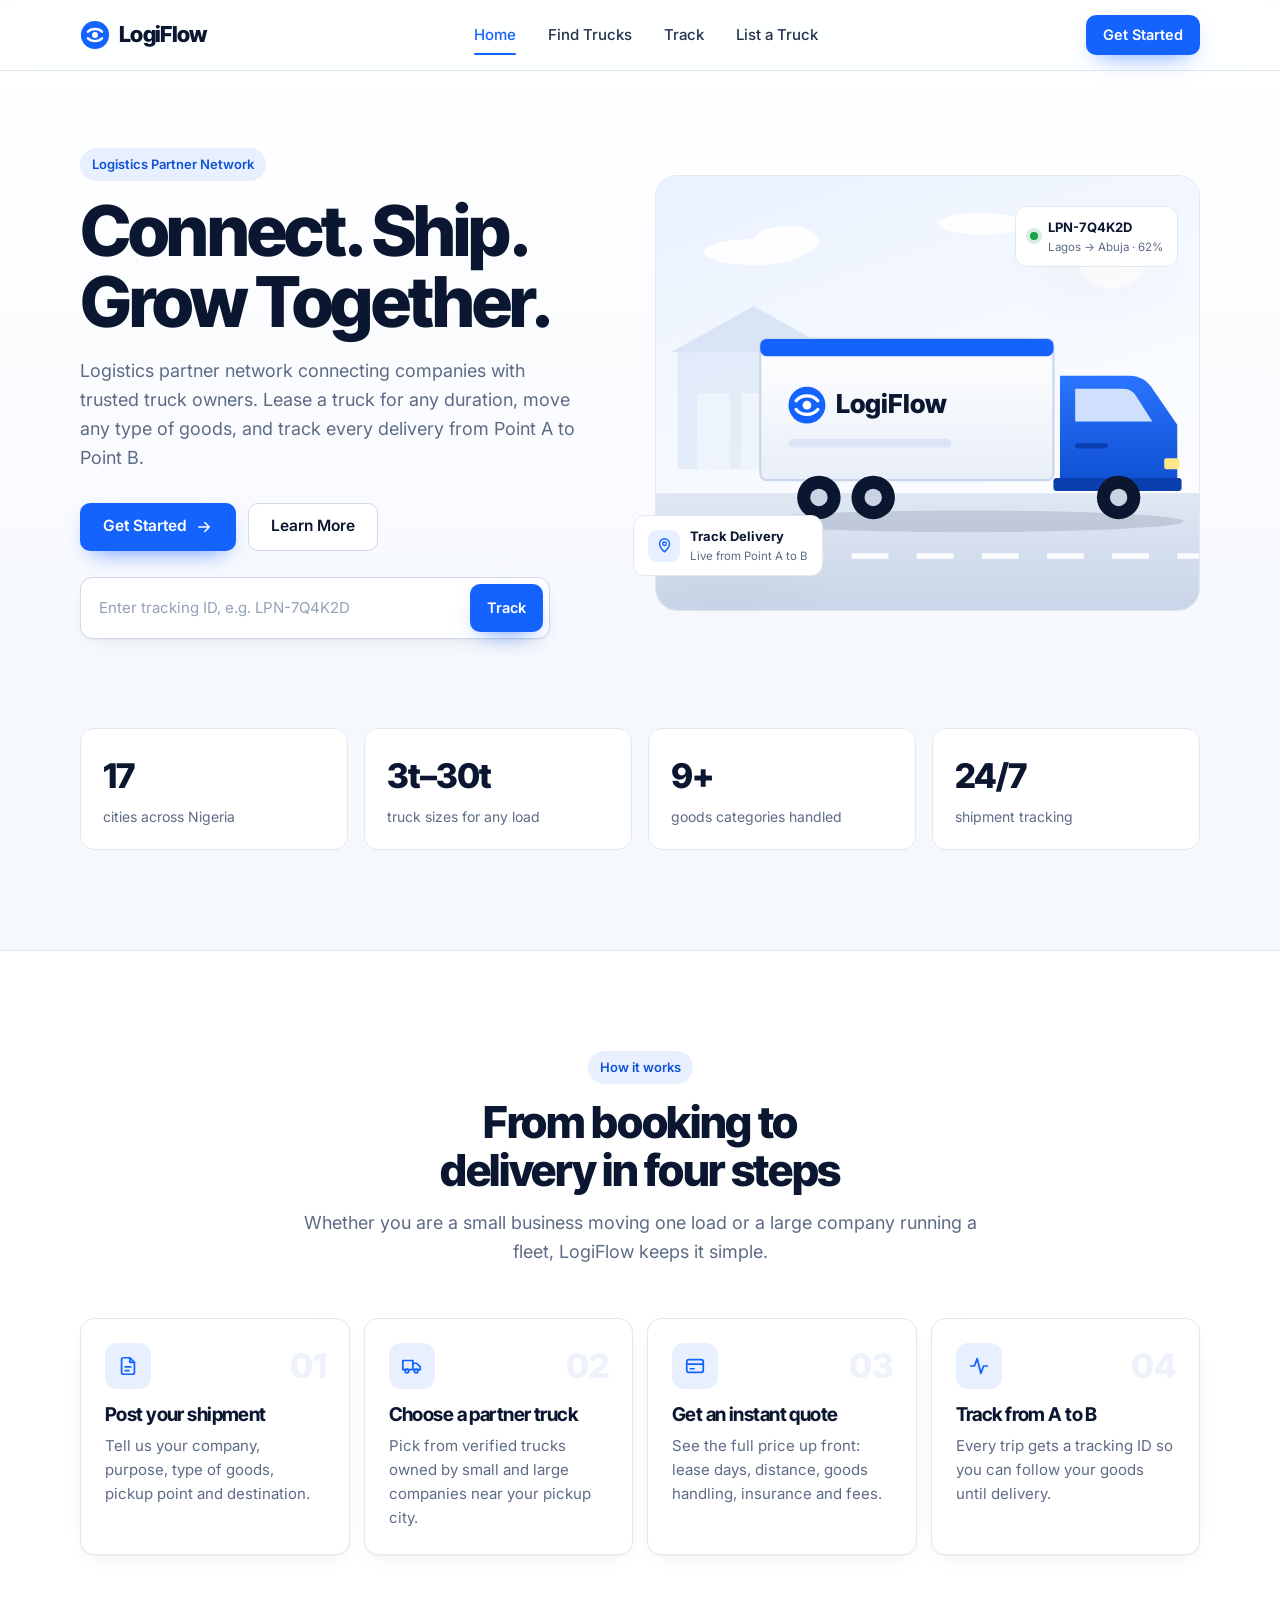
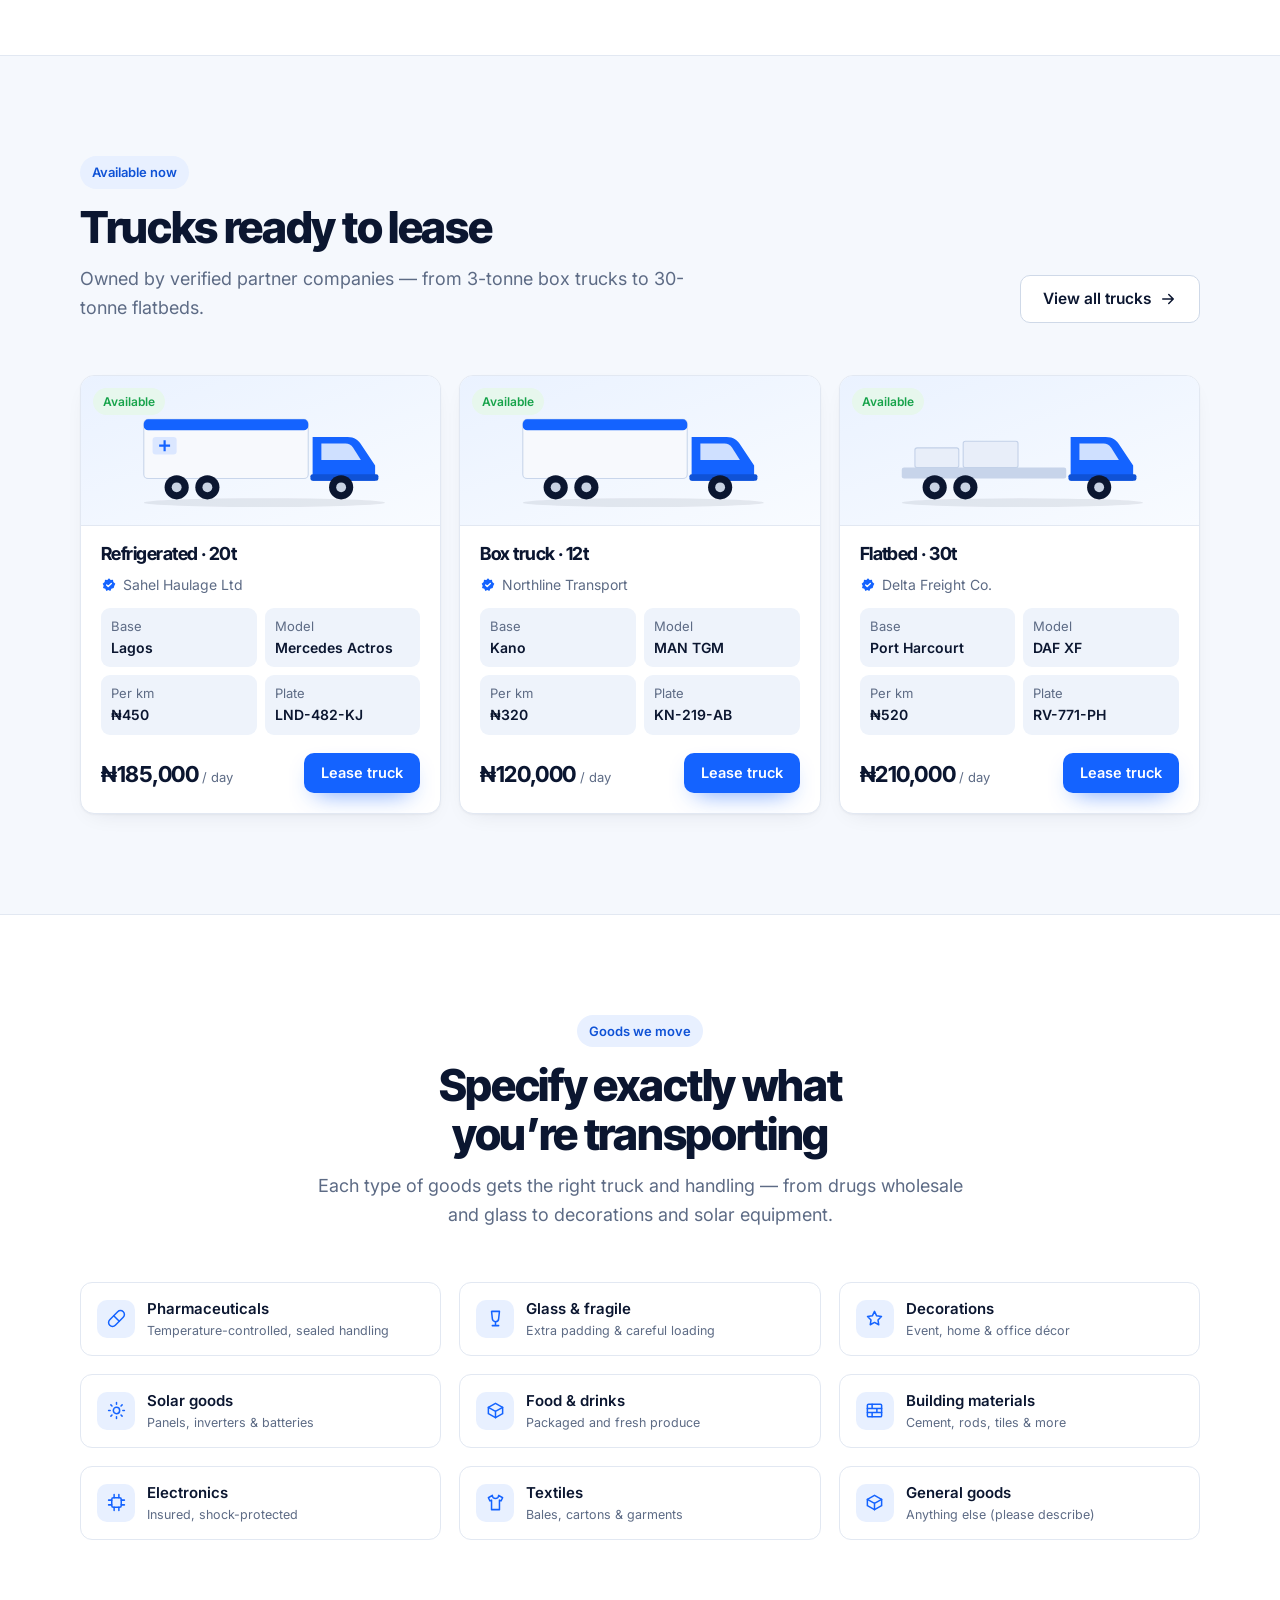
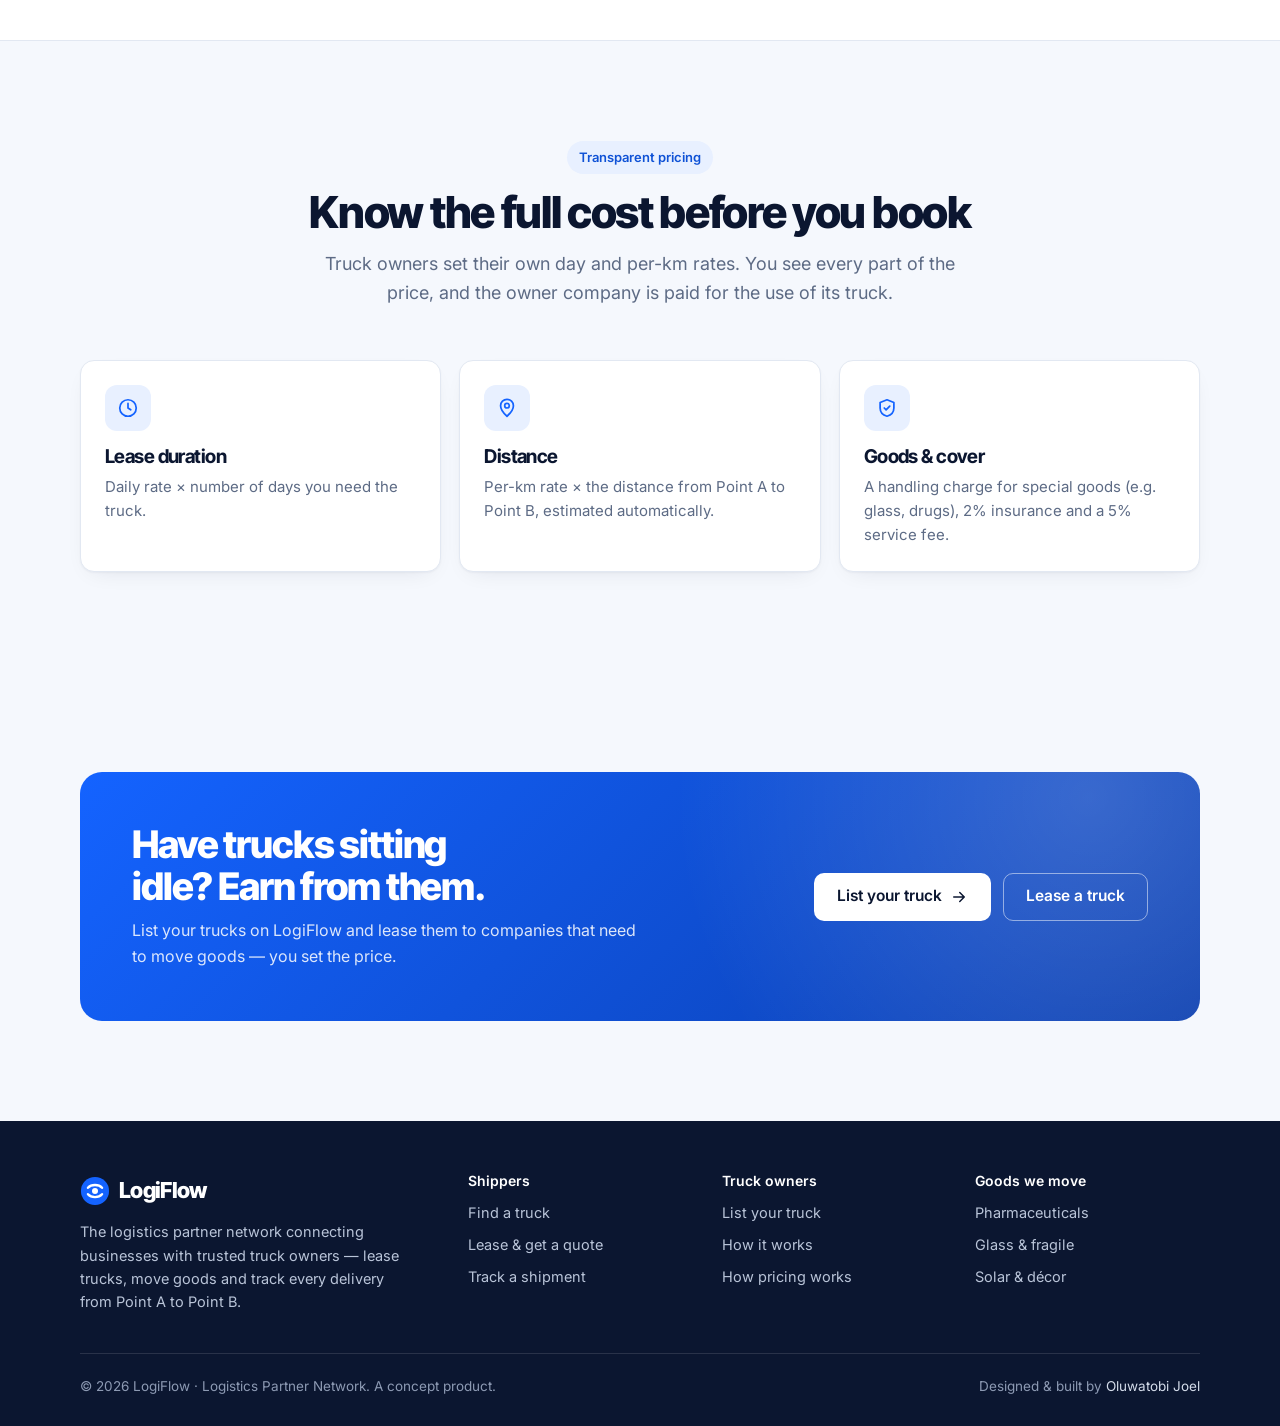
==== index.html @ 55cf352b "Add LogiFlow responsive website" ====
<!doctype html>
<html lang="en" class="no-js">
<head>
  <meta charset="utf-8" />
  <meta name="viewport" content="width=device-width, initial-scale=1" />
  <title>LogiFlow — Logistics Partner Network</title>
  <meta name="description" content="Connect with trusted truck owners, lease trucks for any duration, move any type of goods and track deliveries from Point A to Point B." />
  <meta name="theme-color" content="#1463ff" />
  <meta property="og:title" content="LogiFlow — Logistics Partner Network" />
  <meta property="og:description" content="Connect with trusted truck owners, lease trucks for any duration, move any type of goods and track deliveries from Point A to Point B." />
  <meta property="og:type" content="website" />
  <link rel="icon" href="/favicon.svg" type="image/svg+xml" />
  <link rel="preconnect" href="https://fonts.googleapis.com" />
  <link rel="preconnect" href="https://fonts.gstatic.com" crossorigin />
  <link href="https://fonts.googleapis.com/css2?family=Inter+Tight:wght@600;700;800&family=Inter:wght@400;500;600&display=swap" rel="stylesheet" />
  <link rel="stylesheet" href="/styles.css" />
</head>
<body data-page="home">
  <header class="nav">
    <div class="wrap nav-in">
      <a href="/" class="logo" aria-label="LogiFlow home"><svg viewBox="0 0 32 32" aria-hidden="true"><circle cx="16" cy="16" r="15" fill="#1463ff"/><path d="M8.5 12.5c3.5-4 11.5-4 15 0M8.5 19.5c3.5 4 11.5 4 15 0" fill="none" stroke="#fff" stroke-width="2.6" stroke-linecap="round"/><circle cx="16" cy="16" r="3.2" fill="#fff"/></svg>LogiFlow</a>
      <nav class="nav-links" aria-label="Main">
        <a href="/" aria-current="page">Home</a>
        <a href="/trucks">Find Trucks</a>
        <a href="/track">Track</a>
        <a href="/list-truck">List a Truck</a>
        <a href="/lease" class="btn btn-primary mobile-cta">Get Started <svg viewBox="0 0 24 24" aria-hidden="true"><path d="M5 12h14m-6-6 6 6-6 6"/></svg></a>
      </nav>
      <div class="nav-right">
        <a href="/lease" class="btn btn-primary btn-sm">Get Started</a>
        <button class="menu-btn" aria-label="Open menu" aria-expanded="false"><span></span><span></span><span></span></button>
      </div>
    </div>
  </header>

  <main>
    <section class="hero">
      <div class="wrap hero-grid">
        <div class="hero-copy">
          <span class="eyebrow">Logistics Partner Network</span>
          <h1>Connect. Ship. Grow Together.</h1>
          <p class="lead">Logistics partner network connecting companies with trusted truck owners. Lease a truck for any duration, move any type of goods, and track every delivery from Point A to Point B.</p>
          <div class="hero-ctas">
            <a href="/lease" class="btn btn-primary">Get Started <svg viewBox="0 0 24 24" aria-hidden="true"><path d="M5 12h14m-6-6 6 6-6 6"/></svg></a>
            <a href="/trucks" class="btn btn-light">Learn More</a>
          </div>
          <form class="track-quick" data-track role="search" aria-label="Track a shipment">
            <input name="id" placeholder="Enter tracking ID, e.g. LPN-7Q4K2D" aria-label="Tracking ID" autocomplete="off" />
            <button class="btn btn-primary btn-sm" type="submit">Track</button>
          </form>
        </div>
        <div class="hero-visual">
          <div class="hero-scene">
            <svg class="sky" viewBox="0 0 500 400" preserveAspectRatio="xMidYMid slice" aria-hidden="true">
  <defs>
    <linearGradient id="road" x1="0" y1="0" x2="0" y2="1"><stop offset="0" stop-color="#dfe7f3"/><stop offset="1" stop-color="#c9d5e8"/></linearGradient>
    <linearGradient id="trail" x1="0" y1="0" x2="0" y2="1"><stop offset="0" stop-color="#ffffff"/><stop offset="1" stop-color="#e9eff8"/></linearGradient>
    <linearGradient id="cab" x1="0" y1="0" x2="0" y2="1"><stop offset="0" stop-color="#2a74ff"/><stop offset="1" stop-color="#0f4fd0"/></linearGradient>
  </defs>
  <circle cx="420" cy="70" r="34" fill="#fff" opacity=".9"/>
  <g fill="#ffffff" opacity=".9"><ellipse cx="90" cy="70" rx="46" ry="12"/><ellipse cx="120" cy="60" rx="30" ry="14"/><ellipse cx="300" cy="44" rx="40" ry="10"/></g>
  <g opacity=".55"><rect x="20" y="160" width="140" height="110" fill="#d6e2f5"/><path d="M14 162 90 120l76 42Z" fill="#c6d6ef"/><g fill="#eaf1fb"><rect x="38" y="200" width="30" height="70"/><rect x="78" y="200" width="30" height="70"/><rect x="118" y="200" width="30" height="70"/></g></g>
  <rect x="0" y="292" width="500" height="108" fill="url(#road)"/>
  <g stroke="#ffffff" stroke-width="5" stroke-dasharray="34 26" opacity=".9"><line x1="0" y1="350" x2="500" y2="350"/></g>
  <!-- truck -->
  <g transform="translate(96 150)">
    <ellipse cx="190" cy="168" rx="200" ry="10" fill="#0b1630" opacity=".12"/>
    <rect x="0" y="0" width="270" height="130" rx="6" fill="url(#trail)" stroke="#c9d6eb" stroke-width="2"/>
    <rect x="0" y="0" width="270" height="16" rx="6" fill="#1463ff"/>
    <g transform="translate(26 44)"><circle cx="17" cy="17" r="17" fill="#1463ff"/><path d="M7 13c5-6 15-6 20 0M7 21c5 6 15 6 20 0" fill="none" stroke="#fff" stroke-width="3" stroke-linecap="round"/><circle cx="17" cy="17" r="4" fill="#fff"/><text x="44" y="24" font-family="Inter Tight, Inter, sans-serif" font-weight="800" font-size="24" fill="#0b1630">LogiFlow</text></g>
    <rect x="26" y="92" width="150" height="8" rx="4" fill="#dbe5f5"/>
    <path d="M276 34h64c10 0 17 5 22 13l22 32v58h-108Z" fill="url(#cab)"/>
    <path d="M290 46h44c6 0 10 3 13 8l14 22h-71Z" fill="#cfe0ff"/>
    <rect x="290" y="96" width="30" height="5" rx="2.5" fill="#0b3fb0"/>
    <rect x="270" y="128" width="118" height="12" rx="3" fill="#0b3fb0"/>
    <rect x="372" y="110" width="14" height="10" rx="2" fill="#fde68a"/>
    <g fill="#0b1630"><circle cx="54" cy="146" r="20"/><circle cx="104" cy="146" r="20"/><circle cx="330" cy="146" r="20"/></g>
    <g fill="#c9d3e3"><circle cx="54" cy="146" r="8"/><circle cx="104" cy="146" r="8"/><circle cx="330" cy="146" r="8"/></g>
  </g>
</svg>
          </div>
          <div class="float-card b"><span class="live"></span><div><b>LPN-7Q4K2D</b><small>Lagos → Abuja · 62%</small></div></div>
          <div class="float-card a"><span class="ic"><svg viewBox="0 0 24 24" aria-hidden="true"><path d="M12 21s-7-6.2-7-11.5a7 7 0 0 1 14 0C19 14.8 12 21 12 21Z"/><circle cx="12" cy="9.5" r="2.5"/></svg></span><div><b>Track Delivery</b><small>Live from Point A to B</small></div></div>
        </div>
      </div>
    </section>

    <section class="section" style="padding-top:0">
      <div class="wrap">
        <div class="stats">
          <div class="stat reveal"><strong>17</strong><span>cities across Nigeria</span></div>
          <div class="stat reveal"><strong>3t–30t</strong><span>truck sizes for any load</span></div>
          <div class="stat reveal"><strong>9+</strong><span>goods categories handled</span></div>
          <div class="stat reveal"><strong>24/7</strong><span>shipment tracking</span></div>
        </div>
      </div>
    </section>

    <section class="section alt" id="how">
      <div class="wrap">
        <div class="section-head center reveal">
          <span class="eyebrow">How it works</span>
          <h2 class="h2">From booking to delivery in four steps</h2>
          <p class="lead">Whether you are a small business moving one load or a large company running a fleet, LogiFlow keeps it simple.</p>
        </div>
        <div class="grid-4">
          <article class="card reveal"><span class="step-n">01</span><span class="icon"><svg viewBox="0 0 24 24" aria-hidden="true"><path d="M14 3H7a2 2 0 0 0-2 2v14a2 2 0 0 0 2 2h10a2 2 0 0 0 2-2V8l-5-5Z"/><path d="M14 3v5h5M9 13h6M9 17h4"/></svg></span><h3>Post your shipment</h3><p>Tell us your company, purpose, type of goods, pickup point and destination.</p></article>
          <article class="card reveal"><span class="step-n">02</span><span class="icon"><svg viewBox="0 0 24 24" aria-hidden="true"><path d="M2 6h11v10H2zM13 9h4l4 4v3h-8z"/><circle cx="6.5" cy="17.5" r="2"/><circle cx="16.5" cy="17.5" r="2"/></svg></span><h3>Choose a partner truck</h3><p>Pick from verified trucks owned by small and large companies near your pickup city.</p></article>
          <article class="card reveal"><span class="step-n">03</span><span class="icon"><svg viewBox="0 0 24 24" aria-hidden="true"><rect x="3" y="5" width="18" height="14" rx="2.5"/><path d="M3 10h18M7 15h4"/></svg></span><h3>Get an instant quote</h3><p>See the full price up front: lease days, distance, goods handling, insurance and fees.</p></article>
          <article class="card reveal"><span class="step-n">04</span><span class="icon"><svg viewBox="0 0 24 24" aria-hidden="true"><path d="M3 12h4l3-8 4 16 3-8h4"/></svg></span><h3>Track from A to B</h3><p>Every trip gets a tracking ID so you can follow your goods until delivery.</p></article>
        </div>
      </div>
    </section>

    <section class="section">
      <div class="wrap">
        <div class="section-head reveal" style="display:flex;justify-content:space-between;align-items:end;gap:20px;flex-wrap:wrap;max-width:none">
          <div style="max-width:620px"><span class="eyebrow">Available now</span><h2 class="h2">Trucks ready to lease</h2><p class="lead">Owned by verified partner companies — from 3-tonne box trucks to 30-tonne flatbeds.</p></div>
          <a href="/trucks" class="btn btn-light">View all trucks <svg viewBox="0 0 24 24" aria-hidden="true"><path d="M5 12h14m-6-6 6 6-6 6"/></svg></a>
        </div>
        <div class="truck-grid" id="featured"></div>
      </div>
    </section>

    <section class="section alt" id="goods">
      <div class="wrap">
        <div class="section-head center reveal">
          <span class="eyebrow">Goods we move</span>
          <h2 class="h2">Specify exactly what you’re transporting</h2>
          <p class="lead">Each type of goods gets the right truck and handling — from drugs wholesale and glass to decorations and solar equipment.</p>
        </div>
        <div class="grid-3" id="goods-grid"></div>
      </div>
    </section>

    <section class="section" id="pricing">
      <div class="wrap">
        <div class="section-head center reveal">
          <span class="eyebrow">Transparent pricing</span>
          <h2 class="h2">Know the full cost before you book</h2>
          <p class="lead">Truck owners set their own day and per-km rates. You see every part of the price, and the owner company is paid for the use of its truck.</p>
        </div>
        <div class="grid-3">
          <article class="card reveal"><span class="icon"><svg viewBox="0 0 24 24" aria-hidden="true"><circle cx="12" cy="12" r="9"/><path d="M12 7v5l3 2"/></svg></span><h3>Lease duration</h3><p>Daily rate × number of days you need the truck.</p></article>
          <article class="card reveal"><span class="icon"><svg viewBox="0 0 24 24" aria-hidden="true"><path d="M12 21s-7-6.2-7-11.5a7 7 0 0 1 14 0C19 14.8 12 21 12 21Z"/><circle cx="12" cy="9.5" r="2.5"/></svg></span><h3>Distance</h3><p>Per-km rate × the distance from Point A to Point B, estimated automatically.</p></article>
          <article class="card reveal"><span class="icon"><svg viewBox="0 0 24 24" aria-hidden="true"><path d="M12 3 4.5 6v6c0 4.5 3.2 7.8 7.5 9 4.3-1.2 7.5-4.5 7.5-9V6L12 3Z"/><path d="m9 12 2 2 4-4"/></svg></span><h3>Goods &amp; cover</h3><p>A handling charge for special goods (e.g. glass, drugs), 2% insurance and a 5% service fee.</p></article>
        </div>
      </div>
    </section>

    <section class="section">
      <div class="wrap">
        <div class="cta-band reveal">
          <div><h2>Have trucks sitting idle? Earn from them.</h2><p>List your trucks on LogiFlow and lease them to companies that need to move goods — you set the price.</p></div>
          <div class="hero-ctas">
            <a href="/list-truck" class="btn btn-light">List your truck <svg viewBox="0 0 24 24" aria-hidden="true"><path d="M5 12h14m-6-6 6 6-6 6"/></svg></a>
            <a href="/lease" class="btn btn-ghost">Lease a truck</a>
          </div>
        </div>
      </div>
    </section>
  </main>

  <footer class="footer">
    <div class="wrap">
      <div class="foot-grid">
        <div>
          <a href="/" class="logo" aria-label="LogiFlow home"><svg viewBox="0 0 32 32" aria-hidden="true"><circle cx="16" cy="16" r="15" fill="#1463ff"/><path d="M8.5 12.5c3.5-4 11.5-4 15 0M8.5 19.5c3.5 4 11.5 4 15 0" fill="none" stroke="#fff" stroke-width="2.6" stroke-linecap="round"/><circle cx="16" cy="16" r="3.2" fill="#fff"/></svg>LogiFlow</a>
          <p>The logistics partner network connecting businesses with trusted truck owners — lease trucks, move goods and track every delivery from Point A to Point B.</p>
        </div>
        <div><h4>Shippers</h4><ul><li><a href="/trucks">Find a truck</a></li><li><a href="/lease">Lease &amp; get a quote</a></li><li><a href="/track">Track a shipment</a></li></ul></div>
        <div><h4>Truck owners</h4><ul><li><a href="/list-truck">List your truck</a></li><li><a href="/#how">How it works</a></li><li><a href="/#pricing">How pricing works</a></li></ul></div>
        <div><h4>Goods we move</h4><ul><li><a href="/#goods">Pharmaceuticals</a></li><li><a href="/#goods">Glass &amp; fragile</a></li><li><a href="/#goods">Solar &amp; décor</a></li></ul></div>
      </div>
      <div class="foot-bottom">
        <span>&copy; <span data-year>2026</span> LogiFlow · Logistics Partner Network. A concept product.</span>
        <span>Designed &amp; built by <a href="https://tobi-portfolio-murex.vercel.app" target="_blank" rel="noopener">Oluwatobi Joel</a></span>
      </div>
    </div>
  </footer>
  <script src="/data.js" defer></script>
  <script src="/app.js" defer></script>
</body>
</html>
---- styles.css ----
/* =========================================================
   LogiFlow — Logistics Partner Network
   Colors & fonts are at the top.
   ========================================================= */
:root {
  --bg: #f5f8fd;
  --surface: #ffffff;
  --soft: #eef3fb;
  --line: #e2e8f2;
  --line-2: #cfd9e8;
  --ink: #0b1630;
  --text: #24324d;
  --muted: #5d6b85;
  --blue: #1463ff;
  --blue-2: #0f52d6;
  --blue-soft: #e8f0ff;
  --green: #16a34a;
  --green-soft: #e7f7ed;
  --amber: #d97706;
  --amber-soft: #fdf3e2;
  --red: #dc2626;
  --radius: 14px;
  --shadow: 0 1px 2px rgba(11,22,48,.04), 0 8px 24px -12px rgba(11,22,48,.12);
  --shadow-lg: 0 30px 60px -28px rgba(11,22,48,.28);
  --display: 'Inter Tight', 'Inter', system-ui, sans-serif;
  --body: 'Inter', system-ui, -apple-system, 'Segoe UI', sans-serif;
  --max: 1200px;
  --pad: clamp(16px, 4.5vw, 40px);
}

*, *::before, *::after { box-sizing: border-box; }
html { scroll-behavior: smooth; -webkit-text-size-adjust: 100%; }
body { margin: 0; min-height: 100vh; background: var(--bg); color: var(--text); font: 400 16px/1.6 var(--body); -webkit-font-smoothing: antialiased; overflow-x: hidden; }
img, svg { max-width: 100%; display: block; }
a { color: inherit; text-decoration: none; }
button, input, select, textarea { font: inherit; color: inherit; }
:focus-visible { outline: 2px solid var(--blue); outline-offset: 3px; border-radius: 6px; }
h1, h2, h3, h4 { margin: 0; font-family: var(--display); color: var(--ink); letter-spacing: -.03em; line-height: 1.1; text-wrap: balance; }
p { margin: 0; }
.wrap { width: 100%; max-width: var(--max); margin: 0 auto; padding: 0 var(--pad); }
.muted { color: var(--muted); }
[hidden] { display: none !important; }

/* ---------- Buttons ---------- */
.btn {
  display: inline-flex; align-items: center; justify-content: center; gap: 8px;
  min-height: 48px; padding: 0 22px; border-radius: 10px; border: 1px solid transparent;
  font-weight: 600; font-size: 15.5px; white-space: nowrap; cursor: pointer;
  transition: transform .2s ease, background .2s ease, box-shadow .2s ease, border-color .2s ease, color .2s;
}
.btn svg { width: 18px; height: 18px; flex-shrink: 0; fill: none; stroke: currentColor; stroke-width: 2; stroke-linecap: round; stroke-linejoin: round; }
.btn-primary { background: var(--blue); color: #fff; box-shadow: 0 10px 24px -12px rgba(20,99,255,.8); }
.btn-primary:hover { background: var(--blue-2); transform: translateY(-1px); }
.btn-light { background: var(--surface); color: var(--ink); border-color: var(--line-2); }
.btn-light:hover { border-color: var(--blue); color: var(--blue); }
.btn-sm { min-height: 40px; padding: 0 16px; font-size: 14.5px; }
.btn-block { width: 100%; }
.btn:disabled { opacity: .55; cursor: not-allowed; transform: none; }

/* ---------- Nav ---------- */
.nav { position: sticky; top: 0; z-index: 50; background: rgba(255,255,255,.88); backdrop-filter: blur(12px); -webkit-backdrop-filter: blur(12px); border-bottom: 1px solid var(--line); }
.nav-in { display: flex; align-items: center; justify-content: space-between; gap: 20px; height: 70px; }
.logo { display: flex; align-items: center; gap: 9px; font-family: var(--display); font-weight: 800; font-size: 22px; color: var(--ink); letter-spacing: -.03em; }
.logo svg { width: 30px; height: 30px; flex-shrink: 0; }
.nav-links { display: flex; align-items: center; gap: 32px; font-size: 15px; font-weight: 500; color: var(--text); }
.nav-links a { position: relative; padding: 6px 0; transition: color .2s; }
.nav-links a:hover, .nav-links a[aria-current="page"] { color: var(--blue); }
.nav-links a[aria-current="page"]::after { content: ''; position: absolute; left: 0; right: 0; bottom: -2px; height: 2px; border-radius: 2px; background: var(--blue); }
.nav-right { display: flex; align-items: center; gap: 10px; }
.menu-btn { display: none; width: 44px; height: 44px; padding: 0; border: 1px solid var(--line-2); border-radius: 10px; background: var(--surface); cursor: pointer; flex-direction: column; align-items: center; justify-content: center; gap: 5px; }
.menu-btn span { display: block; width: 18px; height: 2px; border-radius: 2px; background: var(--ink); transition: transform .25s, opacity .2s; }
.nav.is-open .menu-btn span:nth-child(1) { transform: translateY(7px) rotate(45deg); }
.nav.is-open .menu-btn span:nth-child(2) { opacity: 0; }
.nav.is-open .menu-btn span:nth-child(3) { transform: translateY(-7px) rotate(-45deg); }
.mobile-cta { display: none; }

/* ---------- Sections ---------- */
.section { padding: clamp(56px, 8vw, 100px) 0; }
.section.alt { background: var(--surface); border-top: 1px solid var(--line); border-bottom: 1px solid var(--line); }
.eyebrow { display: inline-flex; align-items: center; gap: 8px; margin-bottom: 14px; padding: 6px 12px; border-radius: 999px; background: var(--blue-soft); color: var(--blue-2); font-size: 13px; font-weight: 600; }
.section-head { max-width: 680px; margin-bottom: clamp(32px, 5vw, 52px); }
.section-head.center { margin-left: auto; margin-right: auto; text-align: center; }
.h2 { font-size: clamp(28px, 4vw, 44px); font-weight: 800; }
.lead { margin-top: 14px; font-size: clamp(16px, 1.6vw, 18px); color: var(--muted); }

/* ---------- Hero ---------- */
.hero { position: relative; overflow: hidden; padding: clamp(40px, 6vw, 80px) 0 clamp(56px, 7vw, 96px); background: linear-gradient(180deg, #fff 0%, var(--bg) 100%); }
.hero-grid { display: grid; grid-template-columns: minmax(0, 1fr) minmax(0, 1.05fr); gap: clamp(28px, 5vw, 56px); align-items: center; }
.hero h1 { font-size: clamp(40px, 6vw, 70px); font-weight: 800; letter-spacing: -.04em; line-height: 1.02; }
.hero .lead { max-width: 500px; margin-top: 20px; }
.hero-ctas { display: flex; flex-wrap: wrap; gap: 12px; margin-top: 30px; }
.track-quick { display: flex; gap: 8px; margin-top: 26px; max-width: 470px; padding: 6px; border: 1px solid var(--line-2); border-radius: 12px; background: var(--surface); box-shadow: var(--shadow); }
.track-quick input { flex: 1; min-width: 0; border: 0; padding: 0 12px; background: transparent; font-size: 15px; outline: none; }
.track-quick .btn { min-height: 42px; }
.hero-visual { position: relative; }
.hero-scene { position: relative; border-radius: 22px; overflow: hidden; background: linear-gradient(160deg, #eaf2ff 0%, #f7faff 55%, #ffffff 100%); border: 1px solid var(--line); aspect-ratio: 5 / 4; }
.hero-scene .sky { position: absolute; inset: 0; }
.hero-scene .truck { position: absolute; right: -4%; bottom: 14%; width: 92%; }
.float-card { position: absolute; display: flex; align-items: center; gap: 10px; padding: 10px 14px; border: 1px solid var(--line); border-radius: 12px; background: #fff; box-shadow: var(--shadow-lg); font-size: 13px; color: var(--ink); }
.float-card small { display: block; color: var(--muted); font-size: 11.5px; }
.float-card .ic { width: 32px; height: 32px; border-radius: 9px; display: grid; place-items: center; background: var(--blue-soft); flex-shrink: 0; }
.float-card .ic svg { width: 17px; height: 17px; fill: none; stroke: var(--blue); stroke-width: 2; stroke-linecap: round; stroke-linejoin: round; }
.float-card.a { left: -4%; bottom: 8%; }
.float-card.b { right: 4%; top: 7%; }
.float-card .live { width: 8px; height: 8px; border-radius: 50%; background: var(--green); box-shadow: 0 0 0 4px rgba(22,163,74,.18); }
.hero-steps { position: absolute; left: 4%; right: 4%; bottom: -1px; display: grid; grid-template-columns: repeat(3, minmax(0, 1fr)); gap: 8px; }

/* ---------- Stats strip ---------- */
.stats { display: grid; grid-template-columns: repeat(4, minmax(0, 1fr)); gap: 16px; }
.stat { padding: 20px 22px; border: 1px solid var(--line); border-radius: var(--radius); background: var(--surface); }
.stat strong { display: block; font-family: var(--display); font-size: clamp(26px, 3vw, 34px); font-weight: 800; color: var(--ink); letter-spacing: -.03em; }
.stat span { font-size: 14px; color: var(--muted); }

/* ---------- Cards ---------- */
.grid-3 { display: grid; grid-template-columns: repeat(3, minmax(0, 1fr)); gap: 18px; }
.grid-4 { display: grid; grid-template-columns: repeat(4, minmax(0, 1fr)); gap: 14px; }
.card { position: relative; padding: 24px; border: 1px solid var(--line); border-radius: var(--radius); background: var(--surface); box-shadow: var(--shadow); }
.card h3 { font-size: 19px; margin-top: 16px; }
.card p { margin-top: 8px; color: var(--muted); font-size: 15px; }
.icon { width: 46px; height: 46px; border-radius: 12px; display: grid; place-items: center; background: var(--blue-soft); flex-shrink: 0; }
.icon svg { width: 22px; height: 22px; fill: none; stroke: var(--blue); stroke-width: 1.9; stroke-linecap: round; stroke-linejoin: round; }
.step-n { position: absolute; top: 20px; right: 22px; font-family: var(--display); font-weight: 800; font-size: 34px; color: var(--soft); }
.goods { display: flex; align-items: center; gap: 12px; padding: 14px 16px; border: 1px solid var(--line); border-radius: 12px; background: var(--surface); font-weight: 600; font-size: 15px; color: var(--ink); }
.goods .icon { width: 38px; height: 38px; border-radius: 10px; }
.goods .icon svg { width: 19px; height: 19px; }
.goods small { display: block; font-weight: 400; font-size: 12.5px; color: var(--muted); }

/* ---------- Truck cards ---------- */
.truck-grid { display: grid; grid-template-columns: repeat(3, minmax(0, 1fr)); gap: 18px; }
.tcard { display: flex; flex-direction: column; border: 1px solid var(--line); border-radius: var(--radius); background: var(--surface); box-shadow: var(--shadow); overflow: hidden; transition: transform .2s, box-shadow .2s; }
.tcard:hover { transform: translateY(-3px); box-shadow: var(--shadow-lg); }
.tcard-media { position: relative; height: 150px; background: linear-gradient(160deg, #eaf2ff, #f8fbff); border-bottom: 1px solid var(--line); display: grid; place-items: center; padding: 12px 18px 0; }
.tcard-media svg { width: 78%; height: auto; }
.badge { position: absolute; top: 12px; left: 12px; padding: 4px 10px; border-radius: 999px; font-size: 12px; font-weight: 600; background: var(--green-soft); color: var(--green); }
.badge.busy { background: var(--amber-soft); color: var(--amber); }
.tcard-body { padding: 18px 20px 20px; display: flex; flex-direction: column; gap: 10px; flex: 1; }
.tcard-body h3 { font-size: 18px; }
.owner { font-size: 14px; color: var(--muted); display: flex; align-items: center; gap: 6px; }
.owner .verified { width: 16px; height: 16px; flex-shrink: 0; }
.specs { display: grid; grid-template-columns: 1fr 1fr; gap: 8px; margin: 2px 0; }
.specs div { padding: 8px 10px; border-radius: 9px; background: var(--soft); font-size: 13px; color: var(--muted); min-width: 0; }
.specs b { display: block; color: var(--ink); font-size: 14px; font-weight: 600; white-space: nowrap; overflow: hidden; text-overflow: ellipsis; }
.price-row { display: flex; align-items: flex-end; justify-content: space-between; gap: 12px; margin-top: auto; padding-top: 6px; }
.price-row strong { font-family: var(--display); font-size: 22px; color: var(--ink); letter-spacing: -.02em; }
.price-row small { color: var(--muted); font-size: 13px; }

/* ---------- Filters ---------- */
.filters { display: grid; grid-template-columns: repeat(4, minmax(0, 1fr)); gap: 12px; padding: 16px; margin-bottom: 24px; border: 1px solid var(--line); border-radius: var(--radius); background: var(--surface); box-shadow: var(--shadow); }
.result-count { margin-bottom: 16px; font-size: 14.5px; color: var(--muted); }
.empty { padding: 40px 20px; text-align: center; border: 1px dashed var(--line-2); border-radius: var(--radius); color: var(--muted); grid-column: 1 / -1; }

/* ---------- Forms ---------- */
.form { display: grid; gap: 16px; }
.form .row { display: grid; grid-template-columns: 1fr 1fr; gap: 16px; align-items: end; }
.form .row-3 { display: grid; grid-template-columns: repeat(3, minmax(0, 1fr)); gap: 16px; align-items: end; }
label, .label { display: grid; gap: 7px; font-size: 14px; font-weight: 600; color: var(--ink); }
label small { font-weight: 400; color: var(--muted); }
input, select, textarea {
  width: 100%; min-height: 48px; padding: 11px 14px; border: 1px solid var(--line-2); border-radius: 10px;
  background: var(--surface); color: var(--ink); font-size: 16px; font-weight: 400; transition: border-color .2s, box-shadow .2s;
}
textarea { min-height: 110px; resize: vertical; }
input::placeholder, textarea::placeholder { color: #93a0b6; }
input:focus, select:focus, textarea:focus { outline: none; border-color: var(--blue); box-shadow: 0 0 0 3px rgba(20,99,255,.15); }
.field-err { border-color: var(--red) !important; }
.form-status { min-height: 1.4em; font-size: 14.5px; }
.form-status.err { color: var(--red); }
.form-status.ok { color: var(--green); }
.panel { padding: clamp(20px, 3.5vw, 32px); border: 1px solid var(--line); border-radius: 18px; background: var(--surface); box-shadow: var(--shadow); }
.panel h2 { font-size: clamp(22px, 2.4vw, 26px); }
.panel > p { margin-top: 6px; color: var(--muted); font-size: 15px; }
.panel .form { margin-top: 22px; }
.fieldset-title { margin-top: 6px; padding-top: 18px; border-top: 1px solid var(--line); font-family: var(--display); font-weight: 700; font-size: 16px; color: var(--ink); }

/* Lease layout */
.lease-grid { display: grid; grid-template-columns: minmax(0, 1.35fr) minmax(0, 1fr); gap: 24px; align-items: start; }
.lease-grid > *, .form > *, .form .row > *, .form .row-3 > * { min-width: 0; }
select { text-overflow: ellipsis; }
.quote { position: sticky; top: 90px; }
.quote h2 { font-size: 22px; }
.chosen { display: flex; gap: 12px; align-items: center; margin-top: 16px; padding: 12px; border-radius: 12px; background: var(--soft); }
.chosen .icon { width: 42px; height: 42px; background: #fff; }
.chosen b { display: block; color: var(--ink); font-size: 15px; }
.chosen span { font-size: 13px; color: var(--muted); }
.qrows { margin: 18px 0 0; padding: 0; list-style: none; display: grid; gap: 10px; font-size: 14.5px; }
.qrows li { display: flex; justify-content: space-between; gap: 12px; }
.qrows li span:first-child { color: var(--muted); }
.qrows li span:last-child { color: var(--ink); font-weight: 600; text-align: right; }
.qtotal { display: flex; justify-content: space-between; align-items: baseline; gap: 12px; margin-top: 16px; padding-top: 16px; border-top: 1px dashed var(--line-2); }
.qtotal span { font-weight: 600; color: var(--ink); }
.qtotal strong { font-family: var(--display); font-size: clamp(24px, 3vw, 30px); color: var(--blue); letter-spacing: -.02em; }
.qnote { margin-top: 12px; font-size: 12.5px; color: var(--muted); }

/* Confirmation */
.confirm { text-align: center; }
.confirm .tick { width: 64px; height: 64px; margin: 0 auto 16px; border-radius: 50%; display: grid; place-items: center; background: var(--green-soft); }
.confirm .tick svg { width: 30px; height: 30px; fill: none; stroke: var(--green); stroke-width: 2.6; stroke-linecap: round; stroke-linejoin: round; }
.tid { display: inline-flex; align-items: center; gap: 10px; margin: 18px 0 6px; padding: 12px 18px; border: 1px dashed var(--blue); border-radius: 12px; background: var(--blue-soft); font-family: var(--display); font-weight: 800; font-size: clamp(20px, 3vw, 26px); color: var(--blue-2); letter-spacing: .04em; }
.summary { display: grid; grid-template-columns: repeat(2, minmax(0, 1fr)); gap: 10px; margin: 22px 0; text-align: left; }
.summary div { padding: 12px 14px; border-radius: 10px; background: var(--soft); font-size: 13px; color: var(--muted); min-width: 0; }
.summary b { display: block; color: var(--ink); font-size: 15px; overflow-wrap: anywhere; }
.confirm .hero-ctas { justify-content: center; }

/* ---------- Tracking ---------- */
.track-box { display: flex; gap: 10px; max-width: 620px; margin: 26px auto 0; }
.track-box input { flex: 1; min-width: 0; font-size: 17px; letter-spacing: .03em; text-transform: uppercase; }
.track-box input::placeholder { text-transform: none; letter-spacing: 0; }
.demo-ids { margin-top: 14px; font-size: 14px; color: var(--muted); text-align: center; }
.demo-ids button { margin: 4px 3px 0; padding: 4px 10px; border: 1px solid var(--line-2); border-radius: 999px; background: var(--surface); font-size: 13px; font-weight: 600; color: var(--blue-2); cursor: pointer; }
.demo-ids button:hover { border-color: var(--blue); }
.track-result { display: grid; grid-template-columns: minmax(0, 1.4fr) minmax(0, 1fr); gap: 20px; margin-top: 32px; align-items: start; }
.map-card { padding: 0; overflow: hidden; }
.map-head { display: flex; justify-content: space-between; align-items: center; gap: 12px; flex-wrap: wrap; padding: 18px 20px; border-bottom: 1px solid var(--line); }
.map-head h2 { font-size: 20px; }
.status-pill { display: inline-flex; align-items: center; gap: 7px; padding: 6px 12px; border-radius: 999px; font-size: 13px; font-weight: 600; background: var(--blue-soft); color: var(--blue-2); }
.status-pill i { width: 8px; height: 8px; border-radius: 50%; background: currentColor; }
.status-pill.done { background: var(--green-soft); color: var(--green); }
.status-pill.wait { background: var(--amber-soft); color: var(--amber); }
.map { position: relative; background: linear-gradient(180deg, #f2f7ff, #fbfdff); }
.map svg { width: 100%; height: auto; }
.route-bar { padding: 18px 20px; display: grid; gap: 10px; border-top: 1px solid var(--line); }
.route-ends { display: flex; justify-content: space-between; gap: 12px; font-size: 14px; }
.route-ends b { display: block; color: var(--ink); font-size: 15.5px; }
.route-ends div:last-child { text-align: right; }
.progress { height: 10px; border-radius: 10px; background: var(--soft); overflow: hidden; }
.progress i { display: block; height: 100%; border-radius: inherit; background: linear-gradient(90deg, var(--blue), #4b8bff); transition: width .8s ease; }
.progress-meta { display: flex; justify-content: space-between; gap: 12px; flex-wrap: wrap; font-size: 13.5px; color: var(--muted); }
.timeline { list-style: none; margin: 18px 0 0; padding: 0; }
.timeline li { position: relative; padding: 0 0 20px 32px; font-size: 14.5px; color: var(--muted); }
.timeline li::before { content: ''; position: absolute; left: 4px; top: 4px; width: 14px; height: 14px; border-radius: 50%; border: 2px solid var(--line-2); background: #fff; }
.timeline li::after { content: ''; position: absolute; left: 10px; top: 22px; bottom: 2px; width: 2px; background: var(--line); }
.timeline li:last-child { padding-bottom: 0; }
.timeline li:last-child::after { display: none; }
.timeline li.done::before { border-color: var(--green); background: var(--green); }
.timeline li.now::before { border-color: var(--blue); background: var(--blue); box-shadow: 0 0 0 5px rgba(20,99,255,.15); }
.timeline li b { display: block; color: var(--ink); font-size: 15px; }
.details { display: grid; gap: 8px; margin-top: 16px; }
.details div { display: flex; justify-content: space-between; gap: 12px; padding: 9px 0; border-bottom: 1px solid var(--line); font-size: 14px; }
.details div span:first-child { color: var(--muted); }
.details div span:last-child { color: var(--ink); font-weight: 600; text-align: right; overflow-wrap: anywhere; }
.not-found { max-width: 620px; margin: 26px auto 0; padding: 18px; border-radius: 12px; background: #fff4f4; border: 1px solid #f7d2d2; color: #9b1c1c; text-align: center; font-size: 15px; }

/* ---------- Page hero ---------- */
.page-hero { padding: clamp(44px, 7vw, 80px) 0 clamp(28px, 4vw, 44px); text-align: center; background: linear-gradient(180deg, #fff, var(--bg)); }
.page-hero h1 { font-size: clamp(34px, 5.2vw, 56px); font-weight: 800; letter-spacing: -.04em; max-width: 820px; margin: 0 auto; }
.page-hero .lead { max-width: 640px; margin: 14px auto 0; }

/* ---------- CTA ---------- */
.cta-band { display: flex; align-items: center; justify-content: space-between; flex-wrap: wrap; gap: 24px; padding: clamp(28px, 5vw, 52px); border-radius: 22px; background: radial-gradient(circle at 90% 10%, rgba(255,255,255,.18), transparent 40%), linear-gradient(135deg, #1463ff, #0b3fb0); color: #fff; }
.cta-band h2 { color: #fff; font-size: clamp(26px, 3.6vw, 38px); font-weight: 800; max-width: 560px; }
.cta-band p { margin-top: 10px; color: rgba(255,255,255,.85); max-width: 520px; }
.cta-band .btn-light { border-color: transparent; }
.cta-band .btn-ghost { background: transparent; color: #fff; border-color: rgba(255,255,255,.5); }
.cta-band .btn-ghost:hover { border-color: #fff; }
.cta-band .hero-ctas { margin-top: 0; }

/* ---------- Footer ---------- */
.footer { margin-top: 0; padding: 52px 0 28px; background: var(--ink); color: #b9c4d8; }
.footer .logo { color: #fff; }
.foot-grid { display: grid; grid-template-columns: 1.6fr repeat(3, 1fr); gap: 28px; }
.foot-grid p { margin-top: 12px; font-size: 14.5px; max-width: 320px; }
.foot-grid h4 { margin-bottom: 12px; font-family: var(--body); font-size: 14px; font-weight: 600; letter-spacing: 0; color: #fff; }
.foot-grid ul { list-style: none; margin: 0; padding: 0; display: grid; gap: 9px; font-size: 14.5px; }
.foot-grid a:hover { color: #fff; }
.foot-bottom { display: flex; justify-content: space-between; flex-wrap: wrap; gap: 10px; margin-top: 40px; padding-top: 22px; border-top: 1px solid rgba(255,255,255,.12); font-size: 13.5px; color: #8d9ab3; }
.foot-bottom a { color: #d4dcea; }
.foot-bottom a:hover { color: #fff; }

/* ---------- Toast ---------- */
.toast { position: fixed; left: 50%; bottom: 20px; z-index: 80; transform: translate(-50%, 20px); opacity: 0; padding: 12px 18px; border-radius: 12px; background: var(--ink); color: #fff; font-size: 14.5px; box-shadow: var(--shadow-lg); transition: opacity .25s, transform .25s; pointer-events: none; max-width: calc(100vw - 32px); }
.toast.show { opacity: 1; transform: translate(-50%, 0); }

/* ---------- Reveal ---------- */
.reveal { opacity: 0; transform: translateY(18px); transition: opacity .6s ease, transform .6s cubic-bezier(.2,.7,.2,1); }
.reveal.in { opacity: 1; transform: none; }
.no-js .reveal { opacity: 1; transform: none; }
@media (prefers-reduced-motion: reduce) {
  *, *::before, *::after { animation: none !important; transition: none !important; scroll-behavior: auto !important; }
  .reveal { opacity: 1; transform: none; }
}

/* =========================================================
   RESPONSIVE
   ========================================================= */
@media (max-width: 1024px) {
  .grid-3, .truck-grid { grid-template-columns: repeat(2, minmax(0, 1fr)); }
  .grid-4 { grid-template-columns: repeat(2, minmax(0, 1fr)); }
  .stats { grid-template-columns: repeat(2, minmax(0, 1fr)); }
  .filters { grid-template-columns: repeat(2, minmax(0, 1fr)); }
  .foot-grid { grid-template-columns: repeat(3, 1fr); }
  .foot-grid > :first-child { grid-column: 1 / -1; }
}

@media (max-width: 900px) {
  .nav-links, .nav-right .btn { display: none; }
  .menu-btn { display: flex; }
  .nav-links {
    position: absolute; top: 70px; left: 0; right: 0; flex-direction: column; align-items: stretch; gap: 0;
    padding: 6px var(--pad) 18px; background: #fff; border-bottom: 1px solid var(--line); box-shadow: var(--shadow-lg);
  }
  .nav.is-open .nav-links { display: flex; }
  .nav-links a { padding: 14px 0; font-size: 17px; border-bottom: 1px solid var(--line); }
  .nav-links a[aria-current="page"]::after { display: none; }
  .nav-links .mobile-cta { display: flex; margin-top: 14px; padding: 0; border: 0; color: #fff; }

  .hero-grid, .lease-grid, .track-result { grid-template-columns: 1fr; }
  .hero-copy { text-align: center; }
  .hero .lead, .track-quick { margin-left: auto; margin-right: auto; }
  .hero-ctas { justify-content: center; }
  .hero-visual { max-width: 620px; margin: 0 auto; width: 100%; }
  .quote { position: static; }
}

@media (max-width: 640px) {
  .grid-3, .truck-grid, .grid-4 { grid-template-columns: 1fr; }
  .filters { grid-template-columns: 1fr 1fr; padding: 12px; gap: 10px; }
  .form .row, .form .row-3 { grid-template-columns: 1fr; }
  .summary { grid-template-columns: 1fr; }
  .foot-grid { grid-template-columns: 1fr 1fr; }
  .hero-ctas .btn, .cta-band .btn { flex: 1 1 100%; }
  .track-box { flex-direction: column; }
  .track-box .btn { width: 100%; }
  .float-card { padding: 8px 10px; font-size: 12px; }
  .float-card .ic { width: 26px; height: 26px; }
  .float-card.a { left: 2%; bottom: 4%; }
  .float-card.b { right: 2%; top: 4%; }
  .card { padding: 20px; }
}

@media (max-width: 380px) {
  .stats { grid-template-columns: 1fr; }
  .filters { grid-template-columns: 1fr; }
  .foot-grid { grid-template-columns: 1fr; }
  .track-quick { flex-direction: column; }
  .track-quick input { min-height: 44px; }
}
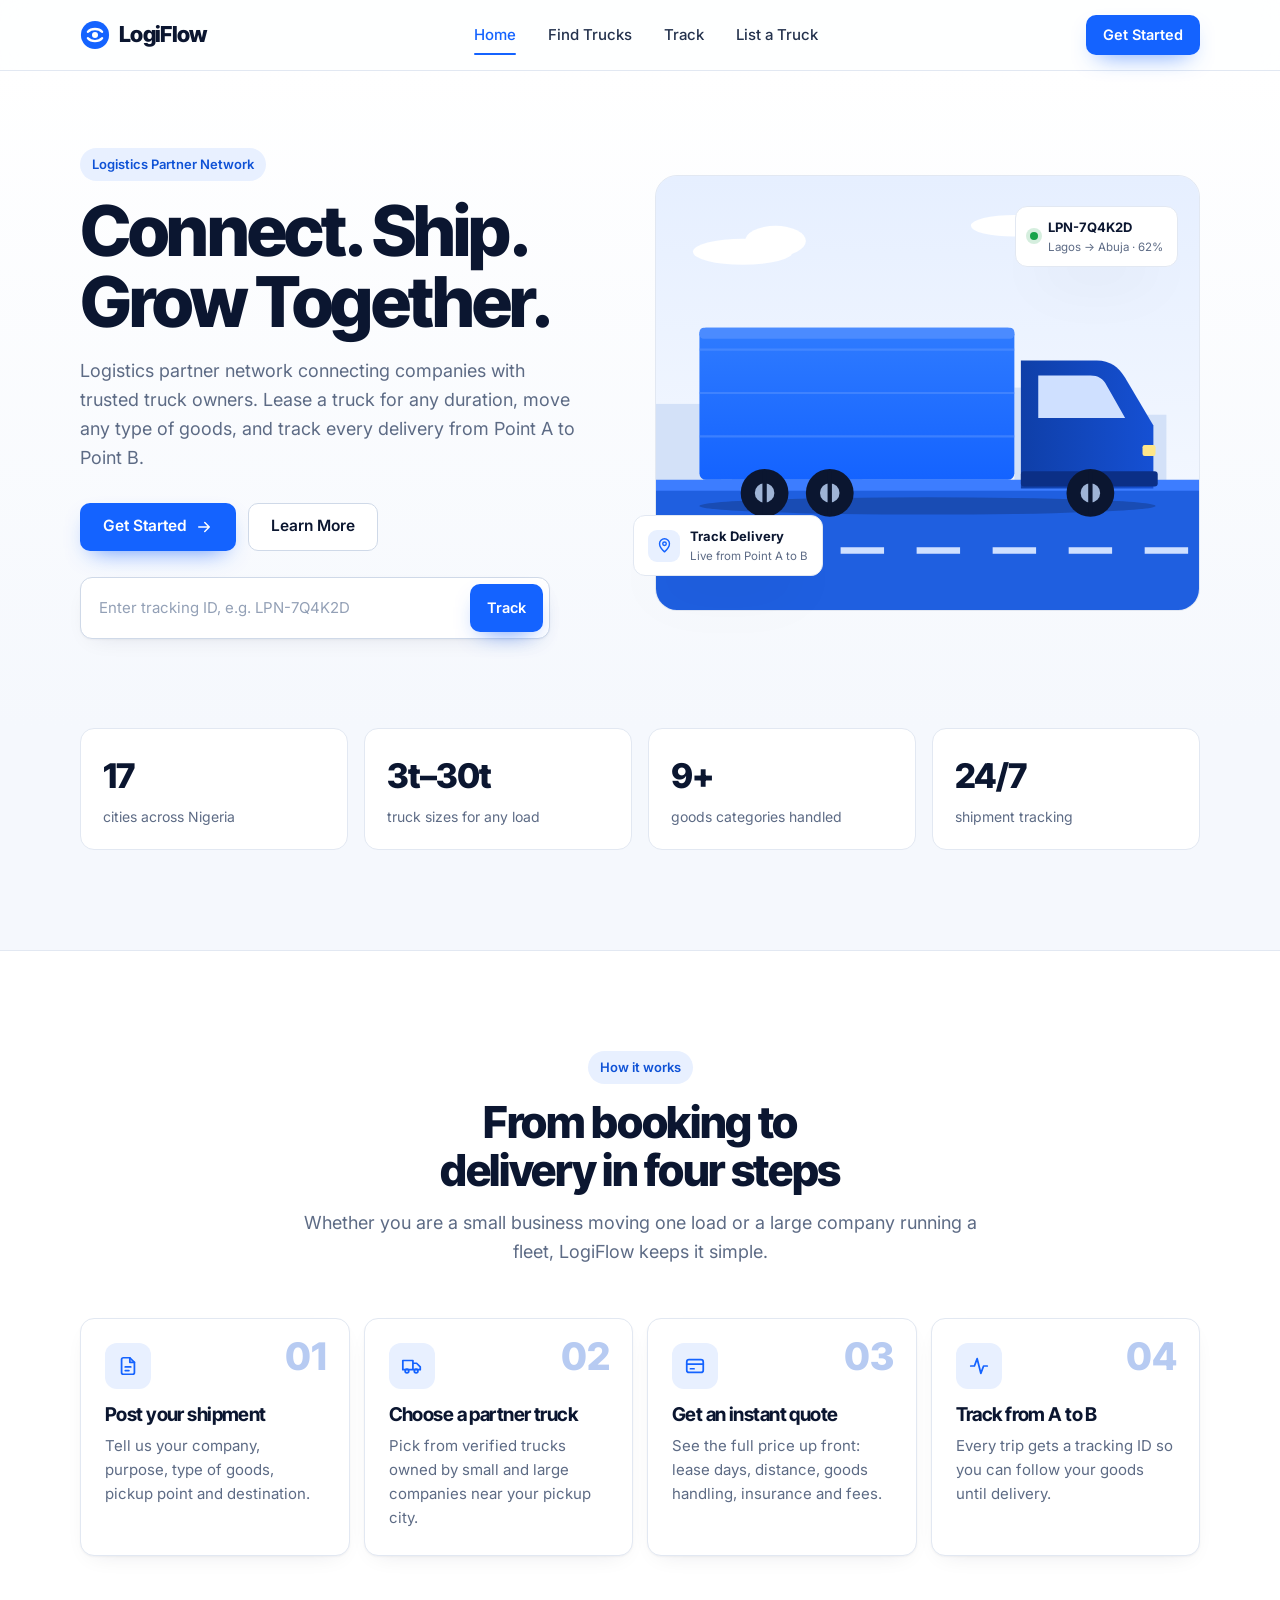
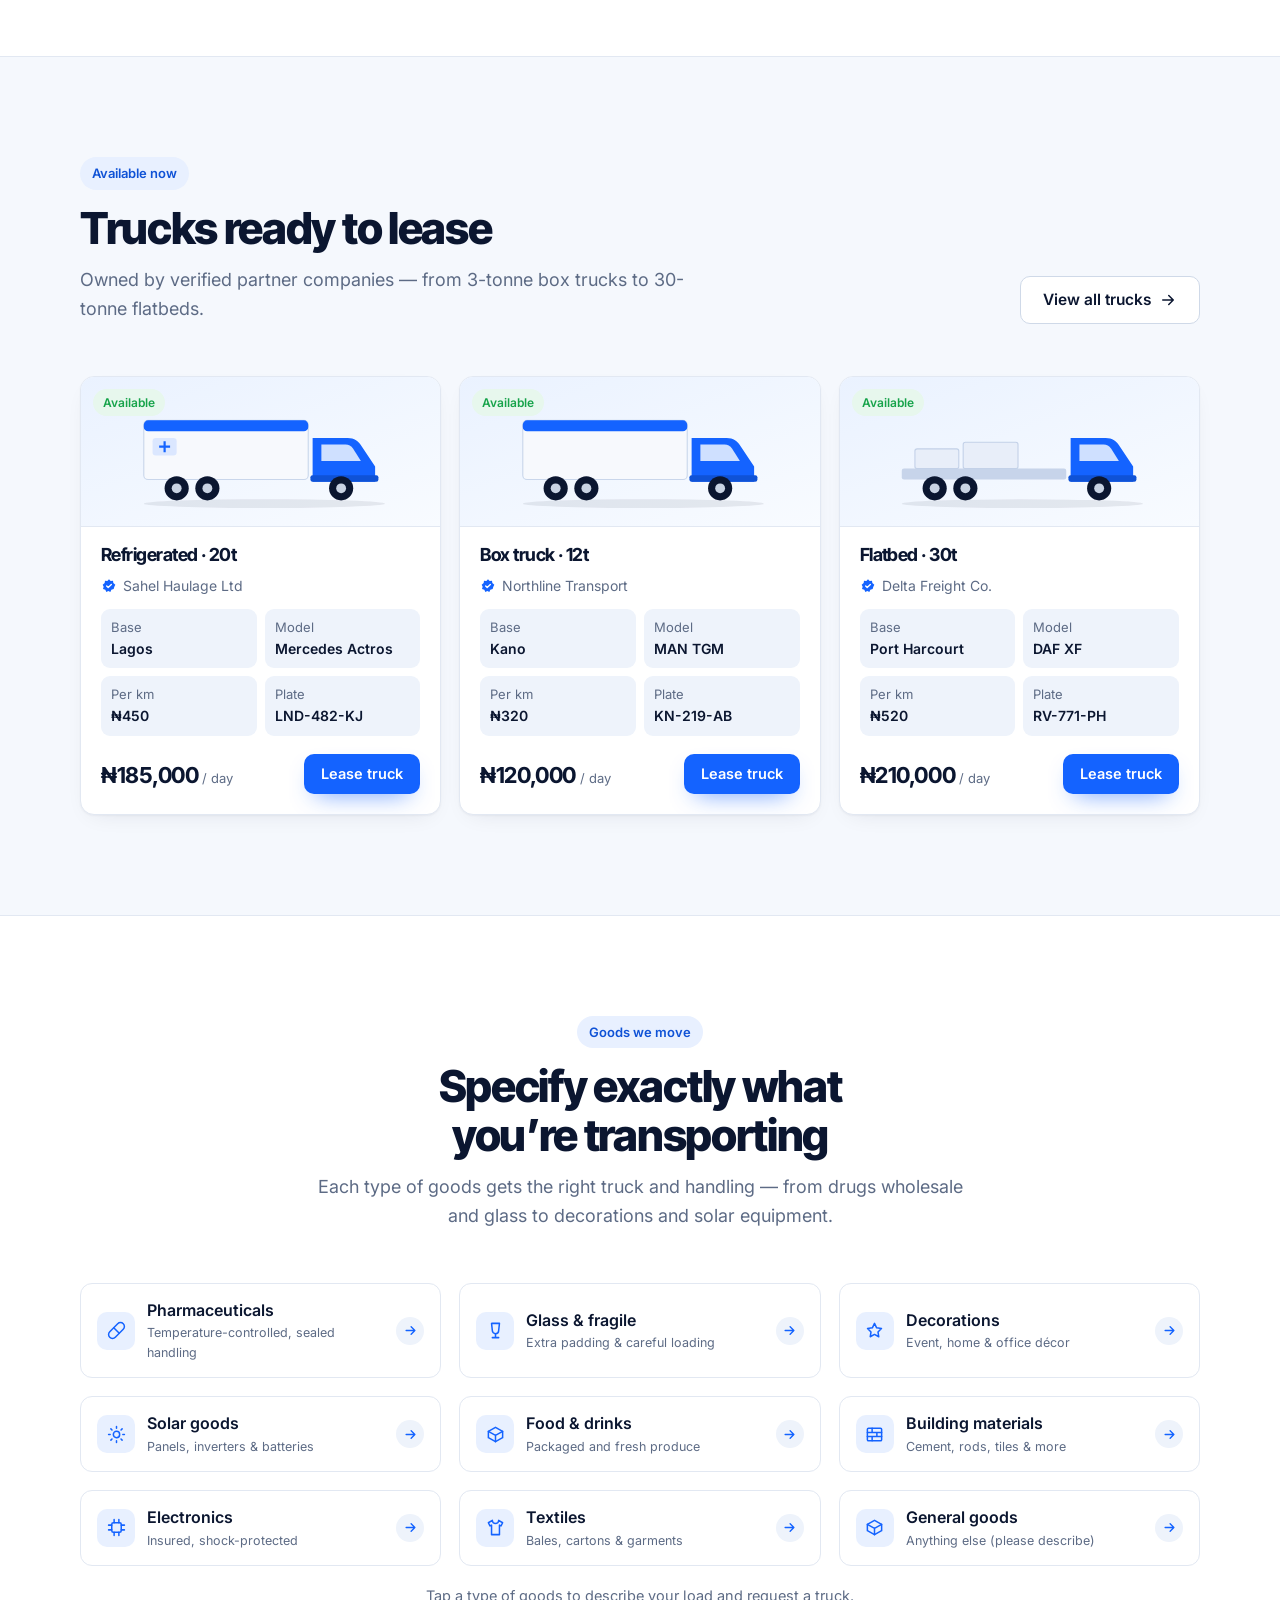
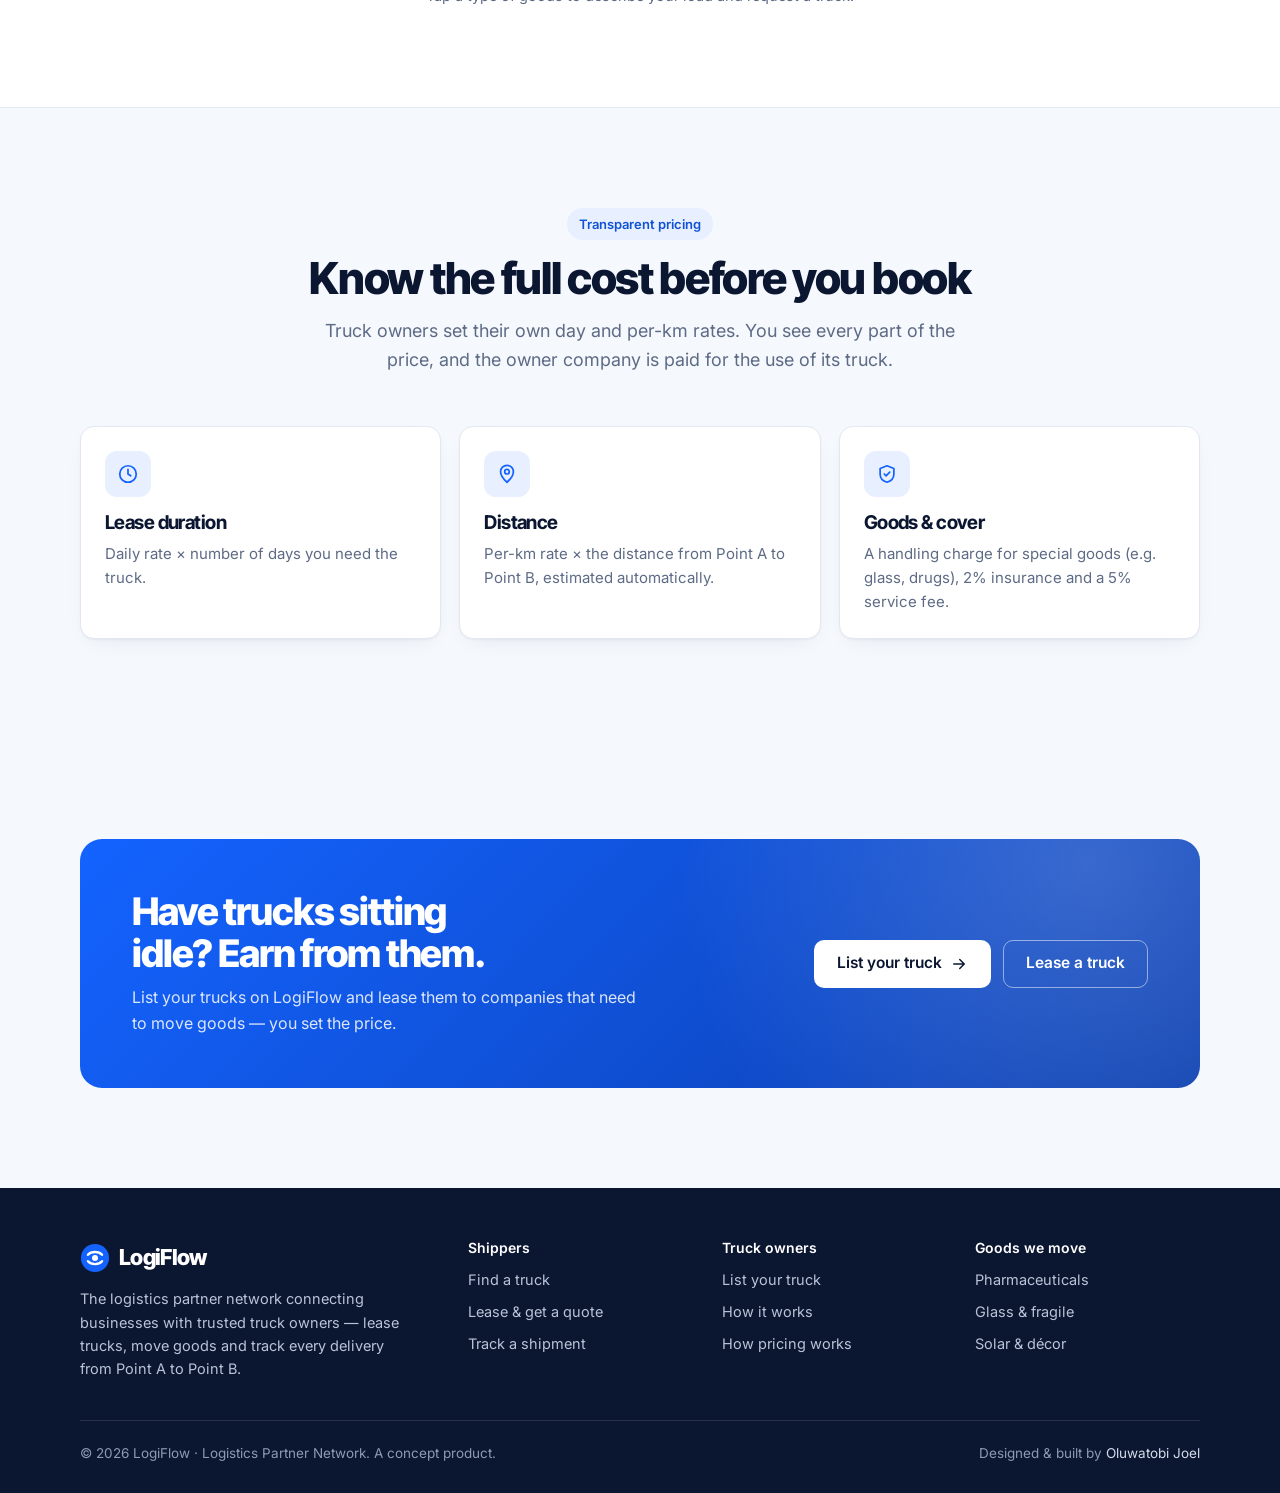
==== commit 9be703c0: "Add files via upload" ====
--- a/index.html
+++ b/index.html
@@ -51,31 +51,64 @@
         </div>
         <div class="hero-visual">
           <div class="hero-scene">
-            <svg class="sky" viewBox="0 0 500 400" preserveAspectRatio="xMidYMid slice" aria-hidden="true">
+            <svg class="anim" viewBox="0 0 500 400" preserveAspectRatio="xMidYMid slice" role="img" aria-label="Animated LogiFlow truck travelling from Point A to Point B">
   <defs>
-    <linearGradient id="road" x1="0" y1="0" x2="0" y2="1"><stop offset="0" stop-color="#dfe7f3"/><stop offset="1" stop-color="#c9d5e8"/></linearGradient>
-    <linearGradient id="trail" x1="0" y1="0" x2="0" y2="1"><stop offset="0" stop-color="#ffffff"/><stop offset="1" stop-color="#e9eff8"/></linearGradient>
-    <linearGradient id="cab" x1="0" y1="0" x2="0" y2="1"><stop offset="0" stop-color="#2a74ff"/><stop offset="1" stop-color="#0f4fd0"/></linearGradient>
+    <linearGradient id="sky1" x1="0" y1="0" x2="0" y2="1"><stop offset="0" stop-color="#e6efff"/><stop offset="1" stop-color="#f7faff"/></linearGradient>
+    <linearGradient id="box1" x1="0" y1="0" x2="0" y2="1"><stop offset="0" stop-color="#2f7bff"/><stop offset="1" stop-color="#1463ff"/></linearGradient>
+    <linearGradient id="cab1" x1="0" y1="0" x2="1" y2="0"><stop offset="0" stop-color="#0f3fa8"/><stop offset="1" stop-color="#1550d4"/></linearGradient>
+    <linearGradient id="map1" x1="0" y1="0" x2="0" y2="1"><stop offset="0" stop-color="#eef4ff"/><stop offset="1" stop-color="#dfe9fb"/></linearGradient>
   </defs>
-  <circle cx="420" cy="70" r="34" fill="#fff" opacity=".9"/>
-  <g fill="#ffffff" opacity=".9"><ellipse cx="90" cy="70" rx="46" ry="12"/><ellipse cx="120" cy="60" rx="30" ry="14"/><ellipse cx="300" cy="44" rx="40" ry="10"/></g>
-  <g opacity=".55"><rect x="20" y="160" width="140" height="110" fill="#d6e2f5"/><path d="M14 162 90 120l76 42Z" fill="#c6d6ef"/><g fill="#eaf1fb"><rect x="38" y="200" width="30" height="70"/><rect x="78" y="200" width="30" height="70"/><rect x="118" y="200" width="30" height="70"/></g></g>
-  <rect x="0" y="292" width="500" height="108" fill="url(#road)"/>
-  <g stroke="#ffffff" stroke-width="5" stroke-dasharray="34 26" opacity=".9"><line x1="0" y1="350" x2="500" y2="350"/></g>
-  <!-- truck -->
-  <g transform="translate(96 150)">
-    <ellipse cx="190" cy="168" rx="200" ry="10" fill="#0b1630" opacity=".12"/>
-    <rect x="0" y="0" width="270" height="130" rx="6" fill="url(#trail)" stroke="#c9d6eb" stroke-width="2"/>
-    <rect x="0" y="0" width="270" height="16" rx="6" fill="#1463ff"/>
-    <g transform="translate(26 44)"><circle cx="17" cy="17" r="17" fill="#1463ff"/><path d="M7 13c5-6 15-6 20 0M7 21c5 6 15 6 20 0" fill="none" stroke="#fff" stroke-width="3" stroke-linecap="round"/><circle cx="17" cy="17" r="4" fill="#fff"/><text x="44" y="24" font-family="Inter Tight, Inter, sans-serif" font-weight="800" font-size="24" fill="#0b1630">LogiFlow</text></g>
-    <rect x="26" y="92" width="150" height="8" rx="4" fill="#dbe5f5"/>
-    <path d="M276 34h64c10 0 17 5 22 13l22 32v58h-108Z" fill="url(#cab)"/>
-    <path d="M290 46h44c6 0 10 3 13 8l14 22h-71Z" fill="#cfe0ff"/>
-    <rect x="290" y="96" width="30" height="5" rx="2.5" fill="#0b3fb0"/>
-    <rect x="270" y="128" width="118" height="12" rx="3" fill="#0b3fb0"/>
-    <rect x="372" y="110" width="14" height="10" rx="2" fill="#fde68a"/>
-    <g fill="#0b1630"><circle cx="54" cy="146" r="20"/><circle cx="104" cy="146" r="20"/><circle cx="330" cy="146" r="20"/></g>
-    <g fill="#c9d3e3"><circle cx="54" cy="146" r="8"/><circle cx="104" cy="146" r="8"/><circle cx="330" cy="146" r="8"/></g>
+
+  <!-- Scene 1: truck on the road -->
+  <g class="scene s1">
+    <rect width="500" height="400" fill="url(#sky1)"/>
+    <g class="clouds" fill="#fff"><ellipse cx="80" cy="70" rx="46" ry="12"/><ellipse cx="110" cy="60" rx="28" ry="14"/><ellipse cx="330" cy="46" rx="40" ry="10"/><ellipse cx="580" cy="80" rx="46" ry="12"/></g>
+    <g class="skyline" fill="#d3e1f8"><rect x="0" y="210" width="60" height="70"/><rect x="70" y="180" width="40" height="100"/><rect x="120" y="225" width="70" height="55"/><rect x="330" y="195" width="50" height="85"/><rect x="390" y="220" width="80" height="60"/><rect x="520" y="200" width="60" height="80"/><rect x="590" y="180" width="40" height="100"/></g>
+    <rect x="0" y="280" width="500" height="120" fill="#1f5fe0"/>
+    <rect x="0" y="280" width="500" height="10" fill="#3d7dff"/>
+    <line class="dash" x1="-40" y1="345" x2="560" y2="345" stroke="#cfe0ff" stroke-width="6" stroke-dasharray="40 30"/>
+    <g class="truck-side">
+      <ellipse cx="250" cy="304" rx="210" ry="8" fill="#0b1630" opacity=".25"/>
+      <rect x="40" y="140" width="290" height="140" rx="6" fill="url(#box1)"/>
+      <path d="M40 160h290M40 200h290M40 240h290" stroke="#5c96ff" stroke-width="2" opacity=".5"/>
+      <rect x="40" y="140" width="290" height="10" rx="4" fill="#4b8bff"/>
+      <path d="M336 170h70c12 0 20 6 26 16l26 44v58H336Z" fill="url(#cab1)"/>
+      <path d="M352 184h48c7 0 12 3 15 9l17 30h-80Z" fill="#cfe0ff"/>
+      <rect x="336" y="272" width="126" height="14" rx="3" fill="#0b2f86"/>
+      <rect x="448" y="248" width="12" height="10" rx="2" fill="#fde68a"/>
+      <g class="wheel"><circle cx="100" cy="292" r="22" fill="#0b1630"/><circle cx="100" cy="292" r="9" fill="#9fb4d6"/><rect x="98" y="272" width="4" height="40" fill="#0b1630"/></g>
+      <g class="wheel"><circle cx="160" cy="292" r="22" fill="#0b1630"/><circle cx="160" cy="292" r="9" fill="#9fb4d6"/><rect x="158" y="272" width="4" height="40" fill="#0b1630"/></g>
+      <g class="wheel"><circle cx="400" cy="292" r="22" fill="#0b1630"/><circle cx="400" cy="292" r="9" fill="#9fb4d6"/><rect x="398" y="272" width="4" height="40" fill="#0b1630"/></g>
+    </g>
+  </g>
+
+  <!-- Scene 2: Point A to Point B -->
+  <g class="scene s2">
+    <rect width="500" height="400" fill="url(#map1)"/>
+    <g fill="#d6e3f8"><rect x="40" y="40" width="70" height="40" rx="4"/><rect x="140" y="300" width="90" height="50" rx="4"/><rect x="300" y="40" width="110" height="36" rx="4"/><rect x="330" y="300" width="60" height="60" rx="4"/></g>
+    <rect x="90" y="182" width="320" height="40" fill="#2a6dff"/>
+    <line x1="90" y1="202" x2="410" y2="202" stroke="#e6efff" stroke-width="3" stroke-dasharray="16 12"/>
+    <g><rect x="34" y="150" width="96" height="104" rx="6" fill="#4b8bff"/><path d="M34 150l14-14h96l-14 14Z" fill="#8ab4ff"/><path d="M130 150l14-14v104l-14 14Z" fill="#1d55d6"/><text x="82" y="214" text-anchor="middle" font-family="Inter Tight, Inter, sans-serif" font-weight="800" font-size="40" fill="#fff">A</text></g>
+    <g><rect x="370" y="150" width="96" height="104" rx="6" fill="#4b8bff"/><path d="M370 150l14-14h96l-14 14Z" fill="#8ab4ff"/><path d="M466 150l14-14v104l-14 14Z" fill="#1d55d6"/><text x="418" y="214" text-anchor="middle" font-family="Inter Tight, Inter, sans-serif" font-weight="800" font-size="40" fill="#fff">B</text></g>
+    <g class="truck-ab"><rect x="0" y="-11" width="46" height="22" rx="3" fill="#fff" stroke="#9fb7e3"/><rect x="46" y="-9" width="14" height="18" rx="3" fill="#0f3fa8"/></g>
+    <text x="250" y="150" text-anchor="middle" font-family="Inter, sans-serif" font-weight="700" font-size="13" letter-spacing="3" fill="#5d7bb8">POINT A → POINT B</text>
+  </g>
+
+  <!-- Scene 3: planning, dispatch, delivery -->
+  <g class="scene s3">
+    <rect width="500" height="400" fill="url(#map1)"/>
+    <g fill="#d6e3f8"><rect x="30" y="30" width="80" height="60" rx="4"/><rect x="300" y="250" width="70" height="40" rx="4"/><rect x="390" y="300" width="80" height="60" rx="4"/><rect x="40" y="300" width="60" height="60" rx="4"/></g>
+    <path d="M140 0 L190 400" stroke="#2a6dff" stroke-width="34"/>
+    <path d="M0 210 H500" stroke="#2a6dff" stroke-width="34"/>
+    <path d="M330 210 C 360 280, 420 300, 500 300" stroke="#2a6dff" stroke-width="30" fill="none"/>
+    <path d="M400 0 V210" stroke="#2a6dff" stroke-width="28"/>
+    <path d="M0 210 H500" stroke="#e6efff" stroke-width="3" stroke-dasharray="16 12"/>
+    <path d="M140 0 L190 400" stroke="#e6efff" stroke-width="3" stroke-dasharray="16 12"/>
+    <text transform="translate(176 60) rotate(82)" font-family="Inter, sans-serif" font-weight="800" font-size="15" letter-spacing="4" fill="#5d7bb8">PLANNING</text>
+    <text x="230" y="186" font-family="Inter, sans-serif" font-weight="800" font-size="15" letter-spacing="4" fill="#5d7bb8">DISPATCH</text>
+    <text x="380" y="340" font-family="Inter, sans-serif" font-weight="800" font-size="15" letter-spacing="4" fill="#5d7bb8">DELIVERY</text>
+    <g class="truck-net"><rect x="0" y="-10" width="42" height="20" rx="3" fill="#fff" stroke="#9fb7e3"/><rect x="42" y="-8" width="13" height="16" rx="3" fill="#0f3fa8"/></g>
+    <circle class="ping" cx="420" cy="300" r="10" fill="#16a34a"/>
   </g>
 </svg>
           </div>
@@ -104,10 +137,10 @@
           <p class="lead">Whether you are a small business moving one load or a large company running a fleet, LogiFlow keeps it simple.</p>
         </div>
         <div class="grid-4">
-          <article class="card reveal"><span class="step-n">01</span><span class="icon"><svg viewBox="0 0 24 24" aria-hidden="true"><path d="M14 3H7a2 2 0 0 0-2 2v14a2 2 0 0 0 2 2h10a2 2 0 0 0 2-2V8l-5-5Z"/><path d="M14 3v5h5M9 13h6M9 17h4"/></svg></span><h3>Post your shipment</h3><p>Tell us your company, purpose, type of goods, pickup point and destination.</p></article>
-          <article class="card reveal"><span class="step-n">02</span><span class="icon"><svg viewBox="0 0 24 24" aria-hidden="true"><path d="M2 6h11v10H2zM13 9h4l4 4v3h-8z"/><circle cx="6.5" cy="17.5" r="2"/><circle cx="16.5" cy="17.5" r="2"/></svg></span><h3>Choose a partner truck</h3><p>Pick from verified trucks owned by small and large companies near your pickup city.</p></article>
-          <article class="card reveal"><span class="step-n">03</span><span class="icon"><svg viewBox="0 0 24 24" aria-hidden="true"><rect x="3" y="5" width="18" height="14" rx="2.5"/><path d="M3 10h18M7 15h4"/></svg></span><h3>Get an instant quote</h3><p>See the full price up front: lease days, distance, goods handling, insurance and fees.</p></article>
-          <article class="card reveal"><span class="step-n">04</span><span class="icon"><svg viewBox="0 0 24 24" aria-hidden="true"><path d="M3 12h4l3-8 4 16 3-8h4"/></svg></span><h3>Track from A to B</h3><p>Every trip gets a tracking ID so you can follow your goods until delivery.</p></article>
+          <article class="card tap-card step-card reveal" tabindex="0"><span class="step-n" aria-hidden="true">01</span><span class="icon"><svg viewBox="0 0 24 24" aria-hidden="true"><path d="M14 3H7a2 2 0 0 0-2 2v14a2 2 0 0 0 2 2h10a2 2 0 0 0 2-2V8l-5-5Z"/><path d="M14 3v5h5M9 13h6M9 17h4"/></svg></span><h3>Post your shipment</h3><p>Tell us your company, purpose, type of goods, pickup point and destination.</p><p class="more">Add weight, quantity, nature of the goods and how fast they must arrive.</p></article>
+          <article class="card tap-card step-card reveal" tabindex="0"><span class="step-n" aria-hidden="true">02</span><span class="icon"><svg viewBox="0 0 24 24" aria-hidden="true"><path d="M2 6h11v10H2zM13 9h4l4 4v3h-8z"/><circle cx="6.5" cy="17.5" r="2"/><circle cx="16.5" cy="17.5" r="2"/></svg></span><h3>Choose a partner truck</h3><p>Pick from verified trucks owned by small and large companies near your pickup city.</p><p class="more">Filter by size, type and city. Every owner sets its own daily and per-km rate.</p></article>
+          <article class="card tap-card step-card reveal" tabindex="0"><span class="step-n" aria-hidden="true">03</span><span class="icon"><svg viewBox="0 0 24 24" aria-hidden="true"><rect x="3" y="5" width="18" height="14" rx="2.5"/><path d="M3 10h18M7 15h4"/></svg></span><h3>Get an instant quote</h3><p>See the full price up front: lease days, distance, goods handling, insurance and fees.</p><p class="more">Express and same-day delivery are priced in too, so there are no surprises.</p></article>
+          <article class="card tap-card step-card reveal" tabindex="0"><span class="step-n" aria-hidden="true">04</span><span class="icon"><svg viewBox="0 0 24 24" aria-hidden="true"><path d="M3 12h4l3-8 4 16 3-8h4"/></svg></span><h3>Track from A to B</h3><p>Every trip gets a tracking ID so you can follow your goods until delivery.</p><p class="more">See the truck on the route map, the progress and the estimated arrival time.</p></article>
         </div>
       </div>
     </section>
@@ -130,8 +163,37 @@
           <p class="lead">Each type of goods gets the right truck and handling — from drugs wholesale and glass to decorations and solar equipment.</p>
         </div>
         <div class="grid-3" id="goods-grid"></div>
-      </div>
-    </section>
+        <p class="goods-hint reveal">Tap a type of goods to describe your load and request a truck.</p>
+      </div>
+    </section>
+
+    <dialog class="ship-dialog" id="ship-dialog" aria-labelledby="ship-title">
+      <form class="form" id="ship-form" method="dialog" novalidate>
+        <div class="dlg-head">
+          <span class="icon" id="ship-icon"></span>
+          <div><h2 id="ship-title">Ship goods</h2><p class="muted" id="ship-note"></p></div>
+          <button type="button" class="dlg-close" aria-label="Close">&times;</button>
+        </div>
+        <input type="hidden" name="goods" id="ship-goods" />
+        <label>Describe the goods *<input name="detail" placeholder="e.g. 400 cartons of antibiotics" /></label>
+        <div class="row">
+          <label>Nature of goods *<select name="nature" id="ship-nature"></select></label>
+          <label>Total weight (tonnes) *<input name="weight" type="number" min="0.1" step="0.1" inputmode="decimal" placeholder="e.g. 8" /></label>
+        </div>
+        <div class="row">
+          <label>Quantity *<input name="qty" type="number" min="1" step="1" inputmode="numeric" placeholder="e.g. 400" /></label>
+          <label>Unit<select name="unit" id="ship-unit"></select></label>
+        </div>
+        <label>How fast should it be delivered? *<select name="speed" id="ship-speed"></select></label>
+        <div class="row">
+          <label>Pickup city (Point A) *<select name="from" id="ship-from"></select></label>
+          <label>Delivery city (Point B) *<select name="to" id="ship-to"></select></label>
+        </div>
+        <label><span>Delivery address <small>(where the goods should be dropped)</small></span><input name="addr" autocomplete="street-address" placeholder="e.g. 12 Herbert Macaulay Way, Wuse" /></label>
+        <button class="btn btn-primary" type="submit">Find a truck &amp; get quote <svg viewBox="0 0 24 24" aria-hidden="true"><path d="M5 12h14m-6-6 6 6-6 6"/></svg></button>
+        <p class="form-status" role="status" aria-live="polite"></p>
+      </form>
+    </dialog>
 
     <section class="section" id="pricing">
       <div class="wrap">
@@ -141,9 +203,9 @@
           <p class="lead">Truck owners set their own day and per-km rates. You see every part of the price, and the owner company is paid for the use of its truck.</p>
         </div>
         <div class="grid-3">
-          <article class="card reveal"><span class="icon"><svg viewBox="0 0 24 24" aria-hidden="true"><circle cx="12" cy="12" r="9"/><path d="M12 7v5l3 2"/></svg></span><h3>Lease duration</h3><p>Daily rate × number of days you need the truck.</p></article>
-          <article class="card reveal"><span class="icon"><svg viewBox="0 0 24 24" aria-hidden="true"><path d="M12 21s-7-6.2-7-11.5a7 7 0 0 1 14 0C19 14.8 12 21 12 21Z"/><circle cx="12" cy="9.5" r="2.5"/></svg></span><h3>Distance</h3><p>Per-km rate × the distance from Point A to Point B, estimated automatically.</p></article>
-          <article class="card reveal"><span class="icon"><svg viewBox="0 0 24 24" aria-hidden="true"><path d="M12 3 4.5 6v6c0 4.5 3.2 7.8 7.5 9 4.3-1.2 7.5-4.5 7.5-9V6L12 3Z"/><path d="m9 12 2 2 4-4"/></svg></span><h3>Goods &amp; cover</h3><p>A handling charge for special goods (e.g. glass, drugs), 2% insurance and a 5% service fee.</p></article>
+          <article class="card tap-card price-card reveal" tabindex="0"><span class="icon"><svg viewBox="0 0 24 24" aria-hidden="true"><circle cx="12" cy="12" r="9"/><path d="M12 7v5l3 2"/></svg></span><h3>Lease duration</h3><p>Daily rate × number of days you need the truck.</p></article>
+          <article class="card tap-card price-card reveal" tabindex="0"><span class="icon"><svg viewBox="0 0 24 24" aria-hidden="true"><path d="M12 21s-7-6.2-7-11.5a7 7 0 0 1 14 0C19 14.8 12 21 12 21Z"/><circle cx="12" cy="9.5" r="2.5"/></svg></span><h3>Distance</h3><p>Per-km rate × the distance from Point A to Point B, estimated automatically.</p></article>
+          <article class="card tap-card price-card reveal" tabindex="0"><span class="icon"><svg viewBox="0 0 24 24" aria-hidden="true"><path d="M12 3 4.5 6v6c0 4.5 3.2 7.8 7.5 9 4.3-1.2 7.5-4.5 7.5-9V6L12 3Z"/><path d="m9 12 2 2 4-4"/></svg></span><h3>Goods &amp; cover</h3><p>A handling charge for special goods (e.g. glass, drugs), 2% insurance and a 5% service fee.</p></article>
         </div>
       </div>
     </section>
--- a/styles.css
+++ b/styles.css
@@ -119,11 +119,71 @@
 .card p { margin-top: 8px; color: var(--muted); font-size: 15px; }
 .icon { width: 46px; height: 46px; border-radius: 12px; display: grid; place-items: center; background: var(--blue-soft); flex-shrink: 0; }
 .icon svg { width: 22px; height: 22px; fill: none; stroke: var(--blue); stroke-width: 1.9; stroke-linecap: round; stroke-linejoin: round; }
-.step-n { position: absolute; top: 20px; right: 22px; font-family: var(--display); font-weight: 800; font-size: 34px; color: var(--soft); }
+.step-n { position: absolute; top: 18px; right: 22px; font-family: var(--display); font-weight: 800; font-size: 38px; line-height: 1; color: #b7cbf2; transition: color .25s; }
 .goods { display: flex; align-items: center; gap: 12px; padding: 14px 16px; border: 1px solid var(--line); border-radius: 12px; background: var(--surface); font-weight: 600; font-size: 15px; color: var(--ink); }
 .goods .icon { width: 38px; height: 38px; border-radius: 10px; }
 .goods .icon svg { width: 19px; height: 19px; }
 .goods small { display: block; font-weight: 400; font-size: 12.5px; color: var(--muted); }
+
+/* ---------- Interactive cards (hover / tap) ---------- */
+.tap-card { cursor: pointer; transition: background .3s ease, border-color .3s ease, transform .3s ease, box-shadow .3s ease; -webkit-tap-highlight-color: transparent; }
+.tap-card h3, .tap-card p, .tap-card .icon, .tap-card .icon svg { transition: color .3s, background .3s, stroke .3s; }
+.tap-card:hover, .tap-card:focus-visible, .tap-card.is-on {
+  background: linear-gradient(160deg, #1463ff, #0b3fb0); border-color: transparent; transform: translateY(-4px);
+  box-shadow: 0 24px 44px -22px rgba(20,99,255,.75); outline: none;
+}
+.tap-card:hover h3, .tap-card:focus-visible h3, .tap-card.is-on h3 { color: #fff; }
+.tap-card:hover p, .tap-card:focus-visible p, .tap-card.is-on p { color: rgba(255,255,255,.88); }
+.tap-card:hover .icon, .tap-card:focus-visible .icon, .tap-card.is-on .icon { background: rgba(255,255,255,.16); }
+.tap-card:hover .icon svg, .tap-card:focus-visible .icon svg, .tap-card.is-on .icon svg { stroke: #fff; }
+.tap-card:hover .step-n, .tap-card:focus-visible .step-n, .tap-card.is-on .step-n { color: rgba(255,255,255,.45); }
+.step-card .more { max-height: 0; opacity: 0; overflow: hidden; margin-top: 0; padding-top: 0; border-top: 1px solid transparent; transition: max-height .35s ease, opacity .3s ease, margin .3s ease, padding .3s ease; }
+.step-card:hover .more, .step-card:focus-visible .more, .step-card.is-on .more { max-height: 120px; opacity: 1; margin-top: 12px; padding-top: 12px; border-top-color: rgba(255,255,255,.25); color: #fff; font-weight: 500; }
+
+/* Goods cards are buttons that open the shipment form */
+button.goods { width: 100%; text-align: left; font: inherit; font-weight: 600; cursor: pointer; transition: border-color .2s, box-shadow .2s, transform .2s, background .2s; }
+button.goods:hover, button.goods:focus-visible { border-color: var(--blue); box-shadow: 0 14px 30px -18px rgba(20,99,255,.6); transform: translateY(-2px); outline: none; }
+button.goods:active { background: var(--blue-soft); }
+button.goods .go { margin-left: auto; flex-shrink: 0; width: 28px; height: 28px; border-radius: 50%; display: grid; place-items: center; background: var(--soft); color: var(--blue); transition: background .2s, color .2s; }
+button.goods .go svg { width: 15px; height: 15px; fill: none; stroke: currentColor; stroke-width: 2.2; stroke-linecap: round; stroke-linejoin: round; }
+button.goods:hover .go, button.goods:focus-visible .go { background: var(--blue); color: #fff; }
+.goods-hint { margin-top: 18px; text-align: center; font-size: 14.5px; color: var(--muted); }
+
+/* Shipment dialog */
+.ship-dialog { width: min(620px, calc(100vw - 24px)); max-height: calc(100dvh - 24px); padding: 0; border: 0; border-radius: 18px; background: var(--surface); color: var(--text); box-shadow: 0 40px 80px -30px rgba(11,22,48,.5); overflow: auto; }
+.ship-dialog::backdrop { background: rgba(11,22,48,.55); backdrop-filter: blur(3px); }
+.ship-dialog .form { padding: clamp(18px, 4vw, 28px); }
+.dlg-head { display: flex; align-items: flex-start; gap: 12px; }
+.dlg-head h2 { font-size: 22px; }
+.dlg-head p { font-size: 14px; margin-top: 4px; }
+.dlg-close { margin-left: auto; flex-shrink: 0; width: 40px; height: 40px; border: 1px solid var(--line-2); border-radius: 10px; background: var(--surface); font-size: 22px; line-height: 1; cursor: pointer; color: var(--ink); }
+.dlg-close:hover { border-color: var(--blue); color: var(--blue); }
+.prefill-note { padding: 12px 14px; border-radius: 10px; background: var(--blue-soft); color: var(--blue-2); font-size: 14px; }
+
+/* ---------- Hero animation ---------- */
+.hero-scene .anim { position: absolute; inset: 0; width: 100%; height: 100%; }
+.anim .scene { opacity: 0; animation: sceneFade 15s infinite; }
+.anim .s1 { opacity: 1; animation-name: scene1; }
+.anim .s2 { animation-name: scene2; }
+.anim .s3 { animation-name: scene3; }
+@keyframes scene1 { 0%, 30% { opacity: 1 } 34%, 96% { opacity: 0 } 100% { opacity: 1 } }
+@keyframes scene2 { 0%, 30% { opacity: 0 } 34%, 63% { opacity: 1 } 67%, 100% { opacity: 0 } }
+@keyframes scene3 { 0%, 63% { opacity: 0 } 67%, 96% { opacity: 1 } 100% { opacity: 0 } }
+.anim .wheel { transform-box: fill-box; transform-origin: center; animation: spin .6s linear infinite; }
+.anim .dash { animation: road .5s linear infinite; }
+.anim .truck-side { animation: bounce .45s ease-in-out infinite alternate; }
+.anim .clouds { animation: drift 15s linear infinite; }
+.anim .skyline { animation: drift 7s linear infinite; }
+.anim .truck-ab { animation: ab 15s ease-in-out infinite; }
+.anim .truck-net { animation: net 15s ease-in-out infinite; }
+.anim .ping { transform-box: fill-box; transform-origin: center; animation: ping 1.2s ease-out infinite; }
+@keyframes spin { to { transform: rotate(360deg) } }
+@keyframes road { to { stroke-dashoffset: -70 } }
+@keyframes bounce { from { transform: translateY(0) } to { transform: translateY(-2px) } }
+@keyframes drift { to { transform: translateX(-200px) } }
+@keyframes ab { 0%, 34% { transform: translate(140px, 202px) } 60%, 100% { transform: translate(300px, 202px) } }
+@keyframes net { 0%, 67% { transform: translate(-60px, 210px) } 82% { transform: translate(300px, 210px) } 96%, 100% { transform: translate(470px, 210px) } }
+@keyframes ping { 0% { transform: scale(.6); opacity: 1 } 100% { transform: scale(2.2); opacity: 0 } }
 
 /* ---------- Truck cards ---------- */
 .truck-grid { display: grid; grid-template-columns: repeat(3, minmax(0, 1fr)); gap: 18px; }
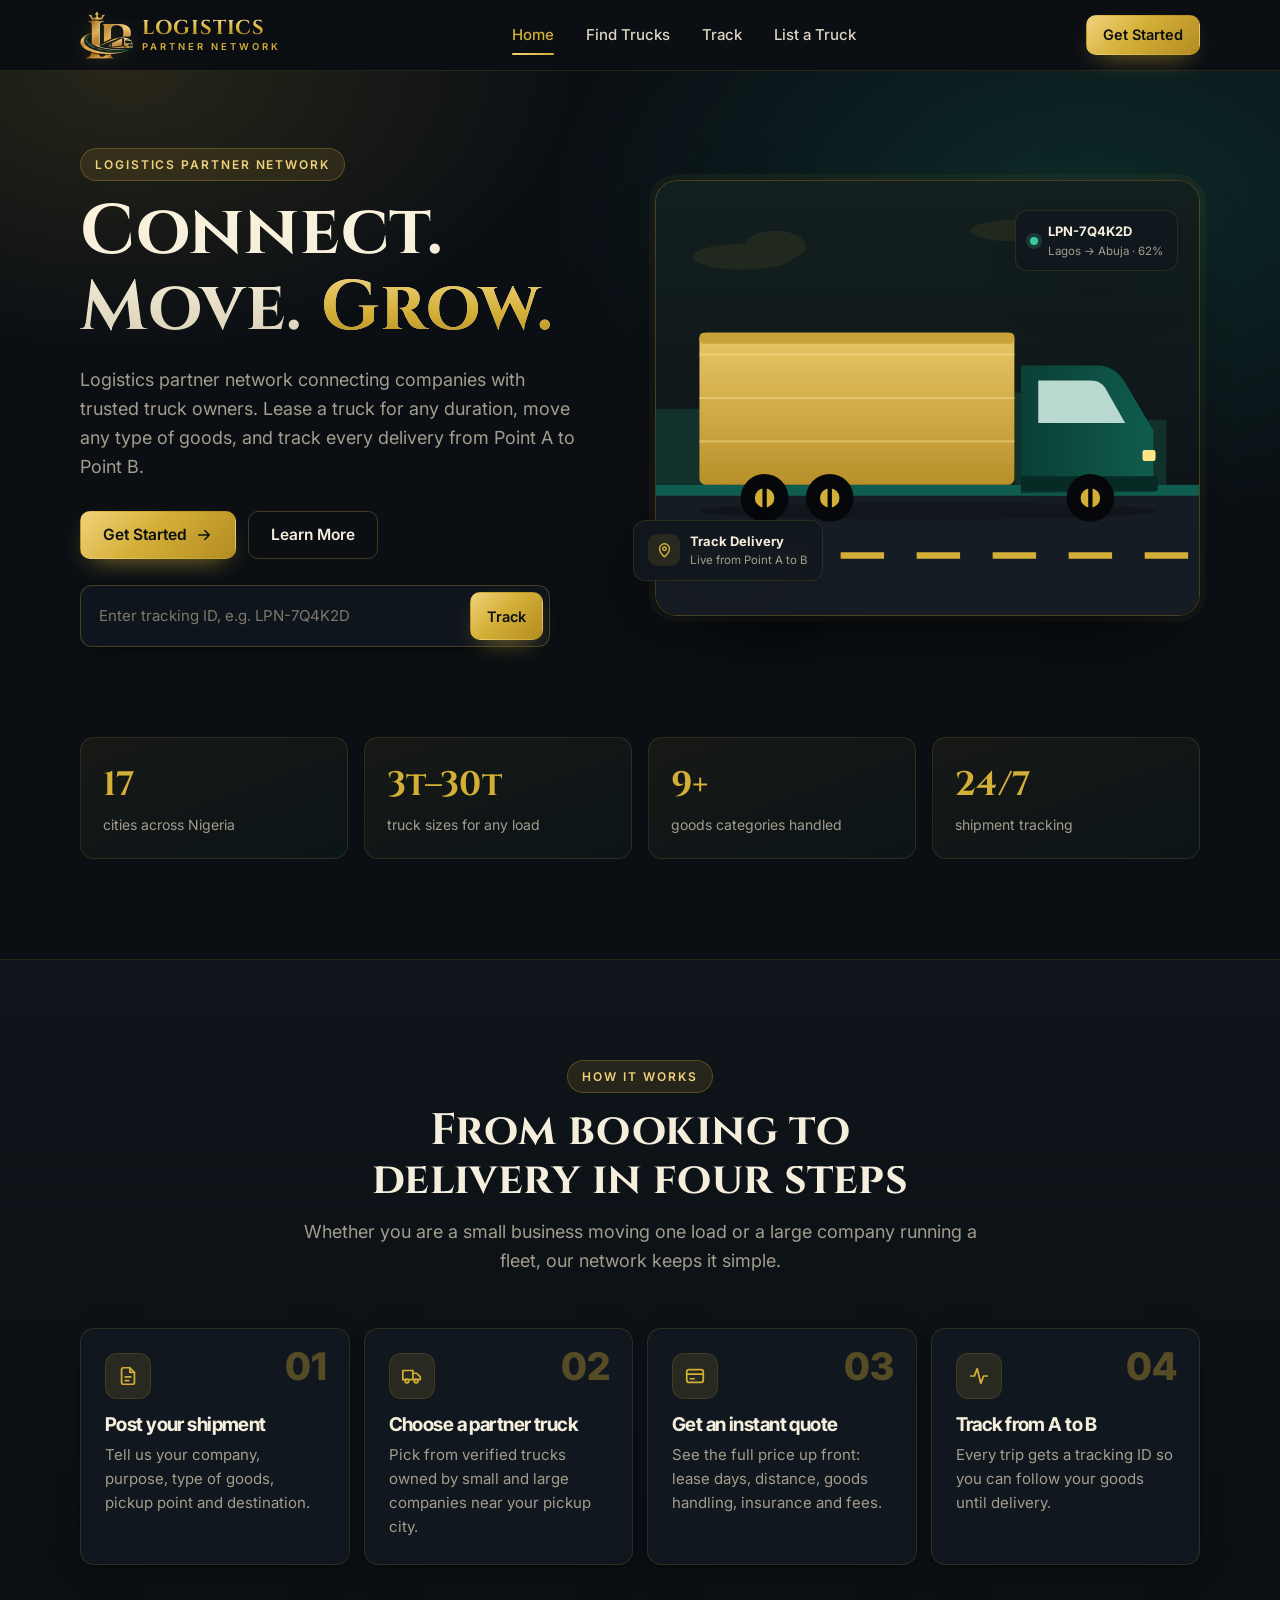
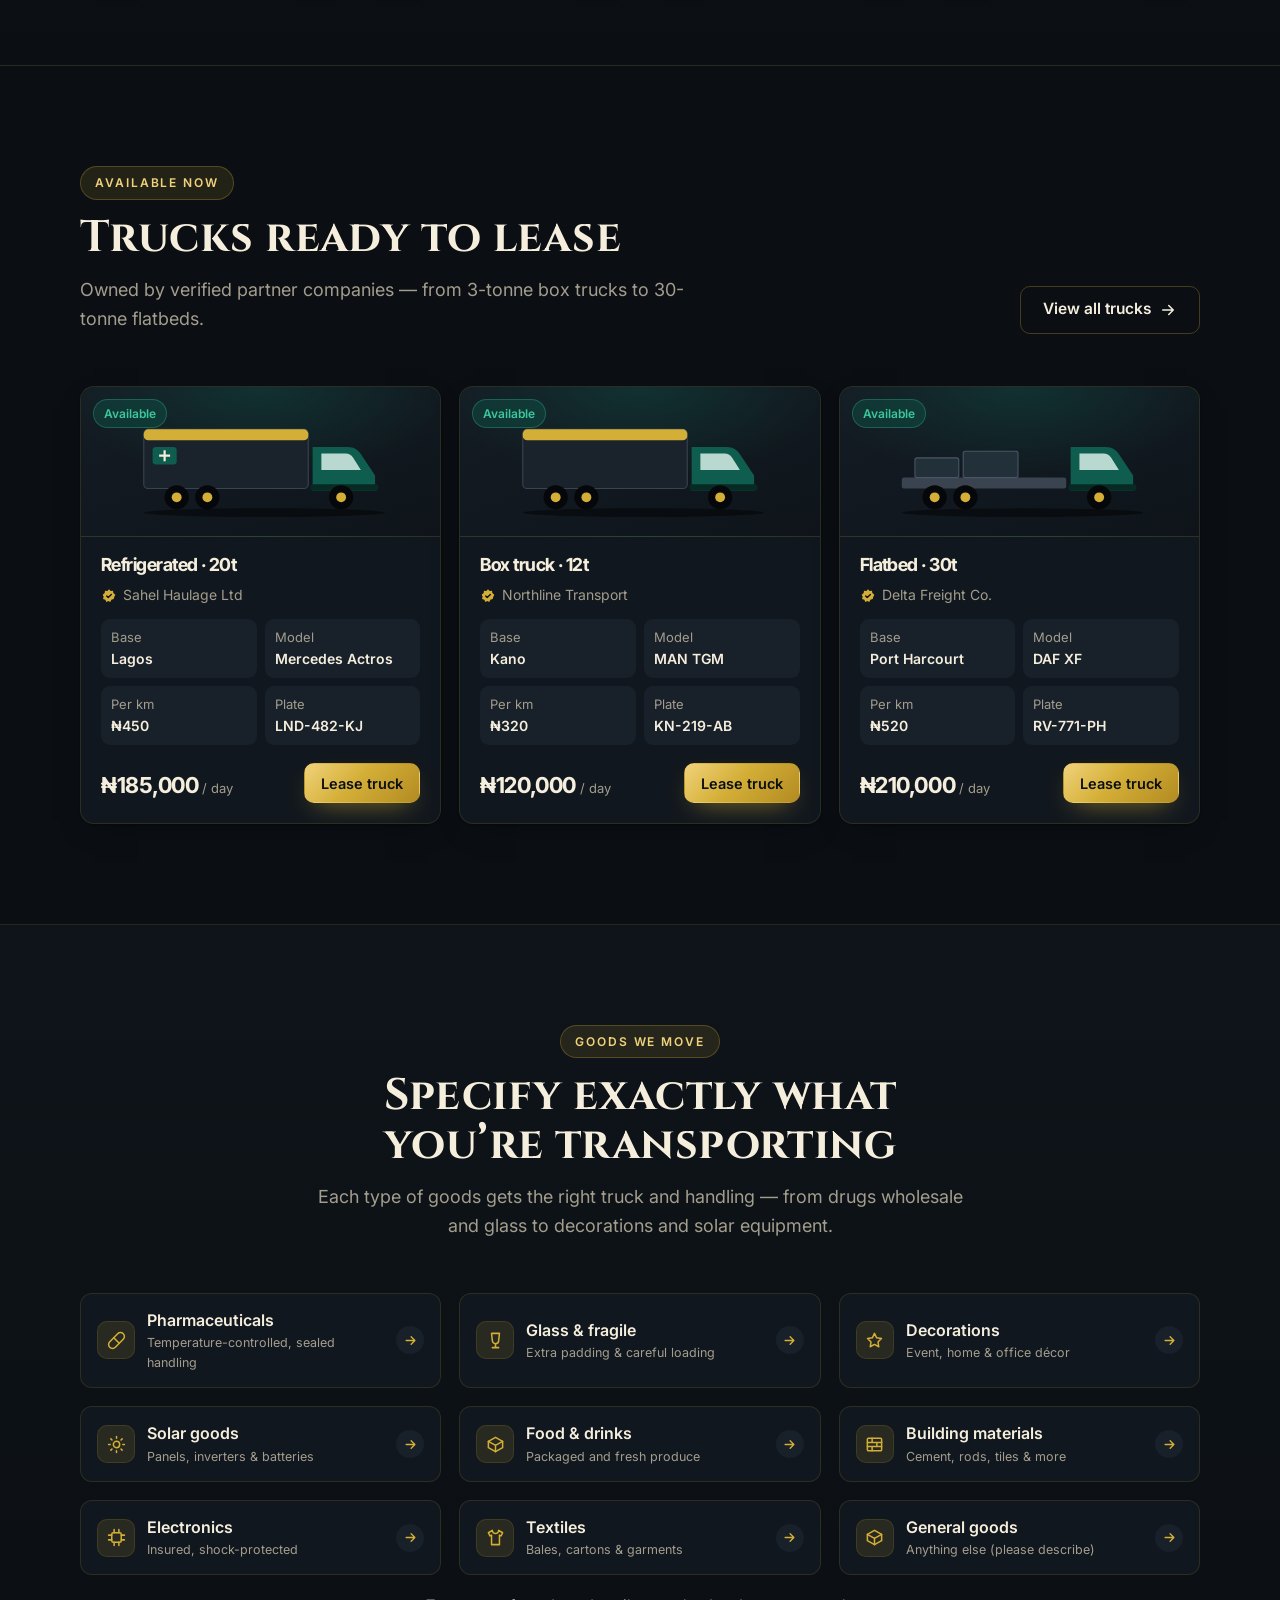
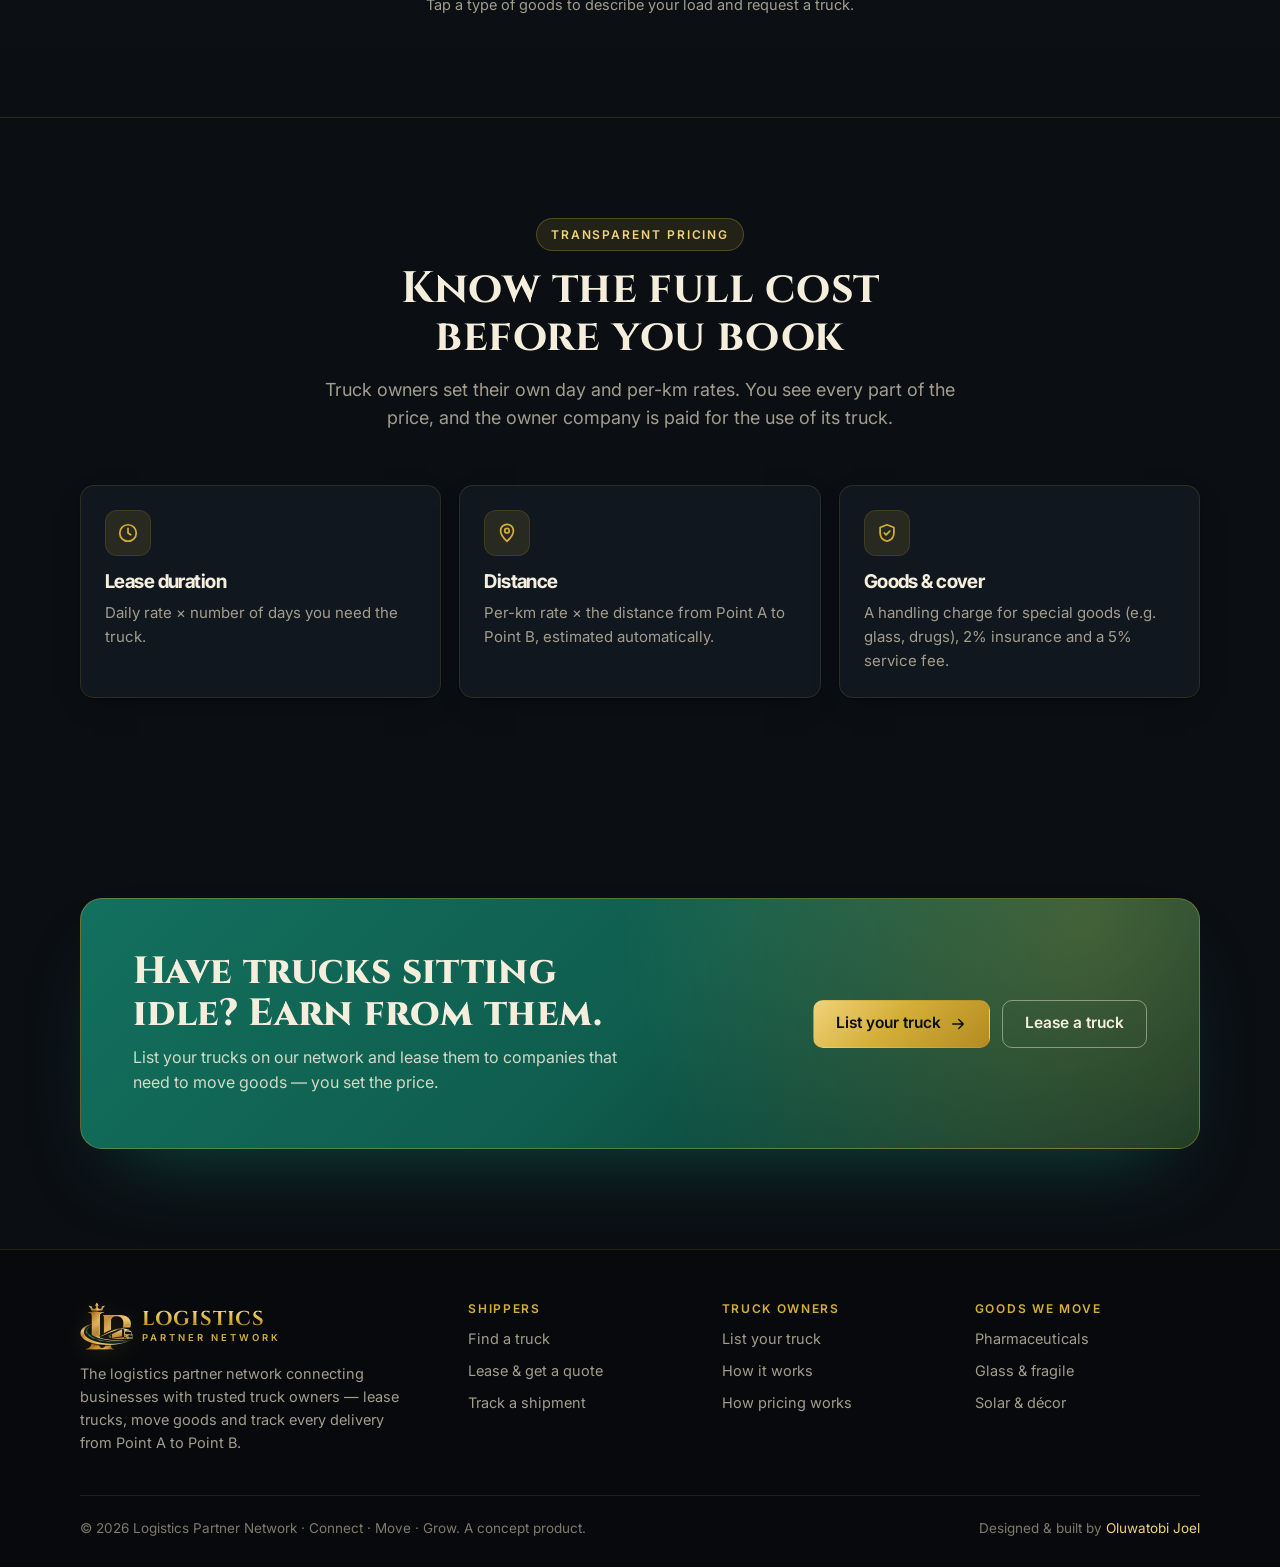
==== commit 4a66ac07: "New logo and gold/green brand redesign" ====
--- a/index.html
+++ b/index.html
@@ -3,22 +3,23 @@
 <head>
   <meta charset="utf-8" />
   <meta name="viewport" content="width=device-width, initial-scale=1" />
-  <title>LogiFlow — Logistics Partner Network</title>
+  <title>Logistics Partner Network — Connect · Move · Grow</title>
   <meta name="description" content="Connect with trusted truck owners, lease trucks for any duration, move any type of goods and track deliveries from Point A to Point B." />
-  <meta name="theme-color" content="#1463ff" />
-  <meta property="og:title" content="LogiFlow — Logistics Partner Network" />
+  <meta name="theme-color" content="#0B0F14" />
+  <meta property="og:title" content="Logistics Partner Network — Connect · Move · Grow" />
   <meta property="og:description" content="Connect with trusted truck owners, lease trucks for any duration, move any type of goods and track deliveries from Point A to Point B." />
   <meta property="og:type" content="website" />
-  <link rel="icon" href="/favicon.svg" type="image/svg+xml" />
+  <link rel="icon" href="/favicon.png" type="image/png" />
+  <link rel="apple-touch-icon" href="/favicon.png" />
   <link rel="preconnect" href="https://fonts.googleapis.com" />
   <link rel="preconnect" href="https://fonts.gstatic.com" crossorigin />
-  <link href="https://fonts.googleapis.com/css2?family=Inter+Tight:wght@600;700;800&family=Inter:wght@400;500;600&display=swap" rel="stylesheet" />
+  <link href="https://fonts.googleapis.com/css2?family=Cinzel:wght@600;700;800&family=Inter+Tight:wght@600;700;800&family=Inter:wght@400;500;600&display=swap" rel="stylesheet" />
   <link rel="stylesheet" href="/styles.css" />
 </head>
 <body data-page="home">
   <header class="nav">
     <div class="wrap nav-in">
-      <a href="/" class="logo" aria-label="LogiFlow home"><svg viewBox="0 0 32 32" aria-hidden="true"><circle cx="16" cy="16" r="15" fill="#1463ff"/><path d="M8.5 12.5c3.5-4 11.5-4 15 0M8.5 19.5c3.5 4 11.5 4 15 0" fill="none" stroke="#fff" stroke-width="2.6" stroke-linecap="round"/><circle cx="16" cy="16" r="3.2" fill="#fff"/></svg>LogiFlow</a>
+      <a href="/" class="logo" aria-label="Logistics Partner Network home"><img class="logo-mark" src="/logo-mark.webp" alt="" width="53" height="48" /><span class="wm"><b>Logistics</b><small>Partner Network</small></span></a>
       <nav class="nav-links" aria-label="Main">
         <a href="/" aria-current="page">Home</a>
         <a href="/trucks">Find Trucks</a>
@@ -38,7 +39,7 @@
       <div class="wrap hero-grid">
         <div class="hero-copy">
           <span class="eyebrow">Logistics Partner Network</span>
-          <h1>Connect. Ship. Grow Together.</h1>
+          <h1>Connect. Move. <span class="gold">Grow.</span></h1>
           <p class="lead">Logistics partner network connecting companies with trusted truck owners. Lease a truck for any duration, move any type of goods, and track every delivery from Point A to Point B.</p>
           <div class="hero-ctas">
             <a href="/lease" class="btn btn-primary">Get Started <svg viewBox="0 0 24 24" aria-hidden="true"><path d="M5 12h14m-6-6 6 6-6 6"/></svg></a>
@@ -51,64 +52,64 @@
         </div>
         <div class="hero-visual">
           <div class="hero-scene">
-            <svg class="anim" viewBox="0 0 500 400" preserveAspectRatio="xMidYMid slice" role="img" aria-label="Animated LogiFlow truck travelling from Point A to Point B">
+            <svg class="anim" viewBox="0 0 500 400" preserveAspectRatio="xMidYMid slice" role="img" aria-label="Animated truck travelling from Point A to Point B">
   <defs>
-    <linearGradient id="sky1" x1="0" y1="0" x2="0" y2="1"><stop offset="0" stop-color="#e6efff"/><stop offset="1" stop-color="#f7faff"/></linearGradient>
-    <linearGradient id="box1" x1="0" y1="0" x2="0" y2="1"><stop offset="0" stop-color="#2f7bff"/><stop offset="1" stop-color="#1463ff"/></linearGradient>
-    <linearGradient id="cab1" x1="0" y1="0" x2="1" y2="0"><stop offset="0" stop-color="#0f3fa8"/><stop offset="1" stop-color="#1550d4"/></linearGradient>
-    <linearGradient id="map1" x1="0" y1="0" x2="0" y2="1"><stop offset="0" stop-color="#eef4ff"/><stop offset="1" stop-color="#dfe9fb"/></linearGradient>
+    <linearGradient id="sky1" x1="0" y1="0" x2="0" y2="1"><stop offset="0" stop-color="#13201f"/><stop offset="1" stop-color="#0B0F14"/></linearGradient>
+    <linearGradient id="box1" x1="0" y1="0" x2="0" y2="1"><stop offset="0" stop-color="#E8C766"/><stop offset="1" stop-color="#B8902A"/></linearGradient>
+    <linearGradient id="cab1" x1="0" y1="0" x2="1" y2="0"><stop offset="0" stop-color="#0a3f35"/><stop offset="1" stop-color="#0F5D4E"/></linearGradient>
+    <linearGradient id="map1" x1="0" y1="0" x2="0" y2="1"><stop offset="0" stop-color="#121a22"/><stop offset="1" stop-color="#0d131a"/></linearGradient>
   </defs>
 
   <!-- Scene 1: truck on the road -->
   <g class="scene s1">
     <rect width="500" height="400" fill="url(#sky1)"/>
-    <g class="clouds" fill="#fff"><ellipse cx="80" cy="70" rx="46" ry="12"/><ellipse cx="110" cy="60" rx="28" ry="14"/><ellipse cx="330" cy="46" rx="40" ry="10"/><ellipse cx="580" cy="80" rx="46" ry="12"/></g>
-    <g class="skyline" fill="#d3e1f8"><rect x="0" y="210" width="60" height="70"/><rect x="70" y="180" width="40" height="100"/><rect x="120" y="225" width="70" height="55"/><rect x="330" y="195" width="50" height="85"/><rect x="390" y="220" width="80" height="60"/><rect x="520" y="200" width="60" height="80"/><rect x="590" y="180" width="40" height="100"/></g>
-    <rect x="0" y="280" width="500" height="120" fill="#1f5fe0"/>
-    <rect x="0" y="280" width="500" height="10" fill="#3d7dff"/>
-    <line class="dash" x1="-40" y1="345" x2="560" y2="345" stroke="#cfe0ff" stroke-width="6" stroke-dasharray="40 30"/>
+    <g class="clouds" fill="#D4AF37" opacity=".08"><ellipse cx="80" cy="70" rx="46" ry="12"/><ellipse cx="110" cy="60" rx="28" ry="14"/><ellipse cx="330" cy="46" rx="40" ry="10"/><ellipse cx="580" cy="80" rx="46" ry="12"/></g>
+    <g class="skyline" fill="#13312b"><rect x="0" y="210" width="60" height="70"/><rect x="70" y="180" width="40" height="100"/><rect x="120" y="225" width="70" height="55"/><rect x="330" y="195" width="50" height="85"/><rect x="390" y="220" width="80" height="60"/><rect x="520" y="200" width="60" height="80"/><rect x="590" y="180" width="40" height="100"/></g>
+    <rect x="0" y="280" width="500" height="120" fill="#161c23"/>
+    <rect x="0" y="280" width="500" height="10" fill="#0F5D4E"/>
+    <line class="dash" x1="-40" y1="345" x2="560" y2="345" stroke="#D4AF37" stroke-width="6" stroke-dasharray="40 30"/>
     <g class="truck-side">
-      <ellipse cx="250" cy="304" rx="210" ry="8" fill="#0b1630" opacity=".25"/>
+      <ellipse cx="250" cy="304" rx="210" ry="8" fill="#05070a" opacity=".25"/>
       <rect x="40" y="140" width="290" height="140" rx="6" fill="url(#box1)"/>
-      <path d="M40 160h290M40 200h290M40 240h290" stroke="#5c96ff" stroke-width="2" opacity=".5"/>
-      <rect x="40" y="140" width="290" height="10" rx="4" fill="#4b8bff"/>
+      <path d="M40 160h290M40 200h290M40 240h290" stroke="#f3dc8a" stroke-width="2" opacity=".5"/>
+      <rect x="40" y="140" width="290" height="10" rx="4" fill="#C9A33A"/>
       <path d="M336 170h70c12 0 20 6 26 16l26 44v58H336Z" fill="url(#cab1)"/>
-      <path d="M352 184h48c7 0 12 3 15 9l17 30h-80Z" fill="#cfe0ff"/>
-      <rect x="336" y="272" width="126" height="14" rx="3" fill="#0b2f86"/>
+      <path d="M352 184h48c7 0 12 3 15 9l17 30h-80Z" fill="#b9d8cf"/>
+      <rect x="336" y="272" width="126" height="14" rx="3" fill="#072b24"/>
       <rect x="448" y="248" width="12" height="10" rx="2" fill="#fde68a"/>
-      <g class="wheel"><circle cx="100" cy="292" r="22" fill="#0b1630"/><circle cx="100" cy="292" r="9" fill="#9fb4d6"/><rect x="98" y="272" width="4" height="40" fill="#0b1630"/></g>
-      <g class="wheel"><circle cx="160" cy="292" r="22" fill="#0b1630"/><circle cx="160" cy="292" r="9" fill="#9fb4d6"/><rect x="158" y="272" width="4" height="40" fill="#0b1630"/></g>
-      <g class="wheel"><circle cx="400" cy="292" r="22" fill="#0b1630"/><circle cx="400" cy="292" r="9" fill="#9fb4d6"/><rect x="398" y="272" width="4" height="40" fill="#0b1630"/></g>
+      <g class="wheel"><circle cx="100" cy="292" r="22" fill="#05070a"/><circle cx="100" cy="292" r="9" fill="#D4AF37"/><rect x="98" y="272" width="4" height="40" fill="#05070a"/></g>
+      <g class="wheel"><circle cx="160" cy="292" r="22" fill="#05070a"/><circle cx="160" cy="292" r="9" fill="#D4AF37"/><rect x="158" y="272" width="4" height="40" fill="#05070a"/></g>
+      <g class="wheel"><circle cx="400" cy="292" r="22" fill="#05070a"/><circle cx="400" cy="292" r="9" fill="#D4AF37"/><rect x="398" y="272" width="4" height="40" fill="#05070a"/></g>
     </g>
   </g>
 
   <!-- Scene 2: Point A to Point B -->
   <g class="scene s2">
     <rect width="500" height="400" fill="url(#map1)"/>
-    <g fill="#d6e3f8"><rect x="40" y="40" width="70" height="40" rx="4"/><rect x="140" y="300" width="90" height="50" rx="4"/><rect x="300" y="40" width="110" height="36" rx="4"/><rect x="330" y="300" width="60" height="60" rx="4"/></g>
-    <rect x="90" y="182" width="320" height="40" fill="#2a6dff"/>
-    <line x1="90" y1="202" x2="410" y2="202" stroke="#e6efff" stroke-width="3" stroke-dasharray="16 12"/>
-    <g><rect x="34" y="150" width="96" height="104" rx="6" fill="#4b8bff"/><path d="M34 150l14-14h96l-14 14Z" fill="#8ab4ff"/><path d="M130 150l14-14v104l-14 14Z" fill="#1d55d6"/><text x="82" y="214" text-anchor="middle" font-family="Inter Tight, Inter, sans-serif" font-weight="800" font-size="40" fill="#fff">A</text></g>
-    <g><rect x="370" y="150" width="96" height="104" rx="6" fill="#4b8bff"/><path d="M370 150l14-14h96l-14 14Z" fill="#8ab4ff"/><path d="M466 150l14-14v104l-14 14Z" fill="#1d55d6"/><text x="418" y="214" text-anchor="middle" font-family="Inter Tight, Inter, sans-serif" font-weight="800" font-size="40" fill="#fff">B</text></g>
-    <g class="truck-ab"><rect x="0" y="-11" width="46" height="22" rx="3" fill="#fff" stroke="#9fb7e3"/><rect x="46" y="-9" width="14" height="18" rx="3" fill="#0f3fa8"/></g>
-    <text x="250" y="150" text-anchor="middle" font-family="Inter, sans-serif" font-weight="700" font-size="13" letter-spacing="3" fill="#5d7bb8">POINT A → POINT B</text>
+    <g fill="#18232c"><rect x="40" y="40" width="70" height="40" rx="4"/><rect x="140" y="300" width="90" height="50" rx="4"/><rect x="300" y="40" width="110" height="36" rx="4"/><rect x="330" y="300" width="60" height="60" rx="4"/></g>
+    <rect x="90" y="182" width="320" height="40" fill="#0F5D4E"/>
+    <line x1="90" y1="202" x2="410" y2="202" stroke="#D4AF37" stroke-width="3" stroke-dasharray="16 12"/>
+    <g><rect x="34" y="150" width="96" height="104" rx="6" fill="#C9A33A"/><path d="M34 150l14-14h96l-14 14Z" fill="#EBCB6B"/><path d="M130 150l14-14v104l-14 14Z" fill="#8a6a1c"/><text x="82" y="214" text-anchor="middle" font-family="Inter Tight, Inter, sans-serif" font-weight="800" font-size="40" fill="#0B0F14">A</text></g>
+    <g><rect x="370" y="150" width="96" height="104" rx="6" fill="#C9A33A"/><path d="M370 150l14-14h96l-14 14Z" fill="#EBCB6B"/><path d="M466 150l14-14v104l-14 14Z" fill="#8a6a1c"/><text x="418" y="214" text-anchor="middle" font-family="Inter Tight, Inter, sans-serif" font-weight="800" font-size="40" fill="#0B0F14">B</text></g>
+    <g class="truck-ab"><rect x="0" y="-11" width="46" height="22" rx="3" fill="#F5EEDC" stroke="#D4AF37"/><rect x="46" y="-9" width="14" height="18" rx="3" fill="#0a3f35"/></g>
+    <text x="250" y="150" text-anchor="middle" font-family="Inter, sans-serif" font-weight="700" font-size="13" letter-spacing="3" fill="#D4AF37">POINT A → POINT B</text>
   </g>
 
   <!-- Scene 3: planning, dispatch, delivery -->
   <g class="scene s3">
     <rect width="500" height="400" fill="url(#map1)"/>
-    <g fill="#d6e3f8"><rect x="30" y="30" width="80" height="60" rx="4"/><rect x="300" y="250" width="70" height="40" rx="4"/><rect x="390" y="300" width="80" height="60" rx="4"/><rect x="40" y="300" width="60" height="60" rx="4"/></g>
-    <path d="M140 0 L190 400" stroke="#2a6dff" stroke-width="34"/>
-    <path d="M0 210 H500" stroke="#2a6dff" stroke-width="34"/>
-    <path d="M330 210 C 360 280, 420 300, 500 300" stroke="#2a6dff" stroke-width="30" fill="none"/>
-    <path d="M400 0 V210" stroke="#2a6dff" stroke-width="28"/>
-    <path d="M0 210 H500" stroke="#e6efff" stroke-width="3" stroke-dasharray="16 12"/>
-    <path d="M140 0 L190 400" stroke="#e6efff" stroke-width="3" stroke-dasharray="16 12"/>
-    <text transform="translate(176 60) rotate(82)" font-family="Inter, sans-serif" font-weight="800" font-size="15" letter-spacing="4" fill="#5d7bb8">PLANNING</text>
-    <text x="230" y="186" font-family="Inter, sans-serif" font-weight="800" font-size="15" letter-spacing="4" fill="#5d7bb8">DISPATCH</text>
-    <text x="380" y="340" font-family="Inter, sans-serif" font-weight="800" font-size="15" letter-spacing="4" fill="#5d7bb8">DELIVERY</text>
-    <g class="truck-net"><rect x="0" y="-10" width="42" height="20" rx="3" fill="#fff" stroke="#9fb7e3"/><rect x="42" y="-8" width="13" height="16" rx="3" fill="#0f3fa8"/></g>
-    <circle class="ping" cx="420" cy="300" r="10" fill="#16a34a"/>
+    <g fill="#18232c"><rect x="30" y="30" width="80" height="60" rx="4"/><rect x="300" y="250" width="70" height="40" rx="4"/><rect x="390" y="300" width="80" height="60" rx="4"/><rect x="40" y="300" width="60" height="60" rx="4"/></g>
+    <path d="M140 0 L190 400" stroke="#0F5D4E" stroke-width="34"/>
+    <path d="M0 210 H500" stroke="#0F5D4E" stroke-width="34"/>
+    <path d="M330 210 C 360 280, 420 300, 500 300" stroke="#0F5D4E" stroke-width="30" fill="none"/>
+    <path d="M400 0 V210" stroke="#0F5D4E" stroke-width="28"/>
+    <path d="M0 210 H500" stroke="#D4AF37" stroke-width="3" stroke-dasharray="16 12"/>
+    <path d="M140 0 L190 400" stroke="#D4AF37" stroke-width="3" stroke-dasharray="16 12"/>
+    <text transform="translate(176 60) rotate(82)" font-family="Inter, sans-serif" font-weight="800" font-size="15" letter-spacing="4" fill="#D4AF37">PLANNING</text>
+    <text x="230" y="186" font-family="Inter, sans-serif" font-weight="800" font-size="15" letter-spacing="4" fill="#D4AF37">DISPATCH</text>
+    <text x="380" y="340" font-family="Inter, sans-serif" font-weight="800" font-size="15" letter-spacing="4" fill="#D4AF37">DELIVERY</text>
+    <g class="truck-net"><rect x="0" y="-10" width="42" height="20" rx="3" fill="#F5EEDC" stroke="#D4AF37"/><rect x="42" y="-8" width="13" height="16" rx="3" fill="#0a3f35"/></g>
+    <circle class="ping" cx="420" cy="300" r="10" fill="#2fbf8f"/>
   </g>
 </svg>
           </div>
@@ -134,7 +135,7 @@
         <div class="section-head center reveal">
           <span class="eyebrow">How it works</span>
           <h2 class="h2">From booking to delivery in four steps</h2>
-          <p class="lead">Whether you are a small business moving one load or a large company running a fleet, LogiFlow keeps it simple.</p>
+          <p class="lead">Whether you are a small business moving one load or a large company running a fleet, our network keeps it simple.</p>
         </div>
         <div class="grid-4">
           <article class="card tap-card step-card reveal" tabindex="0"><span class="step-n" aria-hidden="true">01</span><span class="icon"><svg viewBox="0 0 24 24" aria-hidden="true"><path d="M14 3H7a2 2 0 0 0-2 2v14a2 2 0 0 0 2 2h10a2 2 0 0 0 2-2V8l-5-5Z"/><path d="M14 3v5h5M9 13h6M9 17h4"/></svg></span><h3>Post your shipment</h3><p>Tell us your company, purpose, type of goods, pickup point and destination.</p><p class="more">Add weight, quantity, nature of the goods and how fast they must arrive.</p></article>
@@ -213,7 +214,7 @@
     <section class="section">
       <div class="wrap">
         <div class="cta-band reveal">
-          <div><h2>Have trucks sitting idle? Earn from them.</h2><p>List your trucks on LogiFlow and lease them to companies that need to move goods — you set the price.</p></div>
+          <div><h2>Have trucks sitting idle? Earn from them.</h2><p>List your trucks on our network and lease them to companies that need to move goods — you set the price.</p></div>
           <div class="hero-ctas">
             <a href="/list-truck" class="btn btn-light">List your truck <svg viewBox="0 0 24 24" aria-hidden="true"><path d="M5 12h14m-6-6 6 6-6 6"/></svg></a>
             <a href="/lease" class="btn btn-ghost">Lease a truck</a>
@@ -227,7 +228,7 @@
     <div class="wrap">
       <div class="foot-grid">
         <div>
-          <a href="/" class="logo" aria-label="LogiFlow home"><svg viewBox="0 0 32 32" aria-hidden="true"><circle cx="16" cy="16" r="15" fill="#1463ff"/><path d="M8.5 12.5c3.5-4 11.5-4 15 0M8.5 19.5c3.5 4 11.5 4 15 0" fill="none" stroke="#fff" stroke-width="2.6" stroke-linecap="round"/><circle cx="16" cy="16" r="3.2" fill="#fff"/></svg>LogiFlow</a>
+          <a href="/" class="logo" aria-label="Logistics Partner Network home"><img class="logo-mark" src="/logo-mark.webp" alt="" width="53" height="48" /><span class="wm"><b>Logistics</b><small>Partner Network</small></span></a>
           <p>The logistics partner network connecting businesses with trusted truck owners — lease trucks, move goods and track every delivery from Point A to Point B.</p>
         </div>
         <div><h4>Shippers</h4><ul><li><a href="/trucks">Find a truck</a></li><li><a href="/lease">Lease &amp; get a quote</a></li><li><a href="/track">Track a shipment</a></li></ul></div>
@@ -235,7 +236,7 @@
         <div><h4>Goods we move</h4><ul><li><a href="/#goods">Pharmaceuticals</a></li><li><a href="/#goods">Glass &amp; fragile</a></li><li><a href="/#goods">Solar &amp; décor</a></li></ul></div>
       </div>
       <div class="foot-bottom">
-        <span>&copy; <span data-year>2026</span> LogiFlow · Logistics Partner Network. A concept product.</span>
+        <span>&copy; <span data-year>2026</span> Logistics Partner Network · Connect · Move · Grow. A concept product.</span>
         <span>Designed &amp; built by <a href="https://tobi-portfolio-murex.vercel.app" target="_blank" rel="noopener">Oluwatobi Joel</a></span>
       </div>
     </div>
--- a/styles.css
+++ b/styles.css
@@ -1,27 +1,33 @@
 /* =========================================================
-   LogiFlow — Logistics Partner Network
+   Logistics Partner Network — Connect · Move · Grow
    Colors & fonts are at the top.
    ========================================================= */
 :root {
-  --bg: #f5f8fd;
-  --surface: #ffffff;
-  --soft: #eef3fb;
-  --line: #e2e8f2;
-  --line-2: #cfd9e8;
-  --ink: #0b1630;
-  --text: #24324d;
-  --muted: #5d6b85;
-  --blue: #1463ff;
-  --blue-2: #0f52d6;
-  --blue-soft: #e8f0ff;
-  --green: #16a34a;
-  --green-soft: #e7f7ed;
-  --amber: #d97706;
-  --amber-soft: #fdf3e2;
-  --red: #dc2626;
+  /* Brand palette: Royal Gold #D4AF37 · Forest Green #0F5D4E · Charcoal Black #0B0F14 · Cream #F5EEDC */
+  --bg: #0B0F14;
+  --surface: #11171e;
+  --soft: #18202a;
+  --line: rgba(212,175,55,.14);
+  --line-2: rgba(212,175,55,.28);
+  --ink: #F5EEDC;
+  --text: #ddd5c2;
+  --muted: #a39d8d;
+  --blue: #D4AF37;
+  --blue-2: #E8C766;
+  --blue-soft: rgba(212,175,55,.12);
+  --gold: #D4AF37;
+  --gold-2: #f0d27a;
+  --forest: #0F5D4E;
+  --cream: #F5EEDC;
+  --green: #3cc89c;
+  --green-soft: rgba(15,93,78,.38);
+  --amber: #e9b45a;
+  --amber-soft: rgba(233,180,90,.14);
+  --red: #f27a7a;
   --radius: 14px;
-  --shadow: 0 1px 2px rgba(11,22,48,.04), 0 8px 24px -12px rgba(11,22,48,.12);
-  --shadow-lg: 0 30px 60px -28px rgba(11,22,48,.28);
+  --shadow: 0 1px 2px rgba(0,0,0,.3), 0 10px 28px -14px rgba(0,0,0,.6);
+  --shadow-lg: 0 30px 60px -28px rgba(0,0,0,.8);
+  --serif: 'Cinzel', 'Trajan Pro', Georgia, serif;
   --display: 'Inter Tight', 'Inter', system-ui, sans-serif;
   --body: 'Inter', system-ui, -apple-system, 'Segoe UI', sans-serif;
   --max: 1200px;
@@ -49,19 +55,22 @@
   transition: transform .2s ease, background .2s ease, box-shadow .2s ease, border-color .2s ease, color .2s;
 }
 .btn svg { width: 18px; height: 18px; flex-shrink: 0; fill: none; stroke: currentColor; stroke-width: 2; stroke-linecap: round; stroke-linejoin: round; }
-.btn-primary { background: var(--blue); color: #fff; box-shadow: 0 10px 24px -12px rgba(20,99,255,.8); }
-.btn-primary:hover { background: var(--blue-2); transform: translateY(-1px); }
-.btn-light { background: var(--surface); color: var(--ink); border-color: var(--line-2); }
+.btn-primary { background: linear-gradient(135deg, #f0d27a, #D4AF37 45%, #b38b22); color: #0B0F14; box-shadow: 0 10px 26px -12px rgba(212,175,55,.75); }
+.btn-primary:hover { filter: brightness(1.08); transform: translateY(-1px); box-shadow: 0 14px 30px -12px rgba(212,175,55,.9); }
+.btn-light { background: transparent; color: var(--ink); border-color: var(--line-2); }
 .btn-light:hover { border-color: var(--blue); color: var(--blue); }
 .btn-sm { min-height: 40px; padding: 0 16px; font-size: 14.5px; }
 .btn-block { width: 100%; }
 .btn:disabled { opacity: .55; cursor: not-allowed; transform: none; }
 
 /* ---------- Nav ---------- */
-.nav { position: sticky; top: 0; z-index: 50; background: rgba(255,255,255,.88); backdrop-filter: blur(12px); -webkit-backdrop-filter: blur(12px); border-bottom: 1px solid var(--line); }
+.nav { position: sticky; top: 0; z-index: 50; background: rgba(11,15,20,.82); backdrop-filter: blur(12px); -webkit-backdrop-filter: blur(12px); border-bottom: 1px solid var(--line); }
 .nav-in { display: flex; align-items: center; justify-content: space-between; gap: 20px; height: 70px; }
 .logo { display: flex; align-items: center; gap: 9px; font-family: var(--display); font-weight: 800; font-size: 22px; color: var(--ink); letter-spacing: -.03em; }
-.logo svg { width: 30px; height: 30px; flex-shrink: 0; }
+.logo .logo-mark { width: auto; height: 48px; flex-shrink: 0; filter: drop-shadow(0 4px 10px rgba(212,175,55,.18)); }
+.logo .wm { display: grid; line-height: 1; }
+.logo .wm b { font-family: var(--serif); font-weight: 700; font-size: 20px; letter-spacing: .04em; text-transform: uppercase; background: linear-gradient(180deg, #f6dc8c, #D4AF37 55%, #a8801e); -webkit-background-clip: text; background-clip: text; color: transparent; }
+.logo .wm small { margin-top: 4px; font-family: var(--body); font-size: 9.5px; font-weight: 600; letter-spacing: .32em; text-transform: uppercase; color: var(--gold); }
 .nav-links { display: flex; align-items: center; gap: 32px; font-size: 15px; font-weight: 500; color: var(--text); }
 .nav-links a { position: relative; padding: 6px 0; transition: color .2s; }
 .nav-links a:hover, .nav-links a[aria-current="page"] { color: var(--blue); }
@@ -77,14 +86,14 @@
 /* ---------- Sections ---------- */
 .section { padding: clamp(56px, 8vw, 100px) 0; }
 .section.alt { background: var(--surface); border-top: 1px solid var(--line); border-bottom: 1px solid var(--line); }
-.eyebrow { display: inline-flex; align-items: center; gap: 8px; margin-bottom: 14px; padding: 6px 12px; border-radius: 999px; background: var(--blue-soft); color: var(--blue-2); font-size: 13px; font-weight: 600; }
+.eyebrow { display: inline-flex; align-items: center; gap: 8px; margin-bottom: 14px; padding: 6px 14px; border-radius: 999px; border: 1px solid var(--line-2); background: var(--blue-soft); color: var(--gold-2); font-size: 12px; font-weight: 600; letter-spacing: .16em; text-transform: uppercase; }
 .section-head { max-width: 680px; margin-bottom: clamp(32px, 5vw, 52px); }
 .section-head.center { margin-left: auto; margin-right: auto; text-align: center; }
 .h2 { font-size: clamp(28px, 4vw, 44px); font-weight: 800; }
 .lead { margin-top: 14px; font-size: clamp(16px, 1.6vw, 18px); color: var(--muted); }
 
 /* ---------- Hero ---------- */
-.hero { position: relative; overflow: hidden; padding: clamp(40px, 6vw, 80px) 0 clamp(56px, 7vw, 96px); background: linear-gradient(180deg, #fff 0%, var(--bg) 100%); }
+.hero { position: relative; overflow: hidden; padding: clamp(40px, 6vw, 80px) 0 clamp(56px, 7vw, 96px); background: radial-gradient(60% 70% at 85% 20%, rgba(15,93,78,.35), transparent 70%), radial-gradient(50% 60% at 10% 0%, rgba(212,175,55,.14), transparent 70%), var(--bg); }
 .hero-grid { display: grid; grid-template-columns: minmax(0, 1fr) minmax(0, 1.05fr); gap: clamp(28px, 5vw, 56px); align-items: center; }
 .hero h1 { font-size: clamp(40px, 6vw, 70px); font-weight: 800; letter-spacing: -.04em; line-height: 1.02; }
 .hero .lead { max-width: 500px; margin-top: 20px; }
@@ -93,22 +102,22 @@
 .track-quick input { flex: 1; min-width: 0; border: 0; padding: 0 12px; background: transparent; font-size: 15px; outline: none; }
 .track-quick .btn { min-height: 42px; }
 .hero-visual { position: relative; }
-.hero-scene { position: relative; border-radius: 22px; overflow: hidden; background: linear-gradient(160deg, #eaf2ff 0%, #f7faff 55%, #ffffff 100%); border: 1px solid var(--line); aspect-ratio: 5 / 4; }
+.hero-scene { position: relative; border-radius: 22px; overflow: hidden; background: linear-gradient(160deg, #13201f 0%, #0B0F14 100%); border: 1px solid var(--line-2); aspect-ratio: 5 / 4; box-shadow: 0 40px 80px -40px rgba(0,0,0,.9), 0 0 0 6px rgba(212,175,55,.05); }
 .hero-scene .sky { position: absolute; inset: 0; }
 .hero-scene .truck { position: absolute; right: -4%; bottom: 14%; width: 92%; }
-.float-card { position: absolute; display: flex; align-items: center; gap: 10px; padding: 10px 14px; border: 1px solid var(--line); border-radius: 12px; background: #fff; box-shadow: var(--shadow-lg); font-size: 13px; color: var(--ink); }
+.float-card { position: absolute; display: flex; align-items: center; gap: 10px; padding: 10px 14px; border: 1px solid var(--line); border-radius: 12px; background: rgba(17,23,30,.92); backdrop-filter: blur(8px); -webkit-backdrop-filter: blur(8px); box-shadow: var(--shadow-lg); font-size: 13px; color: var(--ink); }
 .float-card small { display: block; color: var(--muted); font-size: 11.5px; }
 .float-card .ic { width: 32px; height: 32px; border-radius: 9px; display: grid; place-items: center; background: var(--blue-soft); flex-shrink: 0; }
 .float-card .ic svg { width: 17px; height: 17px; fill: none; stroke: var(--blue); stroke-width: 2; stroke-linecap: round; stroke-linejoin: round; }
 .float-card.a { left: -4%; bottom: 8%; }
 .float-card.b { right: 4%; top: 7%; }
-.float-card .live { width: 8px; height: 8px; border-radius: 50%; background: var(--green); box-shadow: 0 0 0 4px rgba(22,163,74,.18); }
+.float-card .live { width: 8px; height: 8px; border-radius: 50%; background: var(--green); box-shadow: 0 0 0 4px rgba(60,200,156,.2); }
 .hero-steps { position: absolute; left: 4%; right: 4%; bottom: -1px; display: grid; grid-template-columns: repeat(3, minmax(0, 1fr)); gap: 8px; }
 
 /* ---------- Stats strip ---------- */
 .stats { display: grid; grid-template-columns: repeat(4, minmax(0, 1fr)); gap: 16px; }
 .stat { padding: 20px 22px; border: 1px solid var(--line); border-radius: var(--radius); background: var(--surface); }
-.stat strong { display: block; font-family: var(--display); font-size: clamp(26px, 3vw, 34px); font-weight: 800; color: var(--ink); letter-spacing: -.03em; }
+.stat strong { display: block; font-family: var(--serif); font-size: clamp(26px, 3vw, 34px); font-weight: 700; color: var(--gold); letter-spacing: .01em; }
 .stat span { font-size: 14px; color: var(--muted); }
 
 /* ---------- Cards ---------- */
@@ -119,7 +128,7 @@
 .card p { margin-top: 8px; color: var(--muted); font-size: 15px; }
 .icon { width: 46px; height: 46px; border-radius: 12px; display: grid; place-items: center; background: var(--blue-soft); flex-shrink: 0; }
 .icon svg { width: 22px; height: 22px; fill: none; stroke: var(--blue); stroke-width: 1.9; stroke-linecap: round; stroke-linejoin: round; }
-.step-n { position: absolute; top: 18px; right: 22px; font-family: var(--display); font-weight: 800; font-size: 38px; line-height: 1; color: #b7cbf2; transition: color .25s; }
+.step-n { position: absolute; top: 18px; right: 22px; font-family: var(--display); font-weight: 800; font-size: 38px; line-height: 1; color: rgba(212,175,55,.35); transition: color .25s; }
 .goods { display: flex; align-items: center; gap: 12px; padding: 14px 16px; border: 1px solid var(--line); border-radius: 12px; background: var(--surface); font-weight: 600; font-size: 15px; color: var(--ink); }
 .goods .icon { width: 38px; height: 38px; border-radius: 10px; }
 .goods .icon svg { width: 19px; height: 19px; }
@@ -129,36 +138,36 @@
 .tap-card { cursor: pointer; transition: background .3s ease, border-color .3s ease, transform .3s ease, box-shadow .3s ease; -webkit-tap-highlight-color: transparent; }
 .tap-card h3, .tap-card p, .tap-card .icon, .tap-card .icon svg { transition: color .3s, background .3s, stroke .3s; }
 .tap-card:hover, .tap-card:focus-visible, .tap-card.is-on {
-  background: linear-gradient(160deg, #1463ff, #0b3fb0); border-color: transparent; transform: translateY(-4px);
-  box-shadow: 0 24px 44px -22px rgba(20,99,255,.75); outline: none;
-}
-.tap-card:hover h3, .tap-card:focus-visible h3, .tap-card.is-on h3 { color: #fff; }
-.tap-card:hover p, .tap-card:focus-visible p, .tap-card.is-on p { color: rgba(255,255,255,.88); }
-.tap-card:hover .icon, .tap-card:focus-visible .icon, .tap-card.is-on .icon { background: rgba(255,255,255,.16); }
-.tap-card:hover .icon svg, .tap-card:focus-visible .icon svg, .tap-card.is-on .icon svg { stroke: #fff; }
-.tap-card:hover .step-n, .tap-card:focus-visible .step-n, .tap-card.is-on .step-n { color: rgba(255,255,255,.45); }
+  background: linear-gradient(160deg, #13705e, #0F5D4E 45%, #082f28); border-color: rgba(212,175,55,.55); transform: translateY(-4px);
+  box-shadow: 0 24px 44px -22px rgba(15,93,78,.9), 0 0 0 1px rgba(212,175,55,.25); outline: none;
+}
+.tap-card:hover h3, .tap-card:focus-visible h3, .tap-card.is-on h3 { color: var(--gold-2); }
+.tap-card:hover p, .tap-card:focus-visible p, .tap-card.is-on p { color: rgba(245,238,220,.9); }
+.tap-card:hover .icon, .tap-card:focus-visible .icon, .tap-card.is-on .icon { background: rgba(212,175,55,.18); }
+.tap-card:hover .icon svg, .tap-card:focus-visible .icon svg, .tap-card.is-on .icon svg { stroke: var(--gold-2); }
+.tap-card:hover .step-n, .tap-card:focus-visible .step-n, .tap-card.is-on .step-n { color: rgba(240,210,122,.6); }
 .step-card .more { max-height: 0; opacity: 0; overflow: hidden; margin-top: 0; padding-top: 0; border-top: 1px solid transparent; transition: max-height .35s ease, opacity .3s ease, margin .3s ease, padding .3s ease; }
-.step-card:hover .more, .step-card:focus-visible .more, .step-card.is-on .more { max-height: 120px; opacity: 1; margin-top: 12px; padding-top: 12px; border-top-color: rgba(255,255,255,.25); color: #fff; font-weight: 500; }
+.step-card:hover .more, .step-card:focus-visible .more, .step-card.is-on .more { max-height: 120px; opacity: 1; margin-top: 12px; padding-top: 12px; border-top-color: rgba(212,175,55,.35); color: var(--cream); font-weight: 500; }
 
 /* Goods cards are buttons that open the shipment form */
 button.goods { width: 100%; text-align: left; font: inherit; font-weight: 600; cursor: pointer; transition: border-color .2s, box-shadow .2s, transform .2s, background .2s; }
-button.goods:hover, button.goods:focus-visible { border-color: var(--blue); box-shadow: 0 14px 30px -18px rgba(20,99,255,.6); transform: translateY(-2px); outline: none; }
+button.goods:hover, button.goods:focus-visible { border-color: var(--blue); box-shadow: 0 14px 30px -18px rgba(212,175,55,.5); transform: translateY(-2px); outline: none; }
 button.goods:active { background: var(--blue-soft); }
 button.goods .go { margin-left: auto; flex-shrink: 0; width: 28px; height: 28px; border-radius: 50%; display: grid; place-items: center; background: var(--soft); color: var(--blue); transition: background .2s, color .2s; }
 button.goods .go svg { width: 15px; height: 15px; fill: none; stroke: currentColor; stroke-width: 2.2; stroke-linecap: round; stroke-linejoin: round; }
-button.goods:hover .go, button.goods:focus-visible .go { background: var(--blue); color: #fff; }
+button.goods:hover .go, button.goods:focus-visible .go { background: var(--gold); color: #0B0F14; }
 .goods-hint { margin-top: 18px; text-align: center; font-size: 14.5px; color: var(--muted); }
 
 /* Shipment dialog */
-.ship-dialog { width: min(620px, calc(100vw - 24px)); max-height: calc(100dvh - 24px); padding: 0; border: 0; border-radius: 18px; background: var(--surface); color: var(--text); box-shadow: 0 40px 80px -30px rgba(11,22,48,.5); overflow: auto; }
-.ship-dialog::backdrop { background: rgba(11,22,48,.55); backdrop-filter: blur(3px); }
+.ship-dialog { width: min(620px, calc(100vw - 24px)); max-height: calc(100dvh - 24px); padding: 0; border: 0; border-radius: 18px; background: var(--surface); color: var(--text); border: 1px solid var(--line-2); box-shadow: 0 40px 80px -30px rgba(0,0,0,.85); overflow: auto; }
+.ship-dialog::backdrop { background: rgba(3,5,8,.72); backdrop-filter: blur(3px); }
 .ship-dialog .form { padding: clamp(18px, 4vw, 28px); }
 .dlg-head { display: flex; align-items: flex-start; gap: 12px; }
 .dlg-head h2 { font-size: 22px; }
 .dlg-head p { font-size: 14px; margin-top: 4px; }
 .dlg-close { margin-left: auto; flex-shrink: 0; width: 40px; height: 40px; border: 1px solid var(--line-2); border-radius: 10px; background: var(--surface); font-size: 22px; line-height: 1; cursor: pointer; color: var(--ink); }
 .dlg-close:hover { border-color: var(--blue); color: var(--blue); }
-.prefill-note { padding: 12px 14px; border-radius: 10px; background: var(--blue-soft); color: var(--blue-2); font-size: 14px; }
+.prefill-note { padding: 12px 14px; border-radius: 10px; background: var(--blue-soft); color: var(--gold-2); border: 1px solid var(--line); font-size: 14px; }
 
 /* ---------- Hero animation ---------- */
 .hero-scene .anim { position: absolute; inset: 0; width: 100%; height: 100%; }
@@ -189,7 +198,7 @@
 .truck-grid { display: grid; grid-template-columns: repeat(3, minmax(0, 1fr)); gap: 18px; }
 .tcard { display: flex; flex-direction: column; border: 1px solid var(--line); border-radius: var(--radius); background: var(--surface); box-shadow: var(--shadow); overflow: hidden; transition: transform .2s, box-shadow .2s; }
 .tcard:hover { transform: translateY(-3px); box-shadow: var(--shadow-lg); }
-.tcard-media { position: relative; height: 150px; background: linear-gradient(160deg, #eaf2ff, #f8fbff); border-bottom: 1px solid var(--line); display: grid; place-items: center; padding: 12px 18px 0; }
+.tcard-media { position: relative; height: 150px; background: radial-gradient(80% 90% at 50% 0%, rgba(15,93,78,.35), transparent 70%), linear-gradient(160deg, #141c24, #0e141a); border-bottom: 1px solid var(--line); display: grid; place-items: center; padding: 12px 18px 0; }
 .tcard-media svg { width: 78%; height: auto; }
 .badge { position: absolute; top: 12px; left: 12px; padding: 4px 10px; border-radius: 999px; font-size: 12px; font-weight: 600; background: var(--green-soft); color: var(--green); }
 .badge.busy { background: var(--amber-soft); color: var(--amber); }
@@ -220,8 +229,8 @@
   background: var(--surface); color: var(--ink); font-size: 16px; font-weight: 400; transition: border-color .2s, box-shadow .2s;
 }
 textarea { min-height: 110px; resize: vertical; }
-input::placeholder, textarea::placeholder { color: #93a0b6; }
-input:focus, select:focus, textarea:focus { outline: none; border-color: var(--blue); box-shadow: 0 0 0 3px rgba(20,99,255,.15); }
+input::placeholder, textarea::placeholder { color: #7d786c; }
+input:focus, select:focus, textarea:focus { outline: none; border-color: var(--blue); box-shadow: 0 0 0 3px rgba(212,175,55,.18); }
 .field-err { border-color: var(--red) !important; }
 .form-status { min-height: 1.4em; font-size: 14.5px; }
 .form-status.err { color: var(--red); }
@@ -239,7 +248,7 @@
 .quote { position: sticky; top: 90px; }
 .quote h2 { font-size: 22px; }
 .chosen { display: flex; gap: 12px; align-items: center; margin-top: 16px; padding: 12px; border-radius: 12px; background: var(--soft); }
-.chosen .icon { width: 42px; height: 42px; background: #fff; }
+.chosen .icon { width: 42px; height: 42px; background: var(--surface); }
 .chosen b { display: block; color: var(--ink); font-size: 15px; }
 .chosen span { font-size: 13px; color: var(--muted); }
 .qrows { margin: 18px 0 0; padding: 0; list-style: none; display: grid; gap: 10px; font-size: 14.5px; }
@@ -248,7 +257,7 @@
 .qrows li span:last-child { color: var(--ink); font-weight: 600; text-align: right; }
 .qtotal { display: flex; justify-content: space-between; align-items: baseline; gap: 12px; margin-top: 16px; padding-top: 16px; border-top: 1px dashed var(--line-2); }
 .qtotal span { font-weight: 600; color: var(--ink); }
-.qtotal strong { font-family: var(--display); font-size: clamp(24px, 3vw, 30px); color: var(--blue); letter-spacing: -.02em; }
+.qtotal strong { font-family: var(--serif); font-size: clamp(24px, 3vw, 30px); color: var(--gold); letter-spacing: .01em; }
 .qnote { margin-top: 12px; font-size: 12.5px; color: var(--muted); }
 
 /* Confirmation */
@@ -276,58 +285,58 @@
 .status-pill i { width: 8px; height: 8px; border-radius: 50%; background: currentColor; }
 .status-pill.done { background: var(--green-soft); color: var(--green); }
 .status-pill.wait { background: var(--amber-soft); color: var(--amber); }
-.map { position: relative; background: linear-gradient(180deg, #f2f7ff, #fbfdff); }
+.map { position: relative; background: radial-gradient(70% 80% at 50% 40%, rgba(15,93,78,.22), transparent 75%), #0d1318; }
 .map svg { width: 100%; height: auto; }
 .route-bar { padding: 18px 20px; display: grid; gap: 10px; border-top: 1px solid var(--line); }
 .route-ends { display: flex; justify-content: space-between; gap: 12px; font-size: 14px; }
 .route-ends b { display: block; color: var(--ink); font-size: 15.5px; }
 .route-ends div:last-child { text-align: right; }
 .progress { height: 10px; border-radius: 10px; background: var(--soft); overflow: hidden; }
-.progress i { display: block; height: 100%; border-radius: inherit; background: linear-gradient(90deg, var(--blue), #4b8bff); transition: width .8s ease; }
+.progress i { display: block; height: 100%; border-radius: inherit; background: linear-gradient(90deg, #0F5D4E, #D4AF37); transition: width .8s ease; }
 .progress-meta { display: flex; justify-content: space-between; gap: 12px; flex-wrap: wrap; font-size: 13.5px; color: var(--muted); }
 .timeline { list-style: none; margin: 18px 0 0; padding: 0; }
 .timeline li { position: relative; padding: 0 0 20px 32px; font-size: 14.5px; color: var(--muted); }
-.timeline li::before { content: ''; position: absolute; left: 4px; top: 4px; width: 14px; height: 14px; border-radius: 50%; border: 2px solid var(--line-2); background: #fff; }
+.timeline li::before { content: ''; position: absolute; left: 4px; top: 4px; width: 14px; height: 14px; border-radius: 50%; border: 2px solid var(--line-2); background: var(--bg); }
 .timeline li::after { content: ''; position: absolute; left: 10px; top: 22px; bottom: 2px; width: 2px; background: var(--line); }
 .timeline li:last-child { padding-bottom: 0; }
 .timeline li:last-child::after { display: none; }
 .timeline li.done::before { border-color: var(--green); background: var(--green); }
-.timeline li.now::before { border-color: var(--blue); background: var(--blue); box-shadow: 0 0 0 5px rgba(20,99,255,.15); }
+.timeline li.now::before { border-color: var(--blue); background: var(--blue); box-shadow: 0 0 0 5px rgba(212,175,55,.18); }
 .timeline li b { display: block; color: var(--ink); font-size: 15px; }
 .details { display: grid; gap: 8px; margin-top: 16px; }
 .details div { display: flex; justify-content: space-between; gap: 12px; padding: 9px 0; border-bottom: 1px solid var(--line); font-size: 14px; }
 .details div span:first-child { color: var(--muted); }
 .details div span:last-child { color: var(--ink); font-weight: 600; text-align: right; overflow-wrap: anywhere; }
-.not-found { max-width: 620px; margin: 26px auto 0; padding: 18px; border-radius: 12px; background: #fff4f4; border: 1px solid #f7d2d2; color: #9b1c1c; text-align: center; font-size: 15px; }
+.not-found { max-width: 620px; margin: 26px auto 0; padding: 18px; border-radius: 12px; background: rgba(242,122,122,.08); border: 1px solid rgba(242,122,122,.35); color: #f5a3a3; text-align: center; font-size: 15px; }
 
 /* ---------- Page hero ---------- */
-.page-hero { padding: clamp(44px, 7vw, 80px) 0 clamp(28px, 4vw, 44px); text-align: center; background: linear-gradient(180deg, #fff, var(--bg)); }
+.page-hero { padding: clamp(44px, 7vw, 80px) 0 clamp(28px, 4vw, 44px); text-align: center; background: radial-gradient(60% 90% at 50% 0%, rgba(15,93,78,.32), transparent 70%), radial-gradient(40% 60% at 50% 0%, rgba(212,175,55,.1), transparent 70%), var(--bg); border-bottom: 1px solid var(--line); }
 .page-hero h1 { font-size: clamp(34px, 5.2vw, 56px); font-weight: 800; letter-spacing: -.04em; max-width: 820px; margin: 0 auto; }
 .page-hero .lead { max-width: 640px; margin: 14px auto 0; }
 
 /* ---------- CTA ---------- */
-.cta-band { display: flex; align-items: center; justify-content: space-between; flex-wrap: wrap; gap: 24px; padding: clamp(28px, 5vw, 52px); border-radius: 22px; background: radial-gradient(circle at 90% 10%, rgba(255,255,255,.18), transparent 40%), linear-gradient(135deg, #1463ff, #0b3fb0); color: #fff; }
-.cta-band h2 { color: #fff; font-size: clamp(26px, 3.6vw, 38px); font-weight: 800; max-width: 560px; }
-.cta-band p { margin-top: 10px; color: rgba(255,255,255,.85); max-width: 520px; }
-.cta-band .btn-light { border-color: transparent; }
-.cta-band .btn-ghost { background: transparent; color: #fff; border-color: rgba(255,255,255,.5); }
-.cta-band .btn-ghost:hover { border-color: #fff; }
+.cta-band { display: flex; align-items: center; justify-content: space-between; flex-wrap: wrap; gap: 24px; padding: clamp(28px, 5vw, 52px); border-radius: 22px; background: radial-gradient(circle at 90% 10%, rgba(212,175,55,.28), transparent 45%), linear-gradient(135deg, #13705e, #0F5D4E 50%, #072b24); color: var(--cream); border: 1px solid rgba(212,175,55,.35); box-shadow: 0 40px 80px -40px rgba(15,93,78,.8); }
+.cta-band h2 { color: var(--cream); font-size: clamp(26px, 3.6vw, 38px); font-weight: 800; max-width: 560px; }
+.cta-band p { margin-top: 10px; color: rgba(245,238,220,.85); max-width: 520px; }
+.cta-band .btn-light { border-color: transparent; background: linear-gradient(135deg, #f0d27a, #D4AF37 45%, #b38b22); color: #0B0F14; }
+.cta-band .btn-ghost { background: transparent; color: var(--cream); border-color: rgba(245,238,220,.45); }
+.cta-band .btn-ghost:hover { border-color: var(--gold); color: var(--gold-2); }
 .cta-band .hero-ctas { margin-top: 0; }
 
 /* ---------- Footer ---------- */
-.footer { margin-top: 0; padding: 52px 0 28px; background: var(--ink); color: #b9c4d8; }
-.footer .logo { color: #fff; }
+.footer { margin-top: 0; padding: 52px 0 28px; background: #07090c; color: #a39d8d; border-top: 1px solid var(--line); }
+.footer .logo { color: var(--cream); }
 .foot-grid { display: grid; grid-template-columns: 1.6fr repeat(3, 1fr); gap: 28px; }
 .foot-grid p { margin-top: 12px; font-size: 14.5px; max-width: 320px; }
-.foot-grid h4 { margin-bottom: 12px; font-family: var(--body); font-size: 14px; font-weight: 600; letter-spacing: 0; color: #fff; }
+.foot-grid h4 { margin-bottom: 12px; font-family: var(--body); font-size: 14px; font-weight: 600; letter-spacing: .14em; text-transform: uppercase; font-size: 12px; color: var(--gold); }
 .foot-grid ul { list-style: none; margin: 0; padding: 0; display: grid; gap: 9px; font-size: 14.5px; }
-.foot-grid a:hover { color: #fff; }
-.foot-bottom { display: flex; justify-content: space-between; flex-wrap: wrap; gap: 10px; margin-top: 40px; padding-top: 22px; border-top: 1px solid rgba(255,255,255,.12); font-size: 13.5px; color: #8d9ab3; }
-.foot-bottom a { color: #d4dcea; }
-.foot-bottom a:hover { color: #fff; }
+.foot-grid a:hover { color: var(--gold-2); }
+.foot-bottom { display: flex; justify-content: space-between; flex-wrap: wrap; gap: 10px; margin-top: 40px; padding-top: 22px; border-top: 1px solid var(--line); font-size: 13.5px; color: #807a6c; }
+.foot-bottom a { color: var(--gold-2); }
+.foot-bottom a:hover { color: var(--cream); }
 
 /* ---------- Toast ---------- */
-.toast { position: fixed; left: 50%; bottom: 20px; z-index: 80; transform: translate(-50%, 20px); opacity: 0; padding: 12px 18px; border-radius: 12px; background: var(--ink); color: #fff; font-size: 14.5px; box-shadow: var(--shadow-lg); transition: opacity .25s, transform .25s; pointer-events: none; max-width: calc(100vw - 32px); }
+.toast { position: fixed; left: 50%; bottom: 20px; z-index: 80; transform: translate(-50%, 20px); opacity: 0; padding: 12px 18px; border-radius: 12px; background: var(--forest); color: var(--cream); border: 1px solid var(--line-2); font-size: 14.5px; box-shadow: var(--shadow-lg); transition: opacity .25s, transform .25s; pointer-events: none; max-width: calc(100vw - 32px); }
 .toast.show { opacity: 1; transform: translate(-50%, 0); }
 
 /* ---------- Reveal ---------- */
@@ -356,12 +365,12 @@
   .menu-btn { display: flex; }
   .nav-links {
     position: absolute; top: 70px; left: 0; right: 0; flex-direction: column; align-items: stretch; gap: 0;
-    padding: 6px var(--pad) 18px; background: #fff; border-bottom: 1px solid var(--line); box-shadow: var(--shadow-lg);
+    padding: 6px var(--pad) 18px; background: #0d1218; border-bottom: 1px solid var(--line); box-shadow: var(--shadow-lg);
   }
   .nav.is-open .nav-links { display: flex; }
   .nav-links a { padding: 14px 0; font-size: 17px; border-bottom: 1px solid var(--line); }
   .nav-links a[aria-current="page"]::after { display: none; }
-  .nav-links .mobile-cta { display: flex; margin-top: 14px; padding: 0; border: 0; color: #fff; }
+  .nav-links .mobile-cta { display: flex; margin-top: 14px; padding: 0; border: 0; color: #0B0F14; }
 
   .hero-grid, .lease-grid, .track-result { grid-template-columns: 1fr; }
   .hero-copy { text-align: center; }
@@ -394,3 +403,29 @@
   .track-quick { flex-direction: column; }
   .track-quick input { min-height: 44px; }
 }
+
+/* ---------- Brand finishing ---------- */
+html { color-scheme: dark; }
+::selection { background: rgba(212,175,55,.35); color: var(--cream); }
+h1, h2 { font-family: var(--serif); letter-spacing: .01em; font-weight: 700; }
+.hero h1 { font-weight: 700; letter-spacing: .01em; line-height: 1.08; background: linear-gradient(180deg, #fbf3dc 0%, #F5EEDC 45%, #d9cfb3 100%); -webkit-background-clip: text; background-clip: text; color: transparent; }
+.hero h1 .gold { background: linear-gradient(180deg, #f6dc8c, #D4AF37 55%, #a8801e); -webkit-background-clip: text; background-clip: text; color: transparent; }
+.h2, .page-hero h1 { font-weight: 700; letter-spacing: .01em; }
+.page-hero h1 { color: var(--cream); }
+.section.alt { background: linear-gradient(180deg, #0e1419, #0B0F14); }
+.card, .stat, .tcard, .panel, .filters, .goods { border-color: var(--line); }
+.stat { background: linear-gradient(160deg, rgba(212,175,55,.06), rgba(15,93,78,.08)); }
+.tcard:hover { border-color: rgba(212,175,55,.45); }
+.badge { border: 1px solid rgba(60,200,156,.3); }
+.badge.busy { border-color: rgba(233,180,90,.35); }
+select option { background: #11171e; color: var(--ink); }
+.track-quick { background: rgba(17,23,30,.85); border-color: var(--line-2); }
+.tid { color: var(--gold-2); border-color: var(--gold); }
+.status-pill { border: 1px solid var(--line); }
+.demo-ids button { color: var(--gold-2); }
+.dlg-close:hover { border-color: var(--gold); color: var(--gold); }
+.nav-links a[aria-current="page"]::after { background: linear-gradient(90deg, #f0d27a, #D4AF37); }
+.icon { border: 1px solid var(--line); }
+input, select, textarea { color-scheme: dark; }
+@media (max-width: 900px) { .logo .logo-mark { height: 42px; } .logo .wm b { font-size: 17px; } .logo .wm small { font-size: 8.5px; letter-spacing: .28em; } }
+@media (max-width: 380px) { .logo .wm small { letter-spacing: .2em; } .logo .wm b { font-size: 15.5px; } }
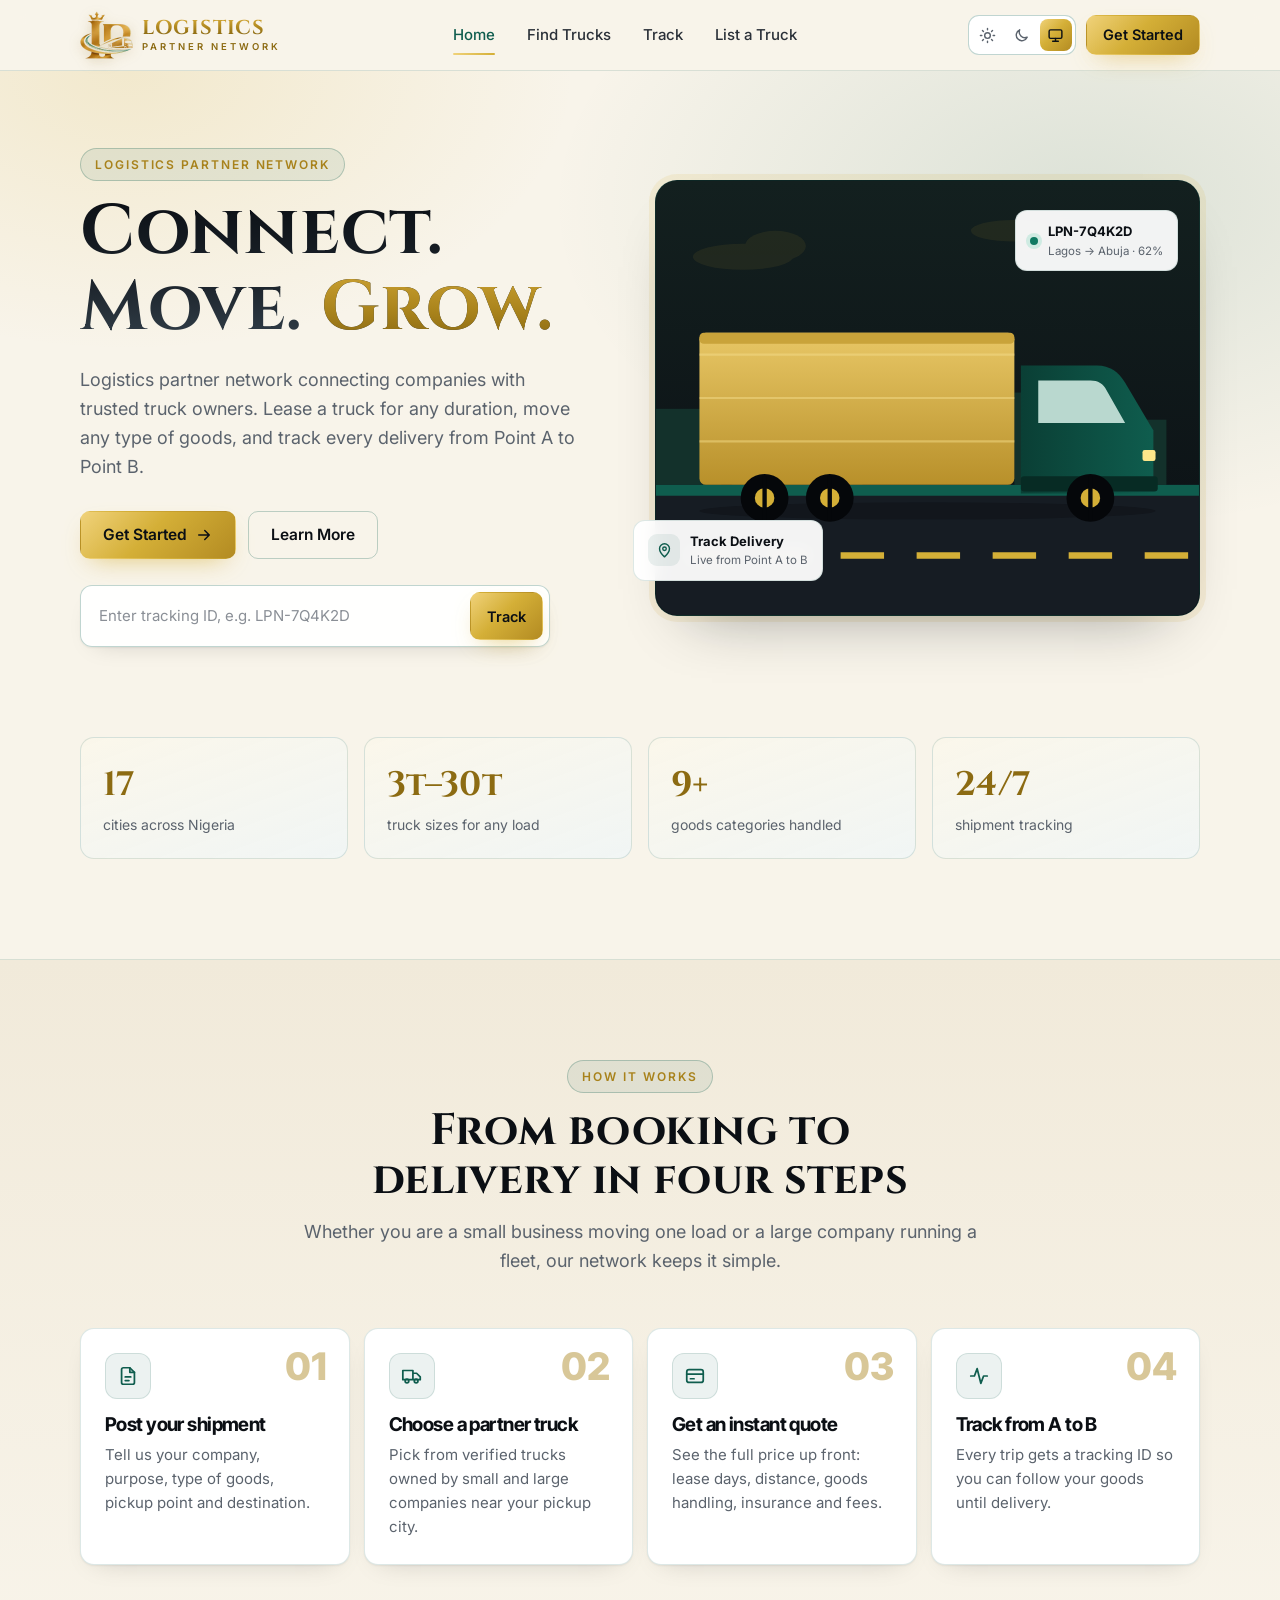
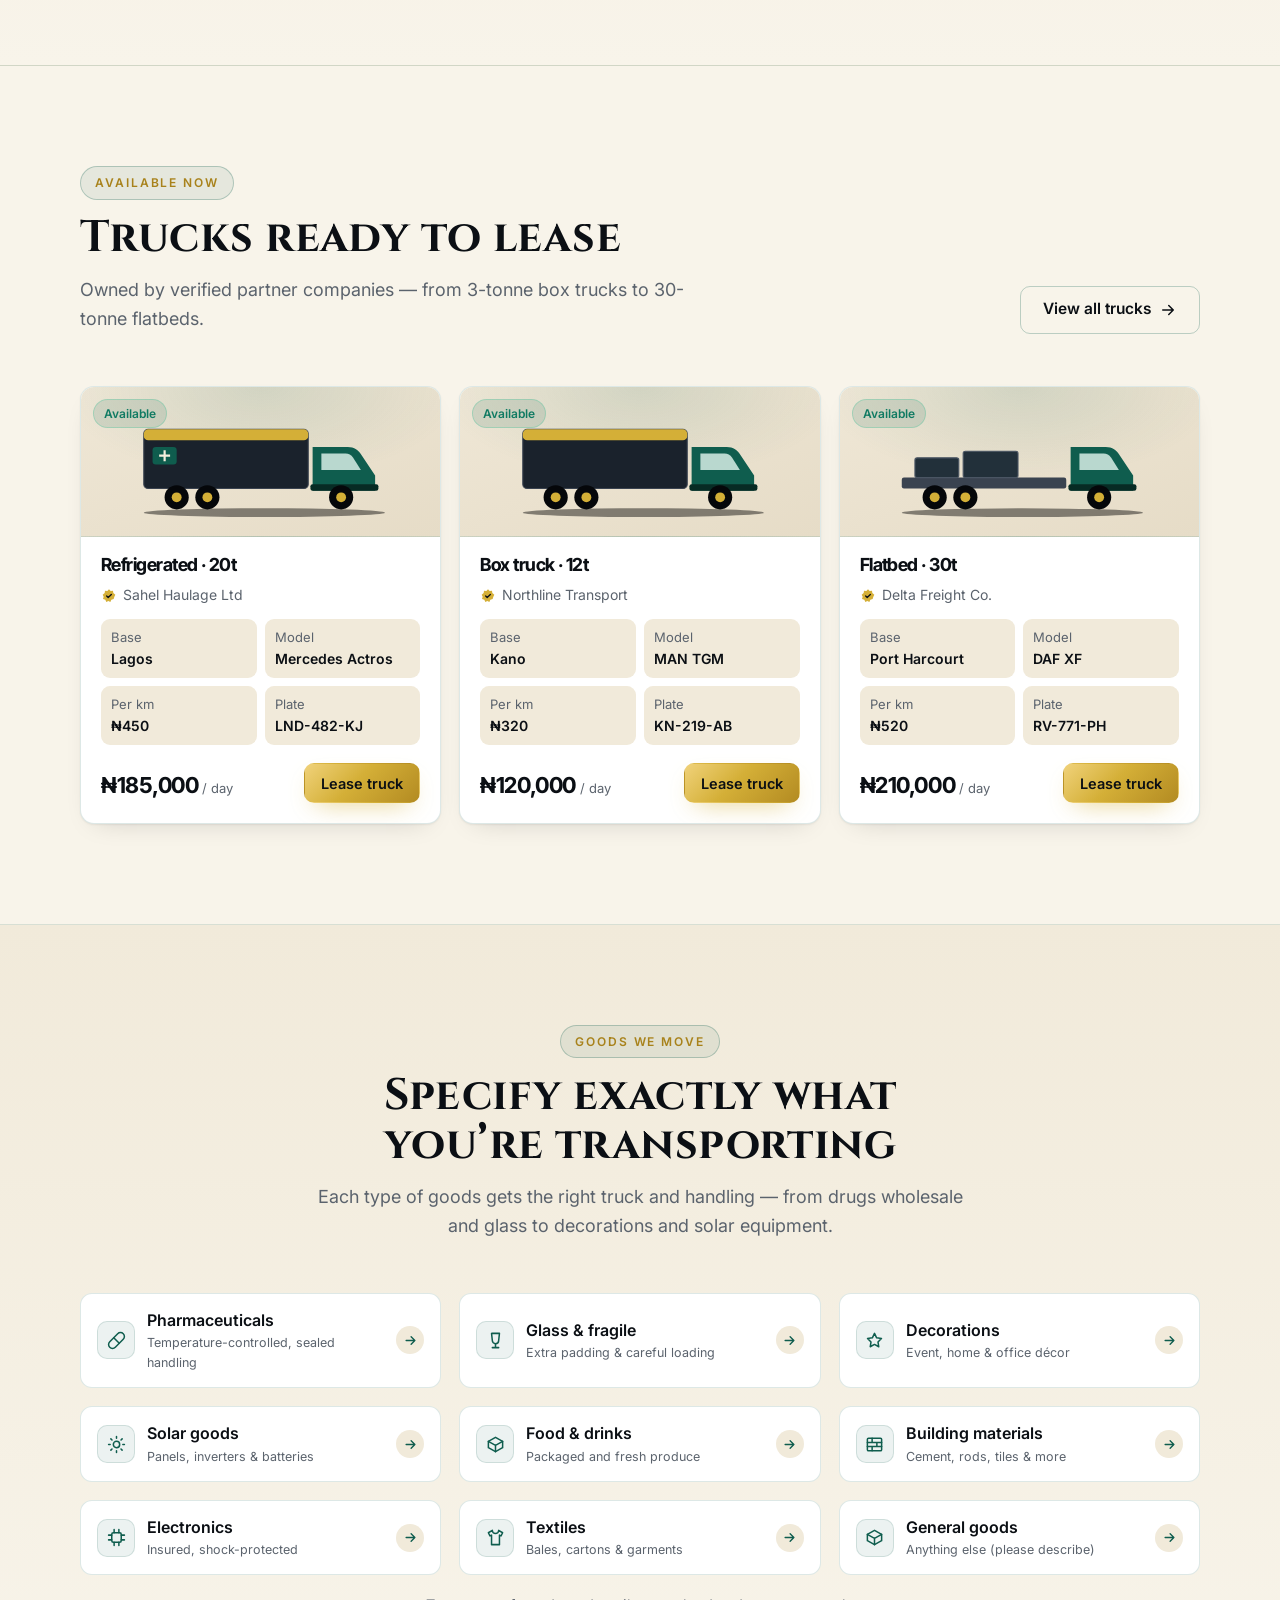
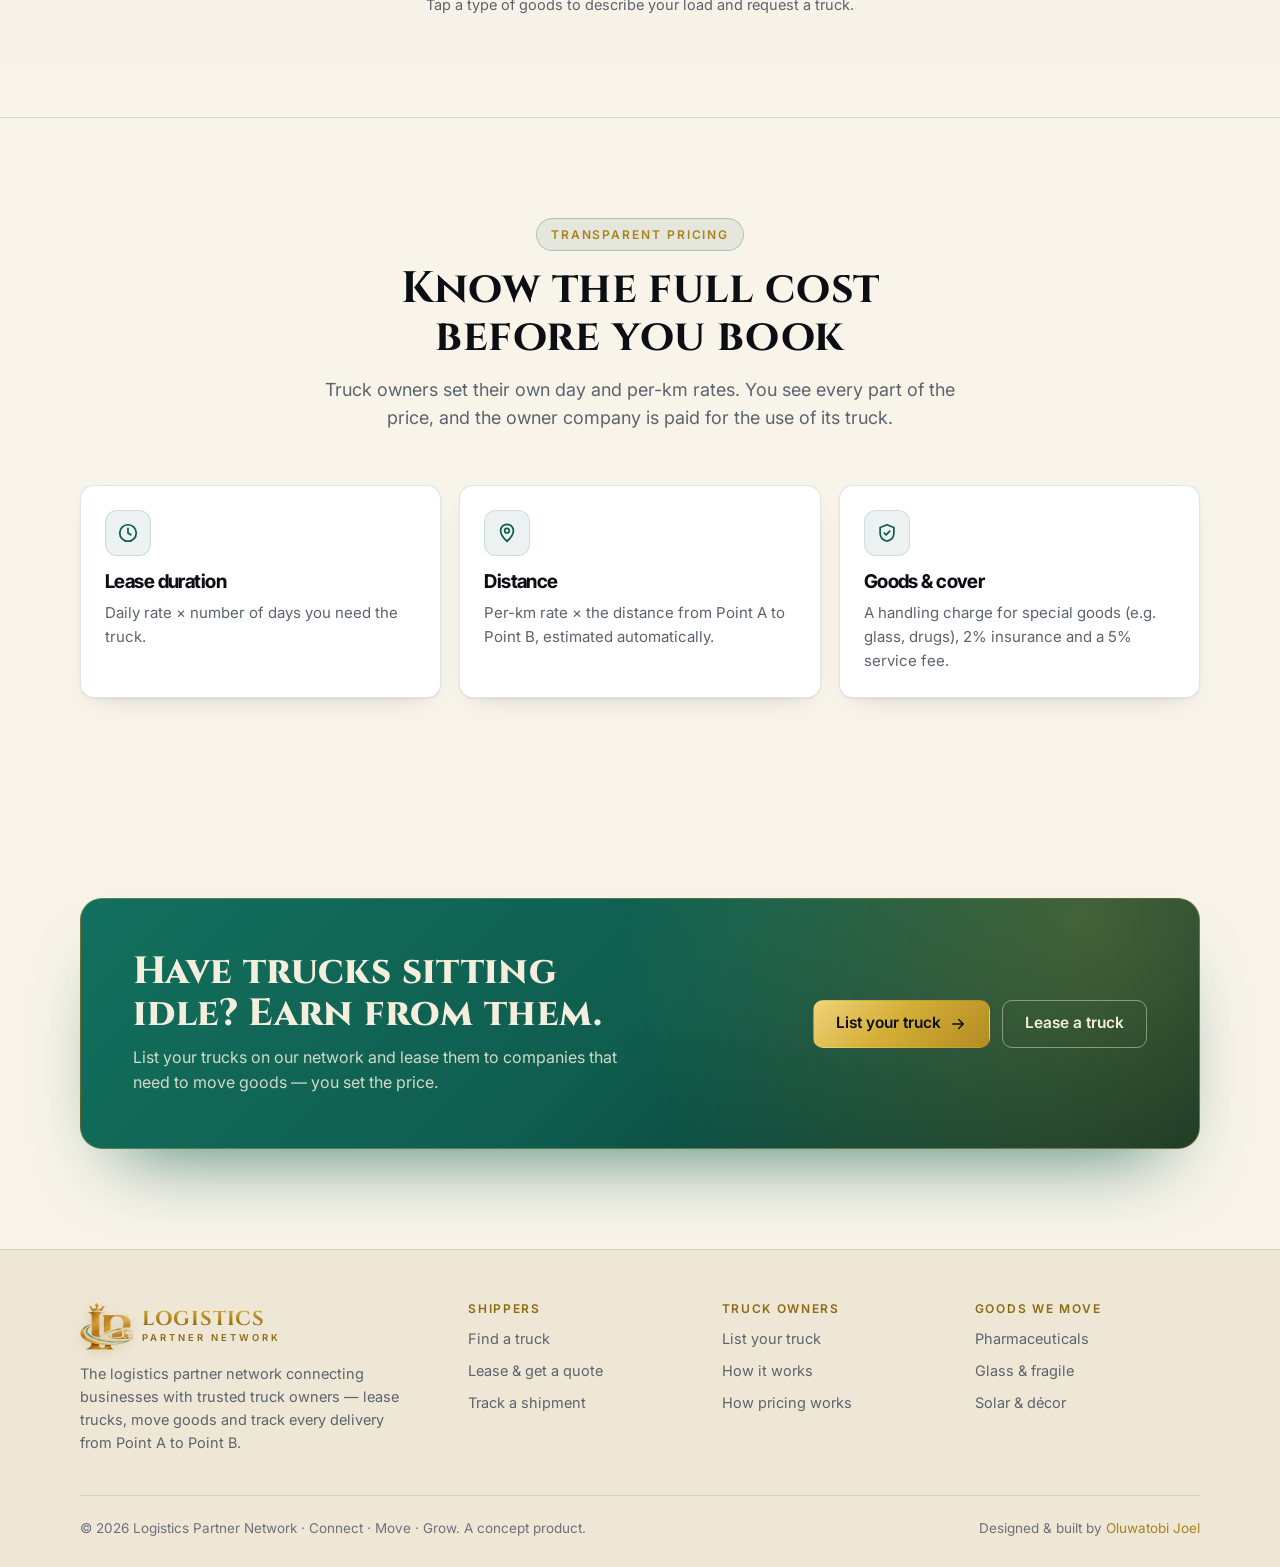
==== commit a08f6be6: "Add light / dark / system theme switch" ====
--- a/index.html
+++ b/index.html
@@ -15,6 +15,7 @@
   <link rel="preconnect" href="https://fonts.gstatic.com" crossorigin />
   <link href="https://fonts.googleapis.com/css2?family=Cinzel:wght@600;700;800&family=Inter+Tight:wght@600;700;800&family=Inter:wght@400;500;600&display=swap" rel="stylesheet" />
   <link rel="stylesheet" href="/styles.css" />
+  <script>(function(){var p='system';try{p=localStorage.getItem('theme')||'system'}catch(e){}var d=p==='dark'||(p==='system'&&matchMedia('(prefers-color-scheme: dark)').matches);document.documentElement.setAttribute('data-theme',d?'dark':'light');})();</script>
 </head>
 <body data-page="home">
   <header class="nav">
@@ -28,6 +29,7 @@
         <a href="/lease" class="btn btn-primary mobile-cta">Get Started <svg viewBox="0 0 24 24" aria-hidden="true"><path d="M5 12h14m-6-6 6 6-6 6"/></svg></a>
       </nav>
       <div class="nav-right">
+        <div class="theme-switch" role="group" aria-label="Colour theme"><button type="button" data-theme-set="light" aria-label="Light theme" title="Light" aria-pressed="false"><svg viewBox="0 0 24 24" aria-hidden="true"><circle cx="12" cy="12" r="4"/><path d="M12 2v2M12 20v2M4.9 4.9l1.4 1.4M17.7 17.7l1.4 1.4M2 12h2M20 12h2M4.9 19.1l1.4-1.4M17.7 6.3l1.4-1.4"/></svg></button><button type="button" data-theme-set="dark" aria-label="Dark theme" title="Dark" aria-pressed="false"><svg viewBox="0 0 24 24" aria-hidden="true"><path d="M20 14.5A8 8 0 0 1 9.5 4 8 8 0 1 0 20 14.5Z"/></svg></button><button type="button" data-theme-set="system" aria-label="Use system theme" title="System" aria-pressed="true"><svg viewBox="0 0 24 24" aria-hidden="true"><rect x="3" y="4" width="18" height="12" rx="2"/><path d="M8 20h8M12 16v4"/></svg></button></div>
         <a href="/lease" class="btn btn-primary btn-sm">Get Started</a>
         <button class="menu-btn" aria-label="Open menu" aria-expanded="false"><span></span><span></span><span></span></button>
       </div>
--- a/styles.css
+++ b/styles.css
@@ -429,3 +429,69 @@
 input, select, textarea { color-scheme: dark; }
 @media (max-width: 900px) { .logo .logo-mark { height: 42px; } .logo .wm b { font-size: 17px; } .logo .wm small { font-size: 8.5px; letter-spacing: .28em; } }
 @media (max-width: 380px) { .logo .wm small { letter-spacing: .2em; } .logo .wm b { font-size: 15.5px; } }
+
+/* =========================================================
+   Theme switch + Light theme (data-theme set by head script)
+   ========================================================= */
+:root { color-scheme: dark; }
+.theme-switch { display: inline-flex; align-items: center; gap: 2px; padding: 3px; border: 1px solid var(--line-2); border-radius: 11px; background: var(--surface); }
+.theme-switch button { display: grid; place-items: center; width: 32px; height: 32px; padding: 0; border: 0; border-radius: 8px; background: transparent; color: var(--muted); cursor: pointer; transition: background .2s, color .2s; }
+.theme-switch button:hover { color: var(--ink); }
+.theme-switch button[aria-pressed="true"] { background: linear-gradient(135deg, #f0d27a, #D4AF37 45%, #b38b22); color: #0B0F14; }
+.theme-switch svg { width: 17px; height: 17px; fill: none; stroke: currentColor; stroke-width: 2; stroke-linecap: round; stroke-linejoin: round; }
+body, .nav, .footer, .section.alt { transition: background-color .25s, color .25s, border-color .25s; }
+@media (max-width: 420px) {
+  .nav-in { gap: 10px; }
+  .nav-right { gap: 8px; }
+  .theme-switch button { width: 28px; height: 30px; }
+}
+@media (max-width: 374px) { .logo .wm { display: none; } }
+
+:root[data-theme="light"] {
+  color-scheme: light;
+  --bg: #F8F4EA;
+  --surface: #FFFFFF;
+  --soft: #F1EADA;
+  --line: rgba(15,93,78,.14);
+  --line-2: rgba(15,93,78,.26);
+  --ink: #0B0F14;
+  --text: #2A3038;
+  --muted: #5B636D;
+  --blue: #0F5D4E;
+  --blue-2: #137364;
+  --blue-soft: rgba(15,93,78,.08);
+  --gold: #8C6B12;
+  --gold-2: #A8821B;
+  --green: #0F7A62;
+  --green-soft: rgba(15,93,78,.12);
+  --amber: #9A5B05;
+  --amber-soft: rgba(233,180,90,.18);
+  --red: #C23B3B;
+  --shadow: 0 1px 2px rgba(11,15,20,.06), 0 10px 26px -16px rgba(11,15,20,.22);
+  --shadow-lg: 0 30px 60px -32px rgba(11,15,20,.3);
+}
+:root[data-theme="light"] .nav { background: rgba(248,244,234,.86); }
+:root[data-theme="light"] .logo .wm b { background: linear-gradient(180deg, #d4a937, #A8821B 55%, #7a5c10); -webkit-background-clip: text; background-clip: text; color: transparent; }
+:root[data-theme="light"] .logo .logo-mark { filter: saturate(1.25) brightness(.9) drop-shadow(0 3px 6px rgba(140,107,18,.25)); }
+:root[data-theme="light"] .hero { background: radial-gradient(60% 70% at 85% 20%, rgba(15,93,78,.12), transparent 70%), radial-gradient(50% 60% at 10% 0%, rgba(212,175,55,.16), transparent 70%), var(--bg); }
+:root[data-theme="light"] .hero h1 { background: linear-gradient(180deg, #0B0F14 0%, #1d252d 60%, #33404a 100%); -webkit-background-clip: text; background-clip: text; color: transparent; }
+:root[data-theme="light"] .hero h1 .gold { background: linear-gradient(180deg, #d4a937, #A8821B 55%, #7a5c10); -webkit-background-clip: text; background-clip: text; color: transparent; }
+:root[data-theme="light"] .hero-scene { box-shadow: 0 30px 60px -36px rgba(11,15,20,.45), 0 0 0 6px rgba(212,175,55,.12); }
+:root[data-theme="light"] .float-card { background: rgba(255,255,255,.95); }
+:root[data-theme="light"] .step-n { color: rgba(168,130,27,.45); }
+:root[data-theme="light"] .tcard-media { background: radial-gradient(80% 90% at 50% 0%, rgba(15,93,78,.12), transparent 70%), linear-gradient(160deg, #EFE7D6, #E6DCC7); }
+:root[data-theme="light"] .not-found { color: #A12E2E; background: rgba(194,59,59,.07); }
+:root[data-theme="light"] .page-hero { background: radial-gradient(60% 90% at 50% 0%, rgba(15,93,78,.12), transparent 70%), radial-gradient(40% 60% at 50% 0%, rgba(212,175,55,.14), transparent 70%), var(--bg); }
+:root[data-theme="light"] .page-hero h1 { color: var(--ink); }
+:root[data-theme="light"] .section.alt { background: linear-gradient(180deg, #F1EADA, #F8F4EA); }
+:root[data-theme="light"] .stat { background: linear-gradient(160deg, rgba(212,175,55,.1), rgba(15,93,78,.06)), var(--surface); }
+:root[data-theme="light"] select option { background: #fff; color: var(--ink); }
+:root[data-theme="light"] .track-quick { background: rgba(255,255,255,.92); }
+:root[data-theme="light"] input::placeholder, :root[data-theme="light"] textarea::placeholder { color: #8a8f96; }
+:root[data-theme="light"] .footer { background: #EFE7D6; color: var(--muted); }
+:root[data-theme="light"] .footer .logo { color: var(--ink); }
+:root[data-theme="light"] .foot-bottom { color: #6b7179; }
+:root[data-theme="light"] .foot-bottom a:hover { color: var(--forest); }
+:root[data-theme="light"] .ship-dialog::backdrop { background: rgba(11,15,20,.45); }
+:root[data-theme="light"] ::selection { background: rgba(212,175,55,.4); color: #0B0F14; }
+@media (max-width: 900px) { :root[data-theme="light"] .nav-links { background: var(--surface); } }
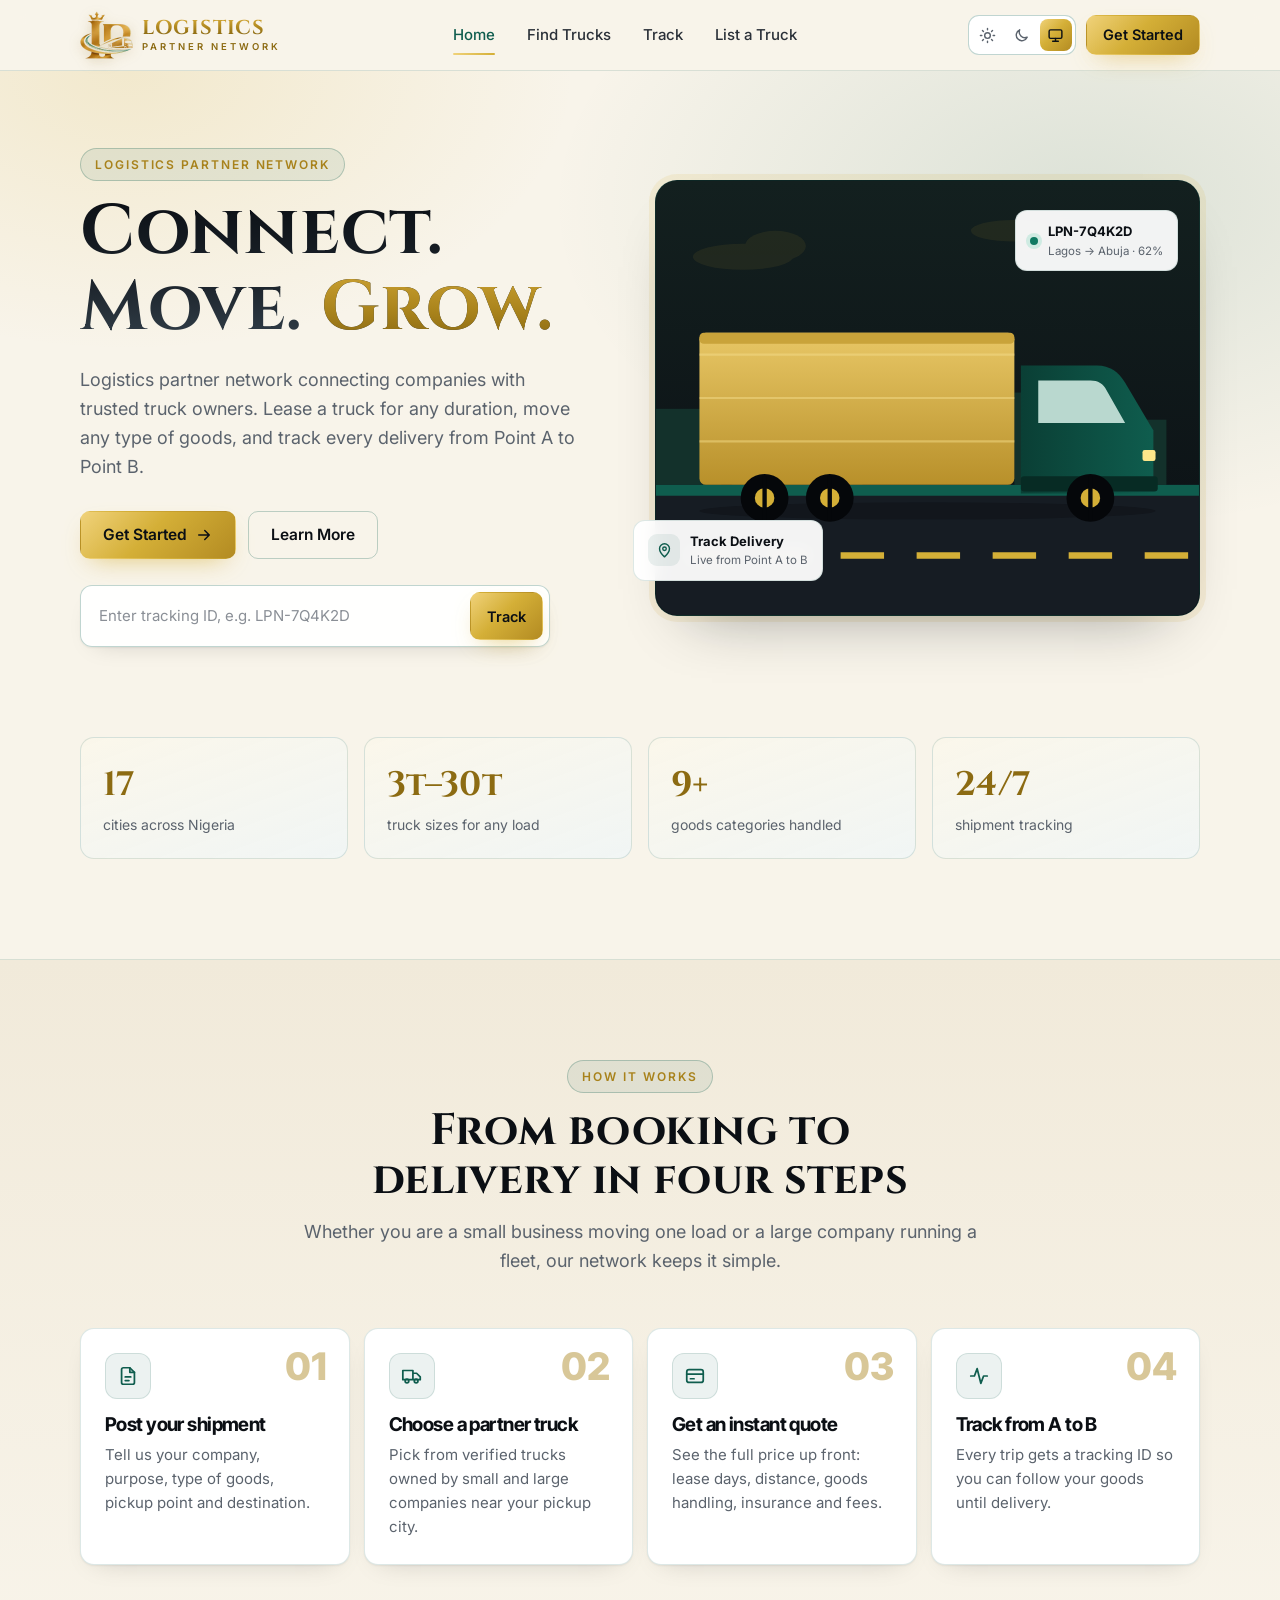
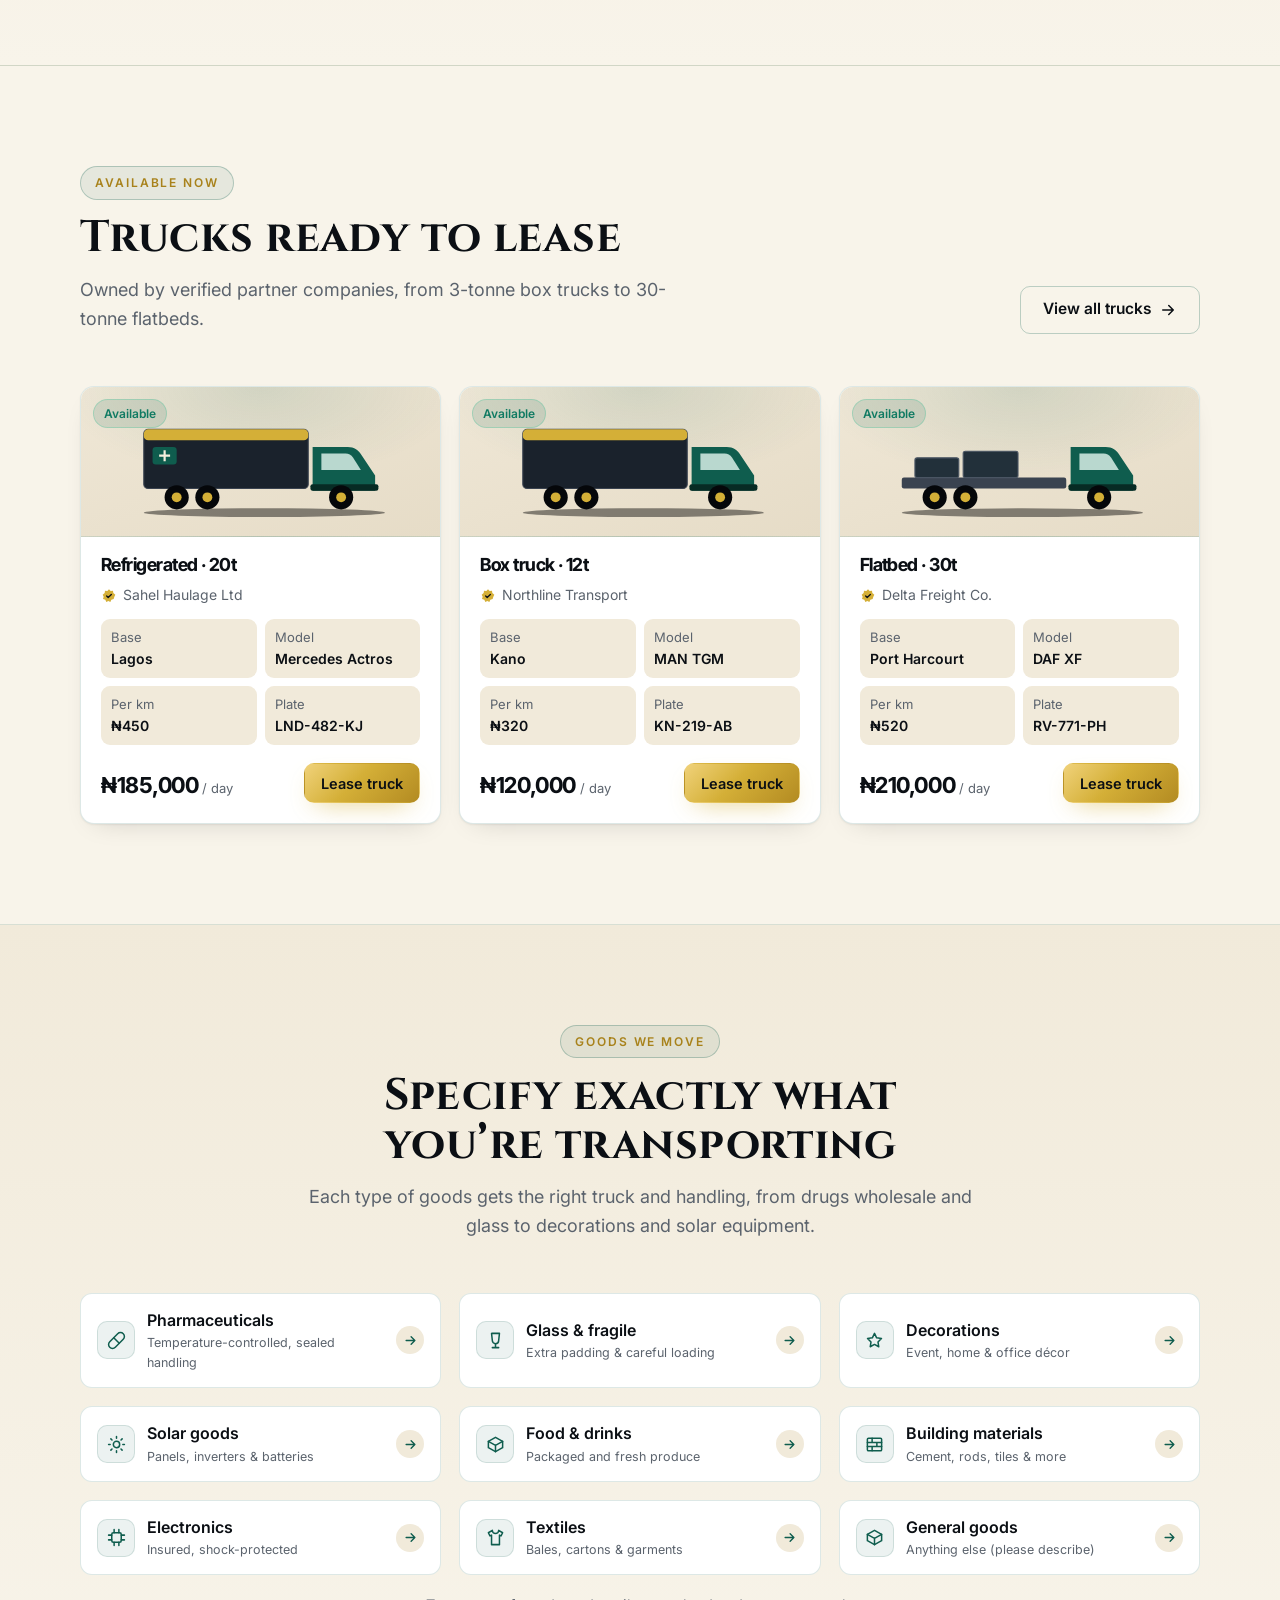
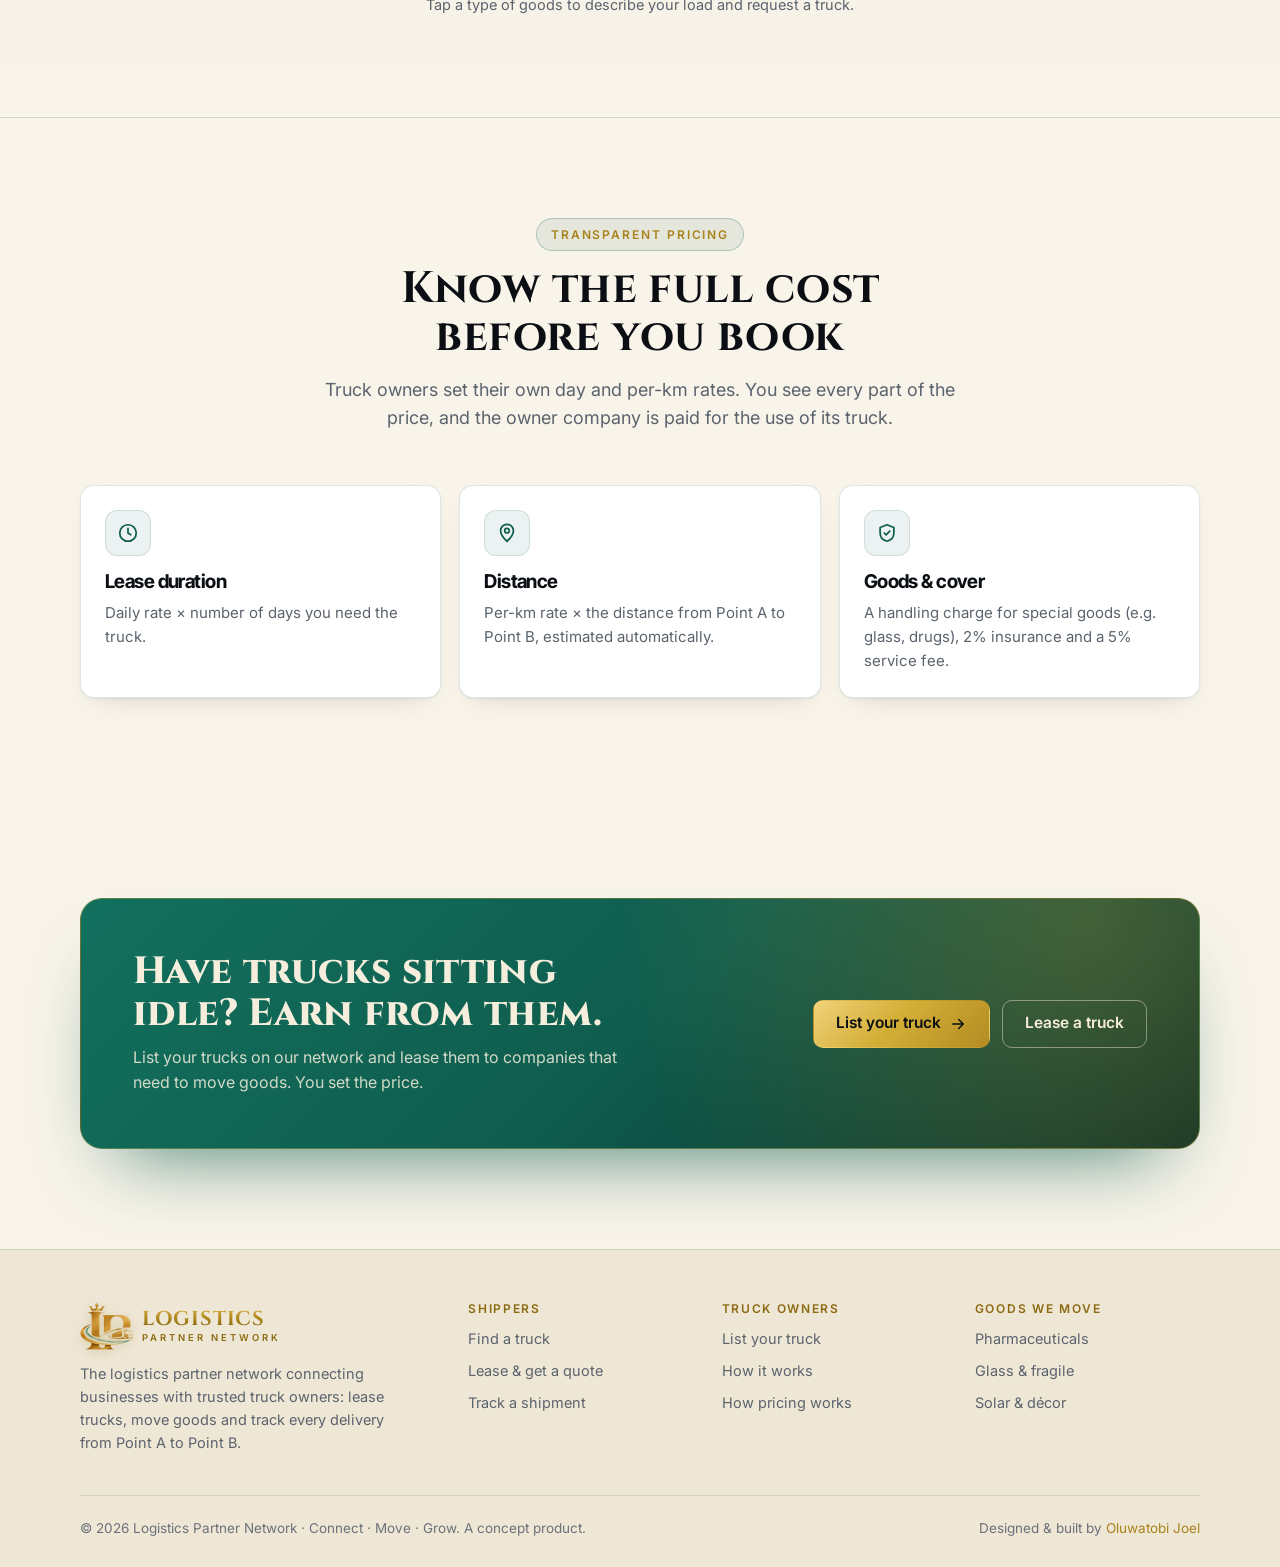
==== commit c1ecdad5: "Remove long dashes from text" ====
--- a/index.html
+++ b/index.html
@@ -3,10 +3,10 @@
 <head>
   <meta charset="utf-8" />
   <meta name="viewport" content="width=device-width, initial-scale=1" />
-  <title>Logistics Partner Network — Connect · Move · Grow</title>
+  <title>Logistics Partner Network | Connect · Move · Grow</title>
   <meta name="description" content="Connect with trusted truck owners, lease trucks for any duration, move any type of goods and track deliveries from Point A to Point B." />
   <meta name="theme-color" content="#0B0F14" />
-  <meta property="og:title" content="Logistics Partner Network — Connect · Move · Grow" />
+  <meta property="og:title" content="Logistics Partner Network | Connect · Move · Grow" />
   <meta property="og:description" content="Connect with trusted truck owners, lease trucks for any duration, move any type of goods and track deliveries from Point A to Point B." />
   <meta property="og:type" content="website" />
   <link rel="icon" href="/favicon.png" type="image/png" />
@@ -151,7 +151,7 @@
     <section class="section">
       <div class="wrap">
         <div class="section-head reveal" style="display:flex;justify-content:space-between;align-items:end;gap:20px;flex-wrap:wrap;max-width:none">
-          <div style="max-width:620px"><span class="eyebrow">Available now</span><h2 class="h2">Trucks ready to lease</h2><p class="lead">Owned by verified partner companies — from 3-tonne box trucks to 30-tonne flatbeds.</p></div>
+          <div style="max-width:620px"><span class="eyebrow">Available now</span><h2 class="h2">Trucks ready to lease</h2><p class="lead">Owned by verified partner companies, from 3-tonne box trucks to 30-tonne flatbeds.</p></div>
           <a href="/trucks" class="btn btn-light">View all trucks <svg viewBox="0 0 24 24" aria-hidden="true"><path d="M5 12h14m-6-6 6 6-6 6"/></svg></a>
         </div>
         <div class="truck-grid" id="featured"></div>
@@ -163,7 +163,7 @@
         <div class="section-head center reveal">
           <span class="eyebrow">Goods we move</span>
           <h2 class="h2">Specify exactly what you’re transporting</h2>
-          <p class="lead">Each type of goods gets the right truck and handling — from drugs wholesale and glass to decorations and solar equipment.</p>
+          <p class="lead">Each type of goods gets the right truck and handling, from drugs wholesale and glass to decorations and solar equipment.</p>
         </div>
         <div class="grid-3" id="goods-grid"></div>
         <p class="goods-hint reveal">Tap a type of goods to describe your load and request a truck.</p>
@@ -216,7 +216,7 @@
     <section class="section">
       <div class="wrap">
         <div class="cta-band reveal">
-          <div><h2>Have trucks sitting idle? Earn from them.</h2><p>List your trucks on our network and lease them to companies that need to move goods — you set the price.</p></div>
+          <div><h2>Have trucks sitting idle? Earn from them.</h2><p>List your trucks on our network and lease them to companies that need to move goods. You set the price.</p></div>
           <div class="hero-ctas">
             <a href="/list-truck" class="btn btn-light">List your truck <svg viewBox="0 0 24 24" aria-hidden="true"><path d="M5 12h14m-6-6 6 6-6 6"/></svg></a>
             <a href="/lease" class="btn btn-ghost">Lease a truck</a>
@@ -231,7 +231,7 @@
       <div class="foot-grid">
         <div>
           <a href="/" class="logo" aria-label="Logistics Partner Network home"><img class="logo-mark" src="/logo-mark.webp" alt="" width="53" height="48" /><span class="wm"><b>Logistics</b><small>Partner Network</small></span></a>
-          <p>The logistics partner network connecting businesses with trusted truck owners — lease trucks, move goods and track every delivery from Point A to Point B.</p>
+          <p>The logistics partner network connecting businesses with trusted truck owners: lease trucks, move goods and track every delivery from Point A to Point B.</p>
         </div>
         <div><h4>Shippers</h4><ul><li><a href="/trucks">Find a truck</a></li><li><a href="/lease">Lease &amp; get a quote</a></li><li><a href="/track">Track a shipment</a></li></ul></div>
         <div><h4>Truck owners</h4><ul><li><a href="/list-truck">List your truck</a></li><li><a href="/#how">How it works</a></li><li><a href="/#pricing">How pricing works</a></li></ul></div>
